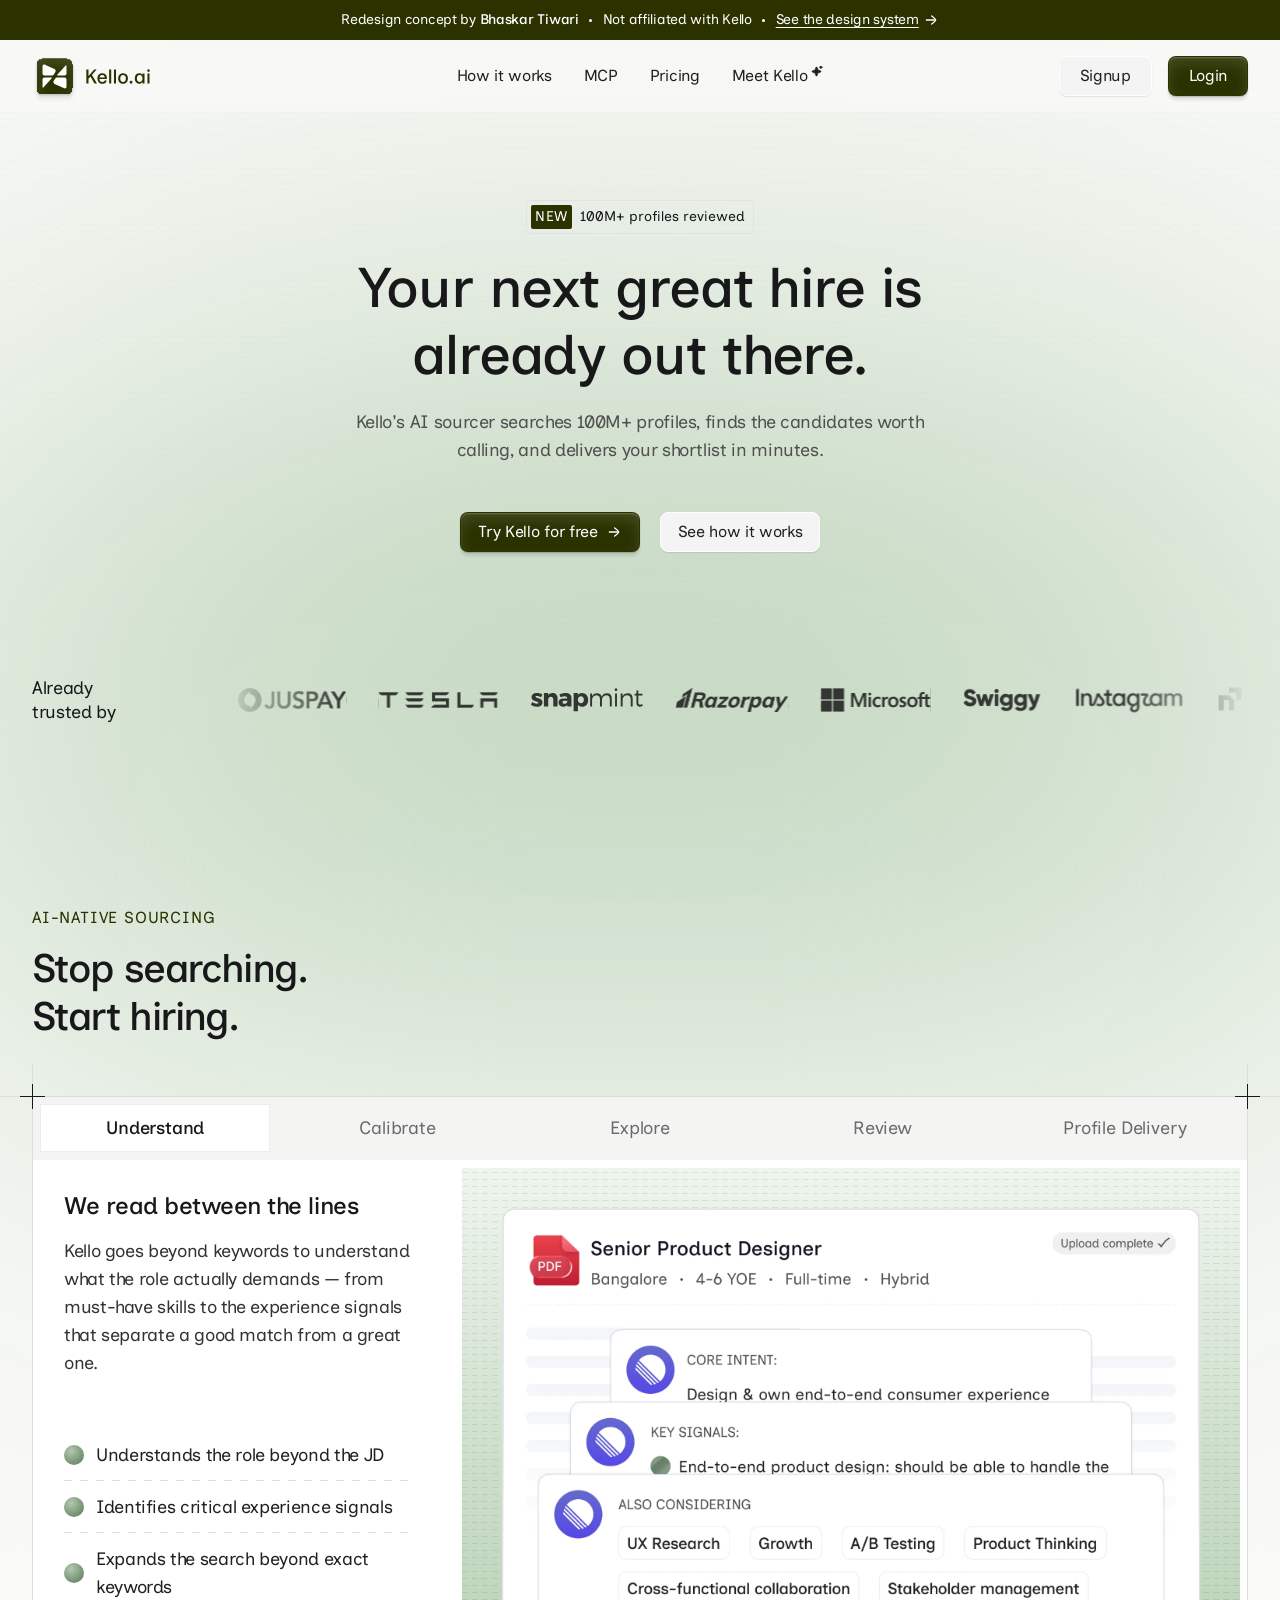
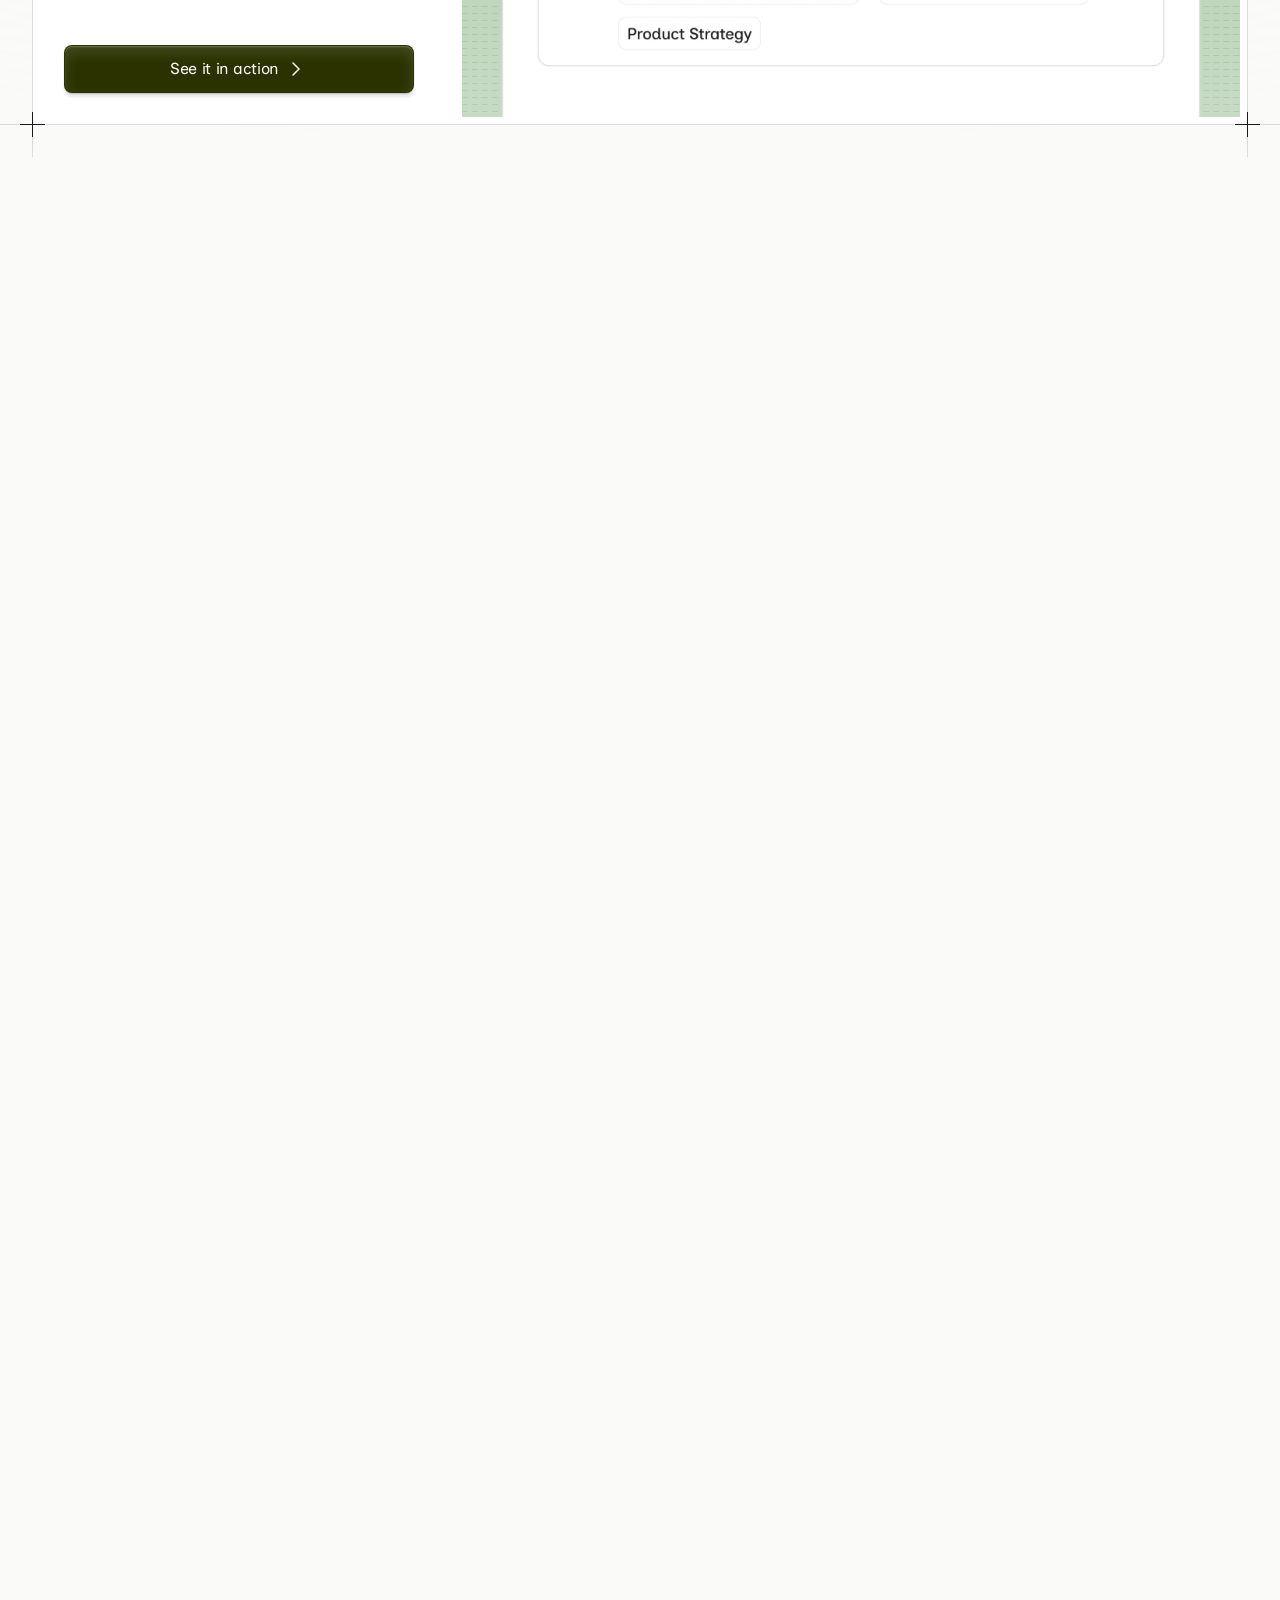
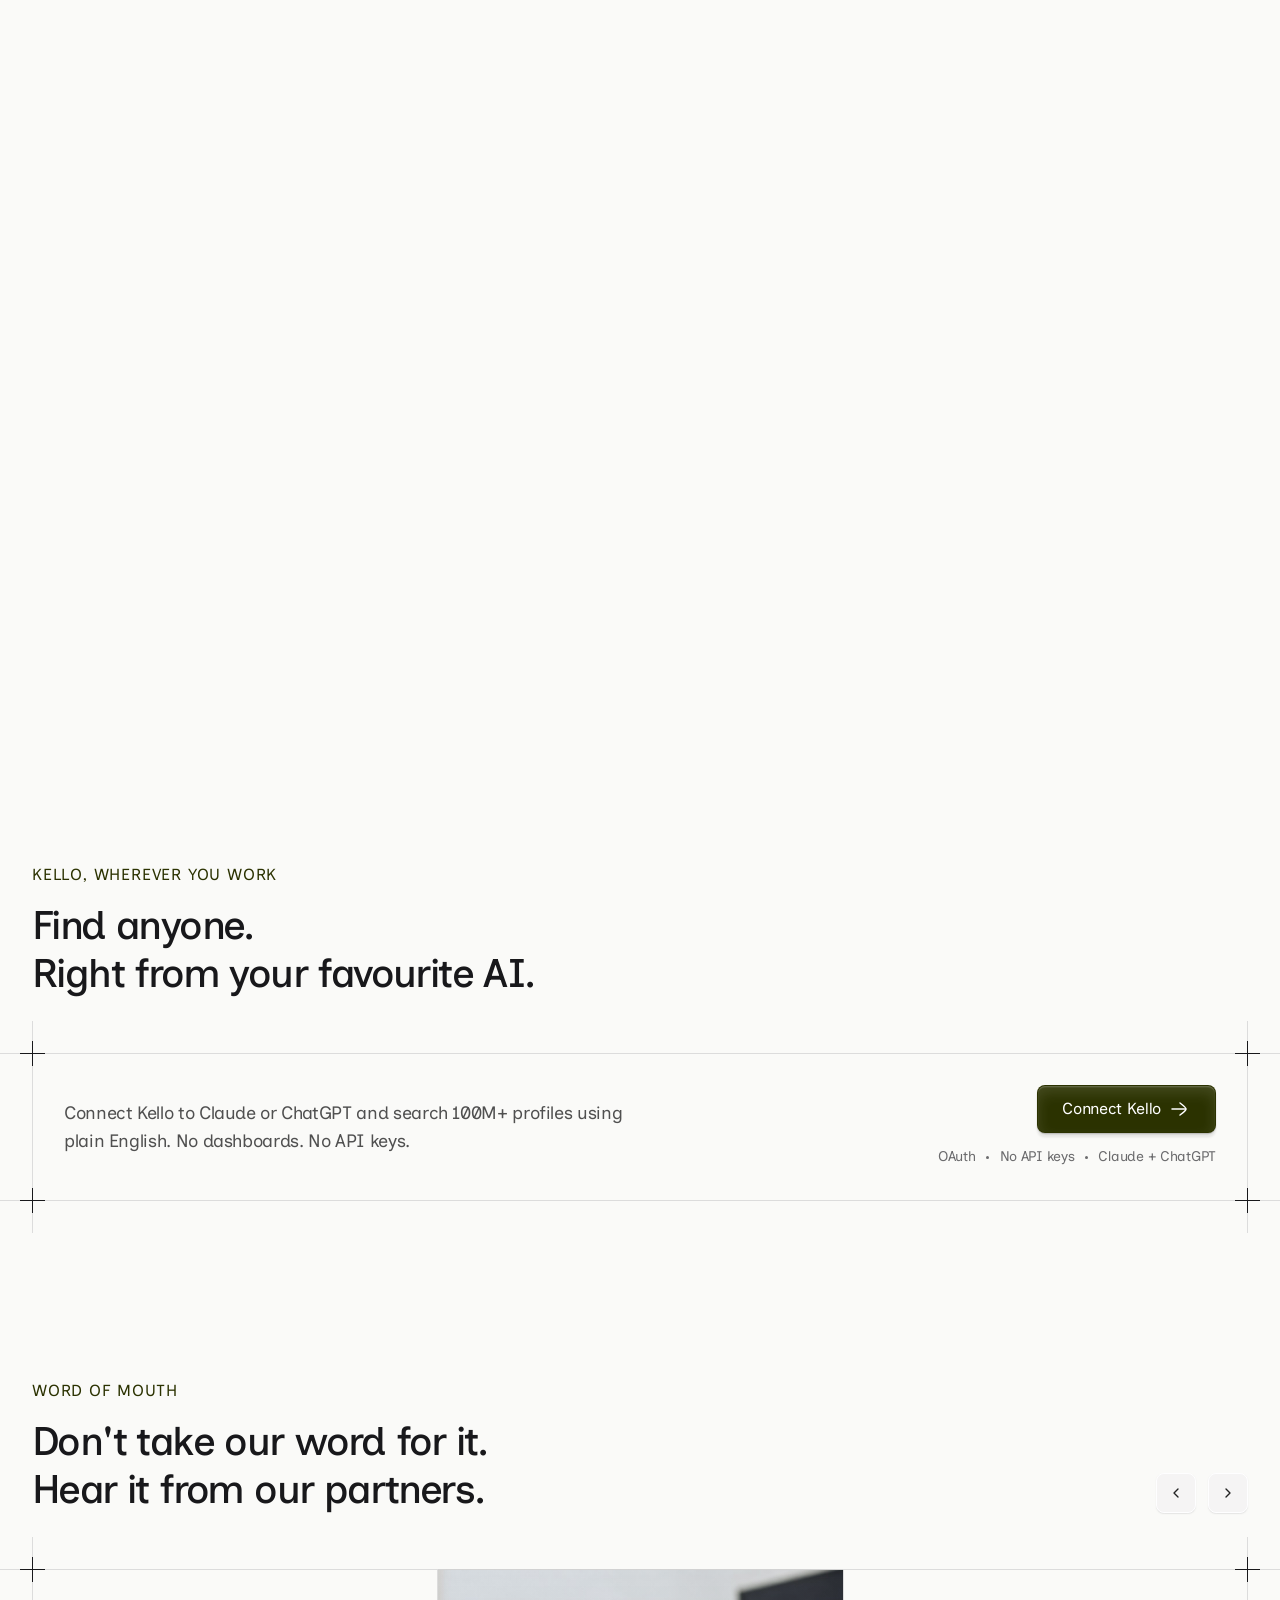
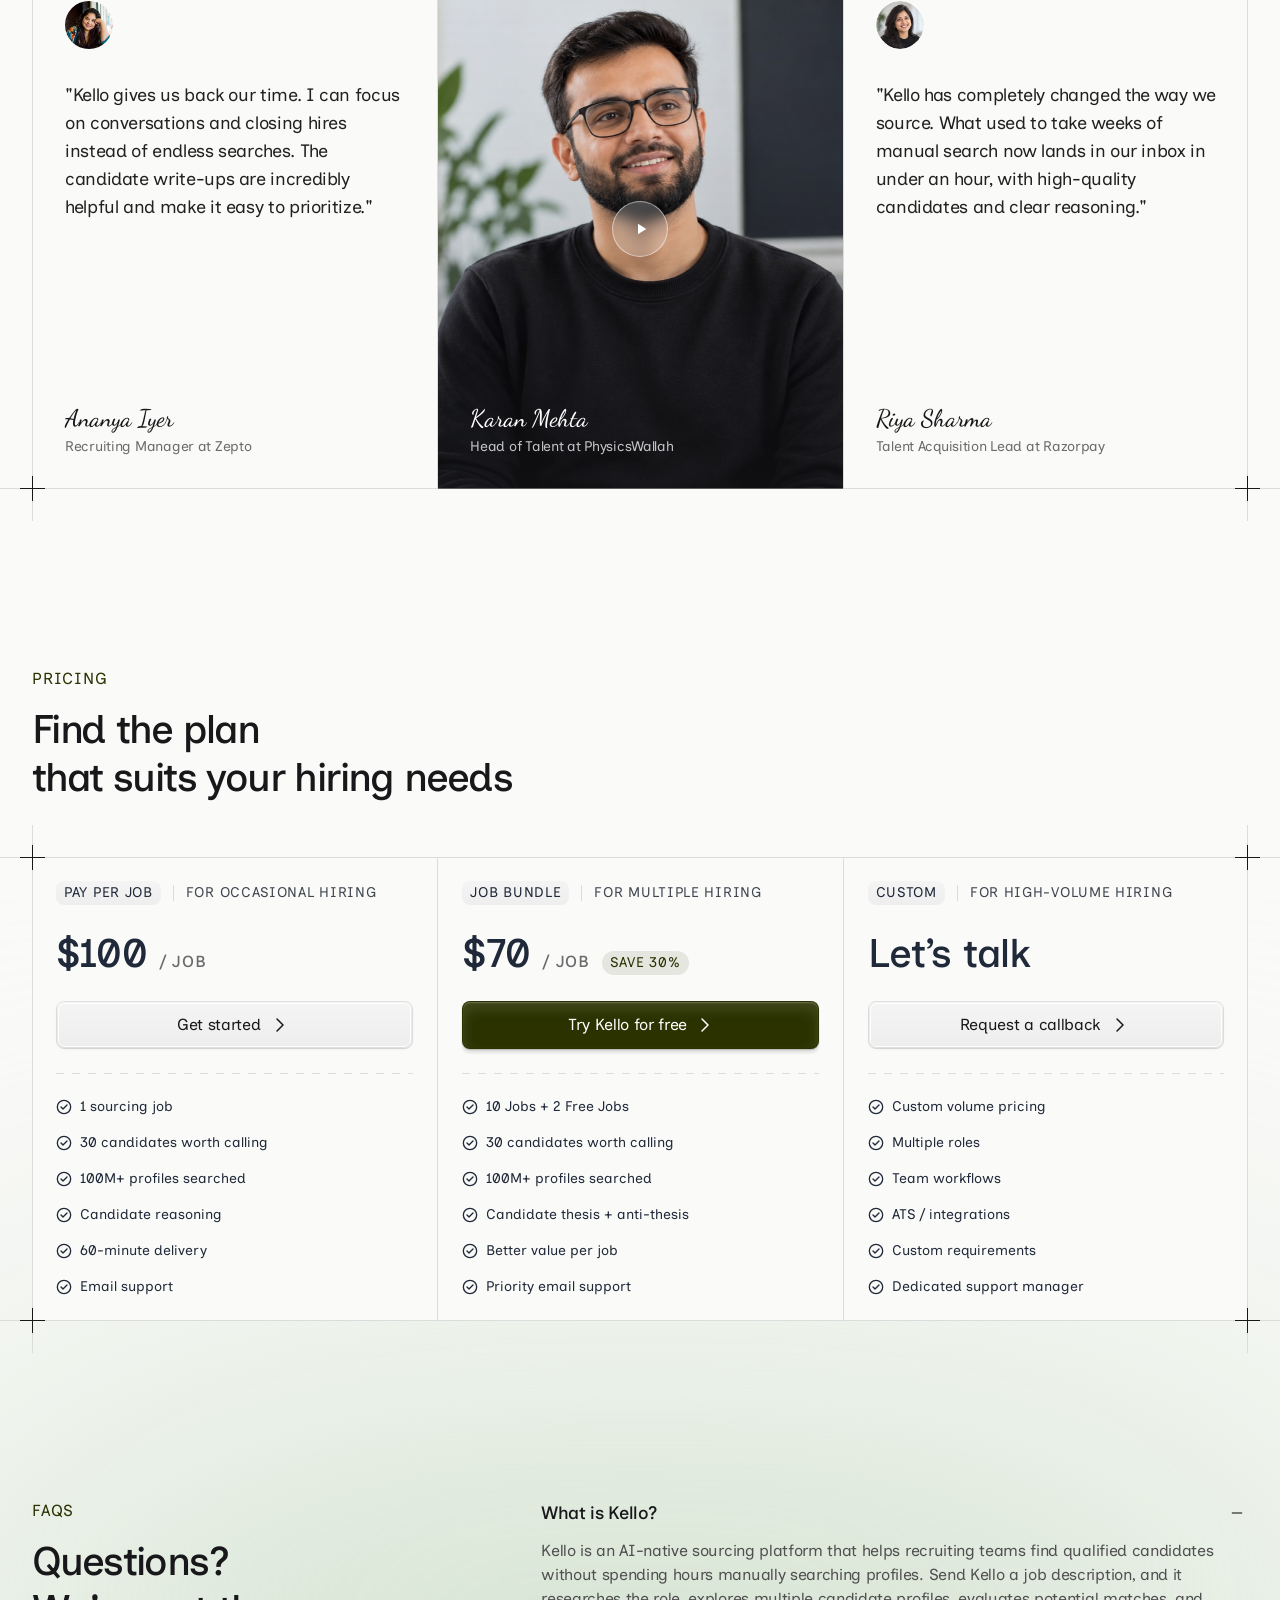
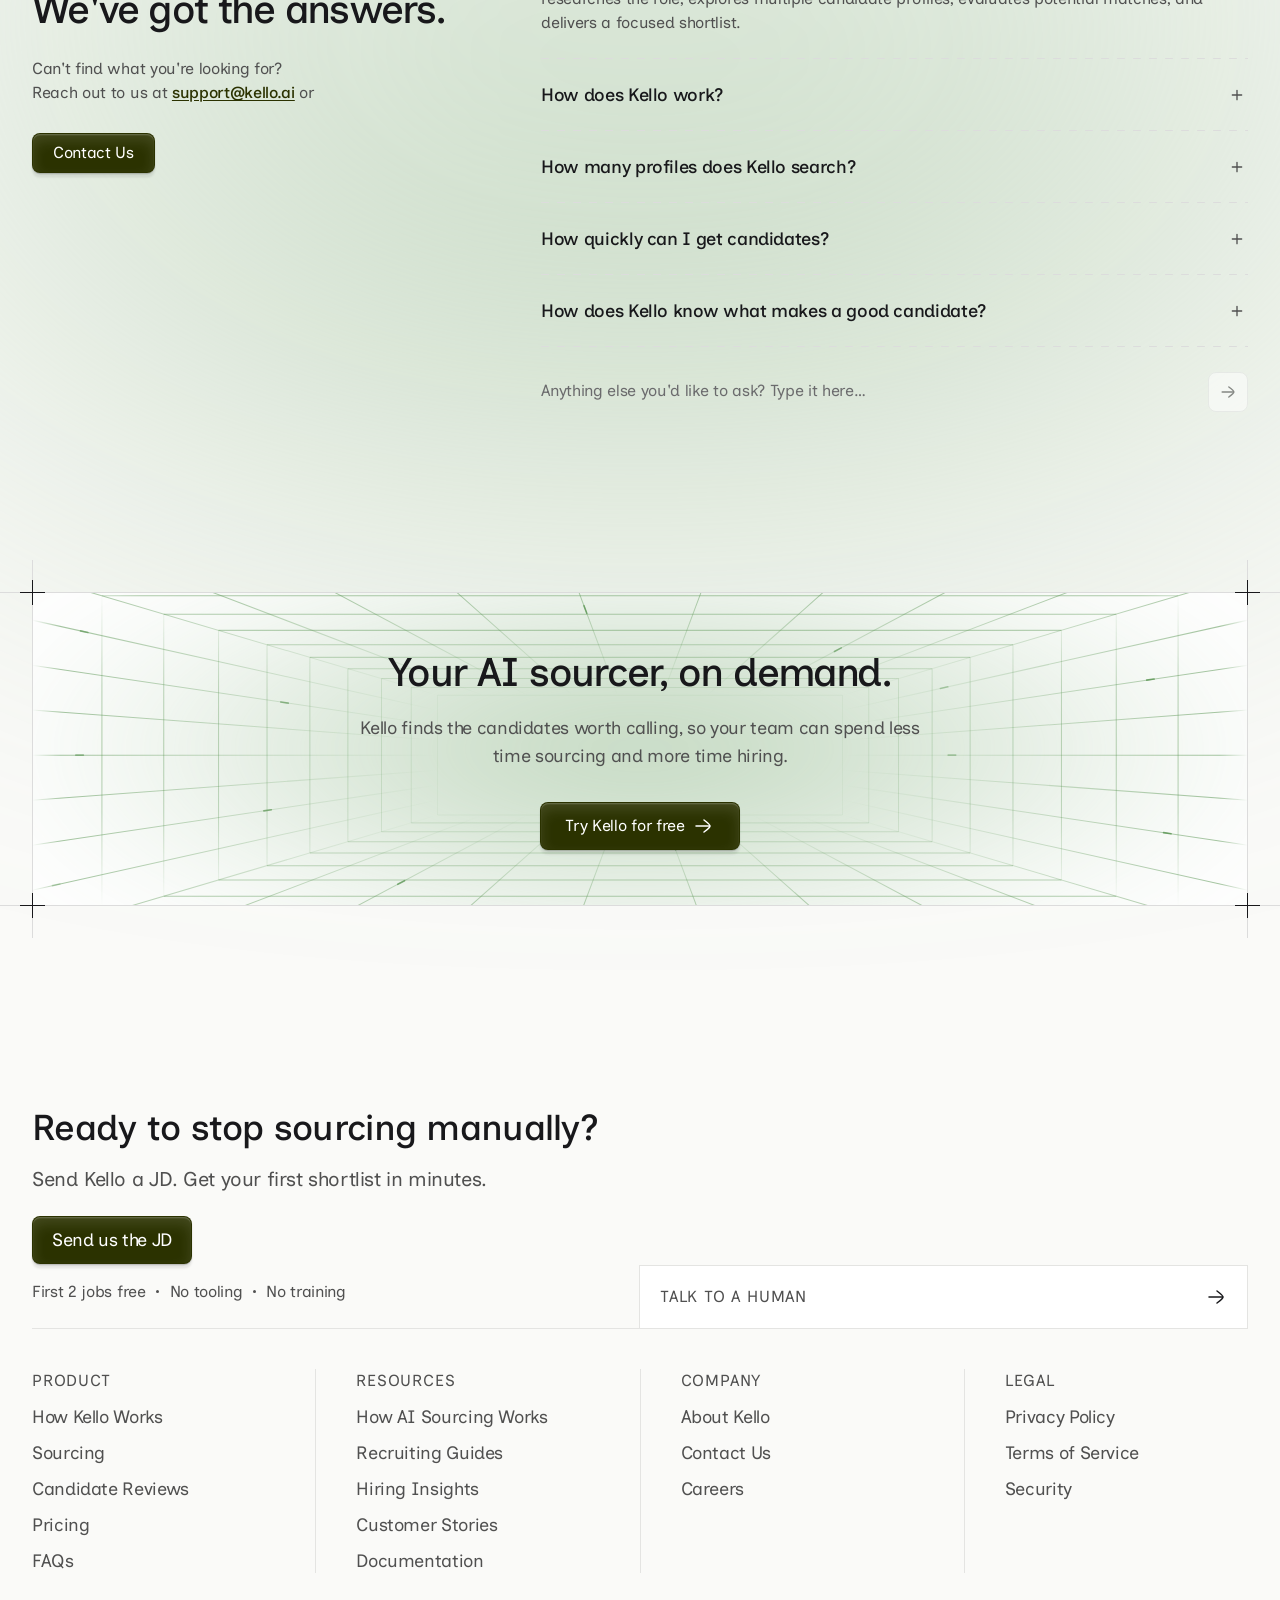
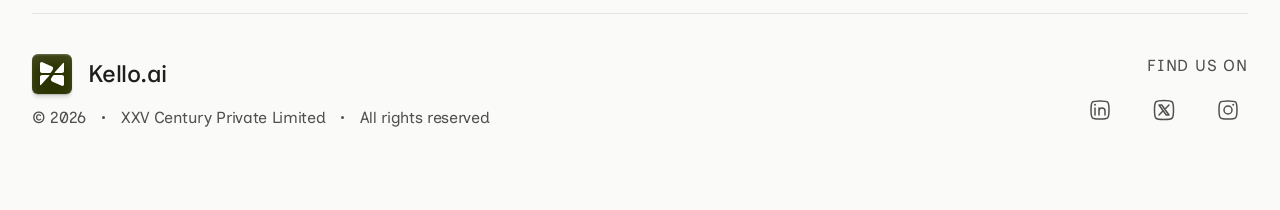
==== index.html @ 27239863 "Add the MCP section before the testimonials "Kello, wherever you work": the pitch, a Connect Kello b" ====
<!DOCTYPE html>
<html lang="en">
<head>
<meta charset="UTF-8">
<meta name="viewport" content="width=device-width, initial-scale=1.0">
<title>Kello.ai - Your AI sourcer, on demand.</title>
<meta name="description" content="Email a job description and get 30 ranked candidates back in a Google Sheet within hours, not days.">
<!-- a redesign concept, not Kello's site: keep it out of search results -->
<meta name="robots" content="noindex, nofollow">
<!-- social preview (Open Graph + X). Crawlers need absolute URLs, so these
     point at the GitHub Pages site -->
<meta property="og:type" content="website">
<meta property="og:site_name" content="Kello.ai">
<meta property="og:url" content="https://bhaskar-stack.github.io/kello-ai/">
<meta property="og:title" content="Kello.ai - Your AI sourcer, on demand.">
<meta property="og:description" content="Email a job description and get 30 ranked candidates back in a Google Sheet within hours, not days.">
<meta property="og:image" content="https://bhaskar-stack.github.io/kello-ai/assets/og-image.jpg">
<meta property="og:image:type" content="image/jpeg">
<meta property="og:image:width" content="1200">
<meta property="og:image:height" content="630">
<meta property="og:image:alt" content="Kello.ai logo with the tagline: Your AI sourcing agent">
<meta name="twitter:card" content="summary_large_image">
<meta name="twitter:title" content="Kello.ai - Your AI sourcer, on demand.">
<meta name="twitter:description" content="Email a job description and get 30 ranked candidates back in a Google Sheet within hours, not days.">
<meta name="twitter:image" content="https://bhaskar-stack.github.io/kello-ai/assets/og-image.jpg">
<meta name="twitter:image:alt" content="Kello.ai logo with the tagline: Your AI sourcing agent">
<link rel="icon" type="image/svg+xml" href="assets/favicon.svg">
<link rel="apple-touch-icon" href="assets/favicon.svg">
<link rel="preconnect" href="https://fonts.googleapis.com">
<link rel="preconnect" href="https://fonts.gstatic.com" crossorigin>
<link href="https://fonts.googleapis.com/css2?family=Inclusive+Sans:ital,wght@0,400;0,500;0,600;0,700;1,500&family=Dancing+Script:wght@500&display=swap" rel="stylesheet">
<!-- design system: tokens -> base -> components, then this page's layouts -->
<link rel="stylesheet" href="styles/tokens.css">
<link rel="stylesheet" href="styles/base.css">
<link rel="stylesheet" href="styles/components.css">
<link rel="stylesheet" href="styles/home.css">
</head>
<body>
<script src="scripts/icons.js"></script>

<div class="bg-pattern"></div>
<div class="page-glows" aria-hidden="true">
  <div class="page-glow"></div>
  <div class="page-glow page-glow-2"></div>
</div>

<!-- concept bar: this page is an unofficial redesign, not Kello's site -->
<div class="concept-bar dot-list">
  <span>Redesign concept by <strong>Bhaskar Tiwari</strong></span><span class="dot" aria-hidden="true"></span><span>Not affiliated with Kello</span><span class="dot" aria-hidden="true"></span><a href="design-system.html">See the design system<svg class="icon icon-sm" aria-hidden="true"><use href="#i-arrow-right"/></svg></a>
</div>

<header class="site-header">
  <div class="header-blur" aria-hidden="true"><span></span><span></span><span></span><span></span><span></span></div>
  <div class="wrap">
    <a class="logo" href="#">
      <img src="assets/brand-logo.svg" alt="Kello.ai">
    </a>
    <nav class="main-nav">
      <a href="#sourcing">How it works</a>
      <a href="#mcp">MCP</a>
      <a href="#pricing">Pricing</a>
      <a href="#">Meet Kello<svg class="nav-star" fill="none" aria-hidden="true"><use href="#i-sparkle"/></svg></a>
    </nav>
    <div class="header-actions">
      <a href="#" class="btn btn-secondary">Signup</a>
      <a href="#" class="btn btn-primary">Login</a>
    </div>
  </div>
</header>

<div class="page-stack">

<section class="hero">
  <div class="hero-bg"></div>
  <div class="wrap">
    <div class="hero-inner">
      <span class="badge"><span class="badge-tag">NEW</span> 100M+ profiles reviewed</span>
      <h1>Your next great hire is<br>already out there.</h1>
      <p class="hero-sub">Kello's AI sourcer searches 100M+ profiles, finds the candidates worth calling, and delivers your shortlist in minutes.</p>
      <div class="hero-ctas">
        <a href="#" class="btn btn-primary">Try Kello for free
          <svg class="icon" aria-hidden="true"><use href="#i-arrow-right"/></svg>
        </a>
        <a href="#" class="btn btn-secondary">See how it works</a>
      </div>
    </div>

    <div class="trust-row">
      <span class="trust-label">Already<br>trusted by</span>
      <div class="ticker">
        <div class="ticker-track">
          <img src="assets/logos.svg" alt="Trusted by JUSPAY, Tesla, Snapmint, Razorpay, Microsoft, Swiggy, Instagram, navi and Google">
          <img src="assets/logos.svg" alt="" aria-hidden="true">
        </div>
      </div>
    </div>
  </div>
</section>

<section class="sourcing" id="sourcing">
  <div class="wrap">
    <div class="section-head">
      <div class="eyebrow">AI-NATIVE SOURCING</div>
      <h2>Stop searching.<br>Start hiring.</h2>
    </div>

    <div class="src-track">
    <div class="src-frame ruled-frame">
    <div class="tabs" role="tablist" aria-label="How Kello sources">
      <span class="tab-glider" aria-hidden="true"></span>
      <button class="tab-btn active" data-tab="understand" role="tab" id="tab-understand" aria-controls="panel-understand" aria-selected="true">Understand</button>
      <button class="tab-btn" data-tab="calibrate" role="tab" id="tab-calibrate" aria-controls="panel-calibrate" aria-selected="false" tabindex="-1">Calibrate</button>
      <button class="tab-btn" data-tab="explore" role="tab" id="tab-explore" aria-controls="panel-explore" aria-selected="false" tabindex="-1">Explore</button>
      <button class="tab-btn" data-tab="review" role="tab" id="tab-review" aria-controls="panel-review" aria-selected="false" tabindex="-1">Review</button>
      <button class="tab-btn" data-tab="delivery" role="tab" id="tab-delivery" aria-controls="panel-delivery" aria-selected="false" tabindex="-1">Profile Delivery</button>
    </div>

    <div class="tab-panel-frame">
      <div class="tab-panel active" data-panel="understand" role="tabpanel" id="panel-understand" aria-labelledby="tab-understand">
        <div class="tab-copy">
          <h3>We read between the lines</h3>
          <p>Kello goes beyond keywords to understand what the role actually demands — from must-have skills to the experience signals that separate a good match from a great one.</p>
          <ul class="point-list">
            <li><span class="point-dot" aria-hidden="true"></span>Understands the role beyond the JD</li>
            <li><span class="point-dot" aria-hidden="true"></span>Identifies critical experience signals</li>
            <li><span class="point-dot" aria-hidden="true"></span>Expands the search beyond exact keywords</li>
          </ul>
          <a href="#" class="btn btn-primary btn-lg btn-block">See it in action<svg class="icon" aria-hidden="true"><use href="#i-chevron-right"/></svg></a>
        </div>
      </div>
      <div class="tab-panel" data-panel="calibrate" role="tabpanel" id="panel-calibrate" aria-labelledby="tab-calibrate">
        <div class="tab-copy">
          <h3>Learns what great looks like.</h3>
          <p>Kello studies your past hires to understand the patterns behind your best people — and uses that hiring bar to guide every search.</p>
          <ul class="point-list">
            <li><span class="point-dot" aria-hidden="true"></span>Studies previous hires</li>
            <li><span class="point-dot" aria-hidden="true"></span>Finds recurring career patterns</li>
            <li><span class="point-dot" aria-hidden="true"></span>Builds your company's hiring bar</li>
          </ul>
          <a href="#" class="btn btn-primary btn-lg btn-block">See it in action<svg class="icon" aria-hidden="true"><use href="#i-chevron-right"/></svg></a>
        </div>
      </div>
      <div class="tab-panel" data-panel="explore" role="tabpanel" id="panel-explore" aria-labelledby="tab-explore">
        <div class="tab-copy">
          <h3>It doesn't bet on one type of candidate.</h3>
          <p>Kello explores multiple ways to solve the role, creating distinct candidate profiles and sending each one on its own sourcing mission.</p>
          <ul class="point-list">
            <li><span class="point-dot" aria-hidden="true"></span>Multiple candidate profiles</li>
            <li><span class="point-dot" aria-hidden="true"></span>Dedicated AI sourcing paths</li>
            <li><span class="point-dot" aria-hidden="true"></span>100M+ profiles searched</li>
          </ul>
          <a href="#" class="btn btn-primary btn-lg btn-block">See it in action<svg class="icon" aria-hidden="true"><use href="#i-chevron-right"/></svg></a>
        </div>
      </div>
      <div class="tab-panel" data-panel="review" role="tabpanel" id="panel-review" aria-labelledby="tab-review">
        <div class="tab-copy">
          <h3>Every candidate comes with a case</h3>
          <p>Kello doesn't just surface a profile. It builds the case for why someone fits, what could make them a miss, and what you should dig into next.</p>
          <ul class="point-list">
            <li><span class="point-dot" aria-hidden="true"></span>Candidate thesis &amp; anti-thesis</li>
            <li><span class="point-dot" aria-hidden="true"></span>Evidence from their career</li>
            <li><span class="point-dot" aria-hidden="true"></span>Areas to probe</li>
          </ul>
          <a href="#" class="btn btn-primary btn-lg btn-block">See it in action<svg class="icon" aria-hidden="true"><use href="#i-chevron-right"/></svg></a>
        </div>
      </div>
      <div class="tab-panel" data-panel="delivery" role="tabpanel" id="panel-delivery" aria-labelledby="tab-delivery">
        <div class="tab-copy">
          <h3>30 candidates worth calling. In 60 minutes.</h3>
          <p>Kello turns all that research into a focused shortlist, delivered straight to your inbox — ready for you to start conversations.</p>
          <ul class="point-list">
            <li><span class="point-dot" aria-hidden="true"></span>30 candidates worth calling</li>
            <li><span class="point-dot" aria-hidden="true"></span>Delivered within 60 minutes</li>
            <li><span class="point-dot" aria-hidden="true"></span>Give feedback directly to Kello</li>
            <li><span class="point-dot" aria-hidden="true"></span>Next searches get sharper</li>
          </ul>
          <a href="#" class="btn btn-primary btn-lg btn-block">See it in action<svg class="icon" aria-hidden="true"><use href="#i-chevron-right"/></svg></a>
        </div>
      </div>
      <!-- one shared stage: the green background stays put while the
           visuals slide through it as a vertical reel -->
      <div class="tab-stage">
        <div class="stage-slide" data-slide="understand">
          <img class="visual-shot" src="assets/sourcing-understand.webp" width="2000" height="1412" alt="Kello's read of a Senior Product Designer JD: core intent 'Design and own end-to-end consumer experience', key signal 'end-to-end product design', and adjacent skills such as UX research, growth, A/B testing, product thinking and product strategy.">
        </div>
        <div class="stage-slide" data-slide="calibrate" aria-hidden="true"><img class="visual-shot" src="assets/sourcing-calibrate.webp" width="2000" height="1412" alt="Kello studying past hires: a grid of profile cards (Product Designer, 5.2 years of experience, worked at Razorpay or Swiggy) linked through an ideal-candidate avatar to the Kello mark."></div>
        <div class="stage-slide" data-slide="explore" aria-hidden="true"><img class="visual-shot" src="assets/sourcing-explore.webp" width="2000" height="1412" alt="Kello filters a pool of candidate profiles against the hiring bar: 100M+ profiles searched, 12,482 relevant candidates, 873 strong matches, down to 30 candidates worth calling, with signals such as high growth environment, full ownership of work, high agency, product mindset, product-led teams, B2C domain experience, cross-functional exposure and varied experience."></div>
        <div class="stage-slide" data-slide="review" aria-hidden="true"><img class="visual-shot" src="assets/sourcing-review.webp" width="2000" height="1412" alt="Kello's review of a candidate, Arjun Mehta (Product Designer, 5.2 years of experience, Hotstar, 96% match), split into a thesis on why they're a strong fit and an anti-thesis of potential concerns, with suggested areas to probe in the interview and Add to shortlist and Add notes actions."></div>
        <div class="stage-slide" data-slide="delivery" aria-hidden="true"><img class="visual-shot" src="assets/sourcing-delivery.webp" width="2000" height="1412" alt="Kello's shortlist email for a Senior Product Designer role in Bangalore: 30 candidates, 60-minute turnaround, 100M+ profiles searched, with a 'Help Kello improve' prompt offering Looks good, Shortlisted and Not a fit feedback."></div>
      </div>
    </div>
      <span class="ruled-corner tl" aria-hidden="true"></span>
      <span class="ruled-corner tr" aria-hidden="true"></span>
      <span class="ruled-corner bl" aria-hidden="true"></span>
      <span class="ruled-corner br" aria-hidden="true"></span>
    </div>
    <div class="src-runway" aria-hidden="true"></div>
    </div>
  </div>
</section>

<section class="mcp" id="mcp">
  <div class="wrap">
    <div class="section-head">
      <div class="eyebrow">KELLO, WHEREVER YOU WORK</div>
      <h2>Find anyone.<br>Right from your favourite AI.</h2>
    </div>

    <div class="mcp-frame ruled-frame">
      <p class="mcp-copy">Connect Kello to Claude or ChatGPT and search 100M+ profiles using plain English. No dashboards. No API keys.</p>
      <div class="mcp-action">
        <a href="#" class="btn btn-primary btn-lg">Connect Kello
          <svg class="icon" aria-hidden="true"><use href="#i-arrow-right"/></svg>
        </a>
        <p class="dot-list mcp-meta">OAuth<span class="dot" aria-hidden="true"></span>No API keys<span class="dot" aria-hidden="true"></span>Claude + ChatGPT</p>
      </div>
      <span class="ruled-corner tl" aria-hidden="true"></span>
      <span class="ruled-corner tr" aria-hidden="true"></span>
      <span class="ruled-corner bl" aria-hidden="true"></span>
      <span class="ruled-corner br" aria-hidden="true"></span>
    </div>
  </div>
</section>

<section class="wom" id="wom">
  <div class="wrap">
    <div class="section-head has-actions">
      <div>
        <div class="eyebrow">WORD OF MOUTH</div>
        <h2>Don't take our word for it.<br>Hear it from our partners.</h2>
      </div>
      <div class="wom-nav">
        <button type="button" class="btn btn-secondary btn-icon wom-arrow" data-dir="-1" aria-label="Previous testimonials" aria-controls="wom-frame">
          <svg class="icon" aria-hidden="true"><use href="#i-chevron-left"/></svg>
        </button>
        <button type="button" class="btn btn-secondary btn-icon wom-arrow" data-dir="1" aria-label="Next testimonials" aria-controls="wom-frame">
          <svg class="icon" aria-hidden="true"><use href="#i-chevron-right"/></svg>
        </button>
      </div>
    </div>

    <p class="sr-only" id="wom-status" aria-live="polite"></p>
    <div class="wom-frame ruled-frame" id="wom-frame" role="region" aria-label="Customer testimonials">
      <div class="wom-card">
        <img class="avatar" src="assets/avatar-ananya.jpg" alt="Ananya Iyer">
        <p class="wom-quote">"Kello gives us back our time. I can focus on conversations and closing hires instead of endless searches. The candidate write-ups are incredibly helpful and make it easy to prioritize."</p>
        <div class="wom-author">
          <div class="wom-sig">Ananya Iyer</div>
          <div class="wom-role">Recruiting Manager at Zepto</div>
        </div>
      </div>

      <div class="wom-card video">
        <img src="assets/photo-karan.jpg" alt="Karan Mehta">
        <span class="play-btn" aria-hidden="true">
          <svg class="icon" aria-hidden="true"><use href="#i-play"/></svg>
        </span>
        <div class="wom-author">
          <div class="wom-sig">Karan Mehta</div>
          <div class="wom-role">Head of Talent at PhysicsWallah</div>
        </div>
      </div>

      <div class="wom-card">
        <img class="avatar" src="assets/avatar-riya.jpg" alt="Riya Sharma">
        <p class="wom-quote">"Kello has completely changed the way we source. What used to take weeks of manual search now lands in our inbox in under an hour, with high-quality candidates and clear reasoning."</p>
        <div class="wom-author">
          <div class="wom-sig">Riya Sharma</div>
          <div class="wom-role">Talent Acquisition Lead at Razorpay</div>
        </div>
      </div>

      <!-- placeholder testimonial: swap in a real customer's name, role, quote and photo -->
      <div class="wom-card video">
        <span class="sample-tag">Sample</span>
        <div class="wom-poster" role="img" aria-label="Arjun Nair"></div>
        <span class="play-btn" aria-hidden="true">
          <svg class="icon" aria-hidden="true"><use href="#i-play"/></svg>
        </span>
        <div class="wom-author">
          <div class="wom-sig">Arjun Nair</div>
          <div class="wom-role">Director of Talent at Swiggy</div>
        </div>
      </div>

      <!-- placeholder testimonial: swap in a real customer's name, role, quote and photo -->
      <div class="wom-card">
        <span class="sample-tag">Sample</span>
        <span class="avatar initials" aria-hidden="true">MK</span>
        <p class="wom-quote">"We filled two senior engineering roles in our first month. Kello surfaced people our team had never come across, and every profile came with reasoning we could forward straight to the hiring manager."</p>
        <div class="wom-author">
          <div class="wom-sig">Meera Kapoor</div>
          <div class="wom-role">HR Business Partner at Snapmint</div>
        </div>
      </div>

      <!-- placeholder testimonial: swap in a real customer's name, role, quote and photo -->
      <div class="wom-card video">
        <span class="sample-tag">Sample</span>
        <div class="wom-poster" role="img" aria-label="Vikram Rao"></div>
        <span class="play-btn" aria-hidden="true">
          <svg class="icon" aria-hidden="true"><use href="#i-play"/></svg>
        </span>
        <div class="wom-author">
          <div class="wom-sig">Vikram Rao</div>
          <div class="wom-role">VP of People at JUSPAY</div>
        </div>
      </div>
      <span class="ruled-corner tl" aria-hidden="true"></span>
      <span class="ruled-corner tr" aria-hidden="true"></span>
      <span class="ruled-corner bl" aria-hidden="true"></span>
      <span class="ruled-corner br" aria-hidden="true"></span>
    </div>
  </div>
</section>

<section class="pricing" id="pricing">
  <div class="wrap">
    <div class="section-head">
      <div class="eyebrow">PRICING</div>
      <h2>Find the plan<br>that suits your hiring needs</h2>
    </div>

    <div class="price-frame ruled-frame">
      <div class="plan">
        <div class="plan-tags">
          <span class="chip">PAY PER JOB</span>
          <span class="rule" aria-hidden="true"></span>
          <span class="plan-for">For occasional hiring</span>
        </div>
        <p class="plan-price">
          <strong>$100</strong>
          <span class="plan-unit">/ JOB</span>
        </p>
        <a href="#" class="btn btn-lg btn-soft btn-block"><span class="btn-face">Get started<svg class="icon" aria-hidden="true"><use href="#i-chevron-right"/></svg></span></a>
        <div class="plan-rule rule-dashed" aria-hidden="true"></div>
        <ul class="plan-features">
          <li><svg class="icon icon-sm" aria-hidden="true"><use href="#i-check-circle"/></svg>1 sourcing job</li>
          <li><svg class="icon icon-sm" aria-hidden="true"><use href="#i-check-circle"/></svg>30 candidates worth calling</li>
          <li><svg class="icon icon-sm" aria-hidden="true"><use href="#i-check-circle"/></svg>100M+ profiles searched</li>
          <li><svg class="icon icon-sm" aria-hidden="true"><use href="#i-check-circle"/></svg>Candidate reasoning</li>
          <li><svg class="icon icon-sm" aria-hidden="true"><use href="#i-check-circle"/></svg>60-minute delivery</li>
          <li><svg class="icon icon-sm" aria-hidden="true"><use href="#i-check-circle"/></svg>Email support</li>
        </ul>
      </div>
      <div class="plan">
        <div class="plan-tags">
          <span class="chip">JOB BUNDLE</span>
          <span class="rule" aria-hidden="true"></span>
          <span class="plan-for">For multiple hiring</span>
        </div>
        <p class="plan-price">
          <strong>$70</strong>
          <span class="plan-unit">/ JOB</span>
          <span class="pill">SAVE 30%</span>
        </p>
        <a href="#" class="btn btn-lg btn-primary btn-block">Try Kello for free<svg class="icon" aria-hidden="true"><use href="#i-chevron-right"/></svg></a>
        <div class="plan-rule rule-dashed" aria-hidden="true"></div>
        <ul class="plan-features">
          <li><svg class="icon icon-sm" aria-hidden="true"><use href="#i-check-circle"/></svg>10 Jobs + 2 Free Jobs</li>
          <li><svg class="icon icon-sm" aria-hidden="true"><use href="#i-check-circle"/></svg>30 candidates worth calling</li>
          <li><svg class="icon icon-sm" aria-hidden="true"><use href="#i-check-circle"/></svg>100M+ profiles searched</li>
          <li><svg class="icon icon-sm" aria-hidden="true"><use href="#i-check-circle"/></svg>Candidate thesis + anti-thesis</li>
          <li><svg class="icon icon-sm" aria-hidden="true"><use href="#i-check-circle"/></svg>Better value per job</li>
          <li><svg class="icon icon-sm" aria-hidden="true"><use href="#i-check-circle"/></svg>Priority email support</li>
        </ul>
      </div>
      <div class="plan">
        <div class="plan-tags">
          <span class="chip">CUSTOM</span>
          <span class="rule" aria-hidden="true"></span>
          <span class="plan-for">For high-volume hiring</span>
        </div>
        <p class="plan-price">
          <strong>Let’s talk</strong>
        </p>
        <a href="#" class="btn btn-lg btn-soft btn-block"><span class="btn-face">Request a callback<svg class="icon" aria-hidden="true"><use href="#i-chevron-right"/></svg></span></a>
        <div class="plan-rule rule-dashed" aria-hidden="true"></div>
        <ul class="plan-features">
          <li><svg class="icon icon-sm" aria-hidden="true"><use href="#i-check-circle"/></svg>Custom volume pricing</li>
          <li><svg class="icon icon-sm" aria-hidden="true"><use href="#i-check-circle"/></svg>Multiple roles</li>
          <li><svg class="icon icon-sm" aria-hidden="true"><use href="#i-check-circle"/></svg>Team workflows</li>
          <li><svg class="icon icon-sm" aria-hidden="true"><use href="#i-check-circle"/></svg>ATS / integrations</li>
          <li><svg class="icon icon-sm" aria-hidden="true"><use href="#i-check-circle"/></svg>Custom requirements</li>
          <li><svg class="icon icon-sm" aria-hidden="true"><use href="#i-check-circle"/></svg>Dedicated support manager</li>
        </ul>
      </div>
      <span class="ruled-corner tl" aria-hidden="true"></span>
      <span class="ruled-corner tr" aria-hidden="true"></span>
      <span class="ruled-corner bl" aria-hidden="true"></span>
      <span class="ruled-corner br" aria-hidden="true"></span>
    </div>
  </div>
</section>

<section class="faq" id="faq" data-glow-anchor>
  <div class="wrap">
    <div class="faq-grid">
      <div class="faq-left">
        <div class="eyebrow">FAQS</div>
        <h2>Questions?<br>We've got the answers.</h2>
        <p>Can't find what you're looking for?<br>Reach out to us at <a href="mailto:support@kello.ai">support@kello.ai</a> or</p>
        <a href="#" class="btn btn-primary">Contact Us</a>
      </div>

      <div class="faq-right">
        <div class="faq-item open">
          <button class="faq-q-btn" aria-expanded="true" aria-controls="faq-a-1">
            <span class="faq-q" id="faq-q-1">What is Kello?</span>
            <span class="faq-icon" aria-hidden="true">
              <svg class="icon icon-sm i-plus" aria-hidden="true"><use href="#i-plus"/></svg>
              <svg class="icon icon-sm i-minus" aria-hidden="true"><use href="#i-minus"/></svg>
            </span>
          </button>
          <div class="faq-a" id="faq-a-1" role="region" aria-labelledby="faq-q-1">Kello is an AI-native sourcing platform that helps recruiting teams find qualified candidates without spending hours manually searching profiles. Send Kello a job description, and it researches the role, explores multiple candidate profiles, evaluates potential matches, and delivers a focused shortlist.</div>
        </div>

        <div class="faq-item">
          <button class="faq-q-btn" aria-expanded="false" aria-controls="faq-a-2">
            <span class="faq-q" id="faq-q-2">How does Kello work?</span>
            <span class="faq-icon" aria-hidden="true">
              <svg class="icon icon-sm i-plus" aria-hidden="true"><use href="#i-plus"/></svg>
              <svg class="icon icon-sm i-minus" aria-hidden="true"><use href="#i-minus"/></svg>
            </span>
          </button>
          <div class="faq-a" id="faq-a-2" role="region" aria-labelledby="faq-q-2">You send Kello a job description or a quick brief. It reads between the lines to understand the role, searches across 100M+ profiles, evaluates each candidate against your bar, and returns a reasoned shortlist ready for outreach.</div>
        </div>

        <div class="faq-item">
          <button class="faq-q-btn" aria-expanded="false" aria-controls="faq-a-3">
            <span class="faq-q" id="faq-q-3">How many profiles does Kello search?</span>
            <span class="faq-icon" aria-hidden="true">
              <svg class="icon icon-sm i-plus" aria-hidden="true"><use href="#i-plus"/></svg>
              <svg class="icon icon-sm i-minus" aria-hidden="true"><use href="#i-minus"/></svg>
            </span>
          </button>
          <div class="faq-a" id="faq-a-3" role="region" aria-labelledby="faq-q-3">Kello has reviewed over 100M profiles and counting, spanning active job seekers and passive candidates who rarely surface in a keyword search.</div>
        </div>

        <div class="faq-item">
          <button class="faq-q-btn" aria-expanded="false" aria-controls="faq-a-4">
            <span class="faq-q" id="faq-q-4">How quickly can I get candidates?</span>
            <span class="faq-icon" aria-hidden="true">
              <svg class="icon icon-sm i-plus" aria-hidden="true"><use href="#i-plus"/></svg>
              <svg class="icon icon-sm i-minus" aria-hidden="true"><use href="#i-minus"/></svg>
            </span>
          </button>
          <div class="faq-a" id="faq-a-4" role="region" aria-labelledby="faq-q-4">Most teams get their first shortlist within minutes of sending a job description, with fresh candidates continuing to arrive as Kello keeps searching.</div>
        </div>

        <div class="faq-item">
          <button class="faq-q-btn" aria-expanded="false" aria-controls="faq-a-5">
            <span class="faq-q" id="faq-q-5">How does Kello know what makes a good candidate?</span>
            <span class="faq-icon" aria-hidden="true">
              <svg class="icon icon-sm i-plus" aria-hidden="true"><use href="#i-plus"/></svg>
              <svg class="icon icon-sm i-minus" aria-hidden="true"><use href="#i-minus"/></svg>
            </span>
          </button>
          <div class="faq-a" id="faq-a-5" role="region" aria-labelledby="faq-q-5">Kello learns your bar from the job description and from every candidate you approve or reject, calibrating its sense of a "good match" to your team over time.</div>
        </div>

        <form class="ask-field" id="faq-ask" action="#" novalidate data-note="Thanks! This is a design concept, so questions aren't sent anywhere.">
          <label class="sr-only" for="faq-ask-input">Ask Kello a question</label>
          <input id="faq-ask-input" name="question" type="text" autocomplete="off" placeholder="Anything else you'd like to ask? Type it here…">
          <button type="submit" aria-label="Send your question">
            <svg class="icon icon-md" aria-hidden="true"><use href="#i-arrow-right"/></svg>
          </button>
        </form>
      </div>
    </div>
  </div>
</section>

<div class="cta-band-wrap">
  <div class="cta-band ruled-frame">
    <svg class="cta-depth-svg" viewBox="0 0 1280 306" preserveAspectRatio="none" fill="none" xmlns="http://www.w3.org/2000/svg" aria-hidden="true"><defs><linearGradient id="dRayL" x1="0" y1="0" x2="426.9" y2="0" gradientUnits="userSpaceOnUse"><stop offset="0" stop-color="#5C9655" stop-opacity="0"/><stop offset="0.07" stop-color="#5C9655" stop-opacity="0.55"/><stop offset="0.35" stop-color="#5C9655" stop-opacity="0.38"/><stop offset="0.7" stop-color="#5C9655" stop-opacity="0.16"/><stop offset="1" stop-color="#5C9655" stop-opacity="0"/></linearGradient><linearGradient id="dRayR" x1="1280" y1="0" x2="853.1" y2="0" gradientUnits="userSpaceOnUse"><stop offset="0" stop-color="#5C9655" stop-opacity="0"/><stop offset="0.07" stop-color="#5C9655" stop-opacity="0.55"/><stop offset="0.35" stop-color="#5C9655" stop-opacity="0.38"/><stop offset="0.7" stop-color="#5C9655" stop-opacity="0.16"/><stop offset="1" stop-color="#5C9655" stop-opacity="0"/></linearGradient><linearGradient id="dRayT" x1="0" y1="-16.5" x2="0" y2="100.6" gradientUnits="userSpaceOnUse"><stop offset="0" stop-color="#5C9655" stop-opacity="0"/><stop offset="0.07" stop-color="#5C9655" stop-opacity="0.55"/><stop offset="0.35" stop-color="#5C9655" stop-opacity="0.38"/><stop offset="0.7" stop-color="#5C9655" stop-opacity="0.16"/><stop offset="1" stop-color="#5C9655" stop-opacity="0"/></linearGradient><linearGradient id="dRayB" x1="0" y1="334.5" x2="0" y2="217.4" gradientUnits="userSpaceOnUse"><stop offset="0" stop-color="#5C9655" stop-opacity="0"/><stop offset="0.07" stop-color="#5C9655" stop-opacity="0.55"/><stop offset="0.35" stop-color="#5C9655" stop-opacity="0.38"/><stop offset="0.7" stop-color="#5C9655" stop-opacity="0.16"/><stop offset="1" stop-color="#5C9655" stop-opacity="0"/></linearGradient><linearGradient id="dVert" x1="0" y1="0" x2="0" y2="306" gradientUnits="userSpaceOnUse"><stop offset="0" stop-color="#5C9655" stop-opacity="0"/><stop offset="0.3" stop-color="#5C9655" stop-opacity="0.9"/><stop offset="0.5" stop-color="#5C9655" stop-opacity="1"/><stop offset="0.7" stop-color="#5C9655" stop-opacity="0.9"/><stop offset="1" stop-color="#5C9655" stop-opacity="0"/></linearGradient><linearGradient id="dRung" x1="0" y1="0" x2="1280" y2="0" gradientUnits="userSpaceOnUse"><stop offset="0" stop-color="#5C9655" stop-opacity="0"/><stop offset="0.09" stop-color="#5C9655" stop-opacity="1"/><stop offset="0.91" stop-color="#5C9655" stop-opacity="1"/><stop offset="1" stop-color="#5C9655" stop-opacity="0"/></linearGradient><radialGradient id="dGlow" cx="0.5" cy="0.5" r="0.5"><stop offset="0" stop-color="#9DC099" stop-opacity="0.72"/><stop offset="0.26" stop-color="#9DC099" stop-opacity="0.56"/><stop offset="0.5" stop-color="#9DC099" stop-opacity="0.34"/><stop offset="0.72" stop-color="#9DC099" stop-opacity="0.15"/><stop offset="0.88" stop-color="#9DC099" stop-opacity="0.05"/><stop offset="1" stop-color="#9DC099" stop-opacity="0"/></radialGradient><filter id="dSoft" x="-60%" y="-120%" width="220%" height="340%"><feGaussianBlur stdDeviation="72"/></filter></defs><g filter="url(#dSoft)"><ellipse cx="640" cy="153" rx="760" ry="215" fill="url(#dGlow)"/></g><g stroke="url(#dVert)" stroke-width="1"><line x1="73.6" y1="3.7" x2="73.6" y2="314.3" opacity="0.5"/><line x1="1206.4" y1="3.7" x2="1206.4" y2="314.3" opacity="0.5"/><line x1="138.7" y1="21.6" x2="138.7" y2="296.4" opacity="0.457"/><line x1="1141.3" y1="21.6" x2="1141.3" y2="296.4" opacity="0.457"/><line x1="196.4" y1="37.4" x2="196.4" y2="280.6" opacity="0.413"/><line x1="1083.6" y1="37.4" x2="1083.6" y2="280.6" opacity="0.413"/><line x1="247.4" y1="51.3" x2="247.4" y2="266.7" opacity="0.367"/><line x1="1032.6" y1="51.3" x2="1032.6" y2="266.7" opacity="0.367"/><line x1="292.5" y1="63.7" x2="292.5" y2="254.3" opacity="0.319"/><line x1="987.5" y1="63.7" x2="987.5" y2="254.3" opacity="0.319"/><line x1="332.5" y1="74.7" x2="332.5" y2="243.3" opacity="0.269"/><line x1="947.5" y1="74.7" x2="947.5" y2="243.3" opacity="0.269"/><line x1="367.9" y1="84.4" x2="367.9" y2="233.6" opacity="0.215"/><line x1="912.1" y1="84.4" x2="912.1" y2="233.6" opacity="0.215"/><line x1="399.2" y1="93.0" x2="399.2" y2="225.0" opacity="0.156"/><line x1="880.8" y1="93.0" x2="880.8" y2="225.0" opacity="0.156"/><line x1="426.9" y1="100.6" x2="426.9" y2="217.4" opacity="0.075"/><line x1="853.1" y1="100.6" x2="853.1" y2="217.4" opacity="0.075"/></g><g stroke="url(#dRung)" stroke-width="1"><line x1="73.6" y1="3.7" x2="1206.4" y2="3.7" opacity="0.5"/><line x1="73.6" y1="314.3" x2="1206.4" y2="314.3" opacity="0.5"/><line x1="138.7" y1="21.6" x2="1141.3" y2="21.6" opacity="0.457"/><line x1="138.7" y1="296.4" x2="1141.3" y2="296.4" opacity="0.457"/><line x1="196.4" y1="37.4" x2="1083.6" y2="37.4" opacity="0.413"/><line x1="196.4" y1="280.6" x2="1083.6" y2="280.6" opacity="0.413"/><line x1="247.4" y1="51.3" x2="1032.6" y2="51.3" opacity="0.367"/><line x1="247.4" y1="266.7" x2="1032.6" y2="266.7" opacity="0.367"/><line x1="292.5" y1="63.7" x2="987.5" y2="63.7" opacity="0.319"/><line x1="292.5" y1="254.3" x2="987.5" y2="254.3" opacity="0.319"/><line x1="332.5" y1="74.7" x2="947.5" y2="74.7" opacity="0.269"/><line x1="332.5" y1="243.3" x2="947.5" y2="243.3" opacity="0.269"/><line x1="367.9" y1="84.4" x2="912.1" y2="84.4" opacity="0.215"/><line x1="367.9" y1="233.6" x2="912.1" y2="233.6" opacity="0.215"/><line x1="399.2" y1="93.0" x2="880.8" y2="93.0" opacity="0.156"/><line x1="399.2" y1="225.0" x2="880.8" y2="225.0" opacity="0.156"/><line x1="426.9" y1="100.6" x2="853.1" y2="100.6" opacity="0.075"/><line x1="426.9" y1="217.4" x2="853.1" y2="217.4" opacity="0.075"/></g><g stroke-width="1"><line x1="0" y1="-16.5" x2="426.9" y2="100.6" stroke="url(#dRayL)"/><line x1="0" y1="27.4" x2="426.9" y2="115.2" stroke="url(#dRayL)"/><line x1="0" y1="71.3" x2="426.9" y2="129.8" stroke="url(#dRayL)"/><line x1="0" y1="115.1" x2="426.9" y2="144.4" stroke="url(#dRayL)"/><line x1="0" y1="159.0" x2="426.9" y2="159.0" stroke="url(#dRayL)"/><line x1="0" y1="202.9" x2="426.9" y2="173.6" stroke="url(#dRayL)"/><line x1="0" y1="246.7" x2="426.9" y2="188.2" stroke="url(#dRayL)"/><line x1="0" y1="290.6" x2="426.9" y2="202.8" stroke="url(#dRayL)"/><line x1="0" y1="334.5" x2="426.9" y2="217.4" stroke="url(#dRayL)"/><line x1="1280" y1="-16.5" x2="853.1" y2="100.6" stroke="url(#dRayR)"/><line x1="1280" y1="27.4" x2="853.1" y2="115.2" stroke="url(#dRayR)"/><line x1="1280" y1="71.3" x2="853.1" y2="129.8" stroke="url(#dRayR)"/><line x1="1280" y1="115.1" x2="853.1" y2="144.4" stroke="url(#dRayR)"/><line x1="1280" y1="159.0" x2="853.1" y2="159.0" stroke="url(#dRayR)"/><line x1="1280" y1="202.9" x2="853.1" y2="173.6" stroke="url(#dRayR)"/><line x1="1280" y1="246.7" x2="853.1" y2="188.2" stroke="url(#dRayR)"/><line x1="1280" y1="290.6" x2="853.1" y2="202.8" stroke="url(#dRayR)"/><line x1="1280" y1="334.5" x2="853.1" y2="217.4" stroke="url(#dRayR)"/><line x1="142.2" y1="-16.5" x2="474.2" y2="100.6" stroke="url(#dRayT)"/><line x1="284.4" y1="-16.5" x2="521.6" y2="100.6" stroke="url(#dRayT)"/><line x1="426.7" y1="-16.5" x2="569.0" y2="100.6" stroke="url(#dRayT)"/><line x1="568.9" y1="-16.5" x2="616.3" y2="100.6" stroke="url(#dRayT)"/><line x1="711.1" y1="-16.5" x2="663.7" y2="100.6" stroke="url(#dRayT)"/><line x1="853.3" y1="-16.5" x2="711.0" y2="100.6" stroke="url(#dRayT)"/><line x1="995.6" y1="-16.5" x2="758.4" y2="100.6" stroke="url(#dRayT)"/><line x1="1137.8" y1="-16.5" x2="805.8" y2="100.6" stroke="url(#dRayT)"/><line x1="142.2" y1="334.5" x2="474.2" y2="217.4" stroke="url(#dRayB)"/><line x1="284.4" y1="334.5" x2="521.6" y2="217.4" stroke="url(#dRayB)"/><line x1="426.7" y1="334.5" x2="569.0" y2="217.4" stroke="url(#dRayB)"/><line x1="568.9" y1="334.5" x2="616.3" y2="217.4" stroke="url(#dRayB)"/><line x1="711.1" y1="334.5" x2="663.7" y2="217.4" stroke="url(#dRayB)"/><line x1="853.3" y1="334.5" x2="711.0" y2="217.4" stroke="url(#dRayB)"/><line x1="995.6" y1="334.5" x2="758.4" y2="217.4" stroke="url(#dRayB)"/><line x1="1137.8" y1="334.5" x2="805.8" y2="217.4" stroke="url(#dRayB)"/></g><g stroke="#5C9655" stroke-width="1.6" stroke-linecap="round"><line x1="-8" y1="0" x2="0" y2="0" opacity="0"><animateMotion dur="1.45s" begin="0.0s" repeatCount="indefinite" rotate="auto" path="M0,27.4 L426.9,115.2"/><animate attributeName="opacity" dur="1.45s" begin="0.0s" repeatCount="indefinite" values="0;0.85;0.7;0" keyTimes="0;0.18;0.6;1"/></line><line x1="-8" y1="0" x2="0" y2="0" opacity="0"><animateMotion dur="1.44s" begin="0.75s" repeatCount="indefinite" rotate="auto" path="M0,71.3 L426.9,129.8"/><animate attributeName="opacity" dur="1.44s" begin="0.75s" repeatCount="indefinite" values="0;0.85;0.7;0" keyTimes="0;0.18;0.6;1"/></line><line x1="-8" y1="0" x2="0" y2="0" opacity="0"><animateMotion dur="1.42s" begin="1.5s" repeatCount="indefinite" rotate="auto" path="M0,159.0 L426.9,159.0"/><animate attributeName="opacity" dur="1.42s" begin="1.5s" repeatCount="indefinite" values="0;0.85;0.7;0" keyTimes="0;0.18;0.6;1"/></line><line x1="-8" y1="0" x2="0" y2="0" opacity="0"><animateMotion dur="1.44s" begin="2.25s" repeatCount="indefinite" rotate="auto" path="M0,246.7 L426.9,188.2"/><animate attributeName="opacity" dur="1.44s" begin="2.25s" repeatCount="indefinite" values="0;0.85;0.7;0" keyTimes="0;0.18;0.6;1"/></line><line x1="-8" y1="0" x2="0" y2="0" opacity="0"><animateMotion dur="1.45s" begin="3.0s" repeatCount="indefinite" rotate="auto" path="M0,290.6 L426.9,202.8"/><animate attributeName="opacity" dur="1.45s" begin="3.0s" repeatCount="indefinite" values="0;0.85;0.7;0" keyTimes="0;0.18;0.6;1"/></line><line x1="-8" y1="0" x2="0" y2="0" opacity="0"><animateMotion dur="1.45s" begin="0.55s" repeatCount="indefinite" rotate="auto" path="M1280,27.4 L853.1,115.2"/><animate attributeName="opacity" dur="1.45s" begin="0.55s" repeatCount="indefinite" values="0;0.85;0.7;0" keyTimes="0;0.18;0.6;1"/></line><line x1="-8" y1="0" x2="0" y2="0" opacity="0"><animateMotion dur="1.44s" begin="1.3s" repeatCount="indefinite" rotate="auto" path="M1280,71.3 L853.1,129.8"/><animate attributeName="opacity" dur="1.44s" begin="1.3s" repeatCount="indefinite" values="0;0.85;0.7;0" keyTimes="0;0.18;0.6;1"/></line><line x1="-8" y1="0" x2="0" y2="0" opacity="0"><animateMotion dur="1.42s" begin="2.05s" repeatCount="indefinite" rotate="auto" path="M1280,159.0 L853.1,159.0"/><animate attributeName="opacity" dur="1.42s" begin="2.05s" repeatCount="indefinite" values="0;0.85;0.7;0" keyTimes="0;0.18;0.6;1"/></line><line x1="-8" y1="0" x2="0" y2="0" opacity="0"><animateMotion dur="1.44s" begin="2.8s" repeatCount="indefinite" rotate="auto" path="M1280,246.7 L853.1,188.2"/><animate attributeName="opacity" dur="1.44s" begin="2.8s" repeatCount="indefinite" values="0;0.85;0.7;0" keyTimes="0;0.18;0.6;1"/></line><line x1="-8" y1="0" x2="0" y2="0" opacity="0"><animateMotion dur="1.45s" begin="3.55s" repeatCount="indefinite" rotate="auto" path="M1280,290.6 L853.1,202.8"/><animate attributeName="opacity" dur="1.45s" begin="3.55s" repeatCount="indefinite" values="0;0.85;0.7;0" keyTimes="0;0.18;0.6;1"/></line><line x1="-8" y1="0" x2="0" y2="0" opacity="0"><animateMotion dur="1.1s" begin="0.9s" repeatCount="indefinite" rotate="auto" path="M284.4,-16.5 L521.6,100.6"/><animate attributeName="opacity" dur="1.1s" begin="0.9s" repeatCount="indefinite" values="0;0.85;0.7;0" keyTimes="0;0.18;0.6;1"/></line><line x1="-8" y1="0" x2="0" y2="0" opacity="0"><animateMotion dur="1.1s" begin="1.65s" repeatCount="indefinite" rotate="auto" path="M568.9,-16.5 L616.3,100.6"/><animate attributeName="opacity" dur="1.1s" begin="1.65s" repeatCount="indefinite" values="0;0.85;0.7;0" keyTimes="0;0.18;0.6;1"/></line><line x1="-8" y1="0" x2="0" y2="0" opacity="0"><animateMotion dur="1.1s" begin="2.4s" repeatCount="indefinite" rotate="auto" path="M995.6,-16.5 L758.4,100.6"/><animate attributeName="opacity" dur="1.1s" begin="2.4s" repeatCount="indefinite" values="0;0.85;0.7;0" keyTimes="0;0.18;0.6;1"/></line><line x1="-8" y1="0" x2="0" y2="0" opacity="0"><animateMotion dur="1.1s" begin="1.5s" repeatCount="indefinite" rotate="auto" path="M284.4,334.5 L521.6,217.4"/><animate attributeName="opacity" dur="1.1s" begin="1.5s" repeatCount="indefinite" values="0;0.85;0.7;0" keyTimes="0;0.18;0.6;1"/></line><line x1="-8" y1="0" x2="0" y2="0" opacity="0"><animateMotion dur="1.1s" begin="2.25s" repeatCount="indefinite" rotate="auto" path="M711.1,334.5 L663.7,217.4"/><animate attributeName="opacity" dur="1.1s" begin="2.25s" repeatCount="indefinite" values="0;0.85;0.7;0" keyTimes="0;0.18;0.6;1"/></line><line x1="-8" y1="0" x2="0" y2="0" opacity="0"><animateMotion dur="1.1s" begin="3.0s" repeatCount="indefinite" rotate="auto" path="M995.6,334.5 L758.4,217.4"/><animate attributeName="opacity" dur="1.1s" begin="3.0s" repeatCount="indefinite" values="0;0.85;0.7;0" keyTimes="0;0.18;0.6;1"/></line></g></svg>
    <div class="cta-band-content">
      <h2>Your AI sourcer, on demand.</h2>
      <p>Kello finds the candidates worth calling, so your team can spend less time sourcing and more time hiring.</p>
      <a href="#" class="btn btn-primary btn-lg">Try Kello for free
        <svg class="icon" aria-hidden="true"><use href="#i-arrow-right"/></svg>
      </a>
    </div>
    <span class="ruled-corner tl" aria-hidden="true"></span>
    <span class="ruled-corner tr" aria-hidden="true"></span>
    <span class="ruled-corner bl" aria-hidden="true"></span>
    <span class="ruled-corner br" aria-hidden="true"></span>
  </div>
</div>
</div><!-- /.page-stack -->

<div class="page-blur" aria-hidden="true"></div>

<footer class="site-footer">
  <div class="wrap">
    <div class="footer-top">
      <div class="footer-pitch">
        <h2>Ready to stop sourcing manually?</h2>
        <p class="sub">Send Kello a JD. Get your first shortlist in minutes.</p>
        <div class="footer-cta">
          <a href="#" class="btn btn-primary btn-lg">Send us the JD</a>
          <p class="dot-list">First 2 jobs free<span class="dot" aria-hidden="true"></span>No tooling<span class="dot" aria-hidden="true"></span>No training</p>
        </div>
      </div>
      <a class="talk-human" href="mailto:support@kello.ai">
        TALK TO A HUMAN
        <svg class="icon" aria-hidden="true"><use href="#i-arrow-right"/></svg>
      </a>
    </div>

    <div class="footer-links">
      <div class="footer-col">
        <h5>Product</h5>
        <ul>
          <li><a href="#">How Kello Works</a></li>
          <li><a href="#">Sourcing</a></li>
          <li><a href="#">Candidate Reviews</a></li>
          <li><a href="#pricing">Pricing</a></li>
          <li><a href="#">FAQs</a></li>
        </ul>
      </div>
      <span class="footer-divider" aria-hidden="true"></span>
      <div class="footer-col">
        <h5>Resources</h5>
        <ul>
          <li><a href="#">How AI Sourcing Works</a></li>
          <li><a href="#">Recruiting Guides</a></li>
          <li><a href="#">Hiring Insights</a></li>
          <li><a href="#">Customer Stories</a></li>
          <li><a href="#">Documentation</a></li>
        </ul>
      </div>
      <span class="footer-divider" aria-hidden="true"></span>
      <div class="footer-col">
        <h5>Company</h5>
        <ul>
          <li><a href="#">About Kello</a></li>
          <li><a href="#">Contact Us</a></li>
          <li><a href="#">Careers</a></li>
        </ul>
      </div>
      <span class="footer-divider" aria-hidden="true"></span>
      <div class="footer-col">
        <h5>Legal</h5>
        <ul>
          <li><a href="#">Privacy Policy</a></li>
          <li><a href="#">Terms of Service</a></li>
          <li><a href="#">Security</a></li>
        </ul>
      </div>
    </div>

    <div class="footer-bottom">
      <div class="footer-brand">
        <a class="footer-logo" href="#" aria-label="Kello.ai home">
          <span class="logo-tile" aria-hidden="true"><svg aria-hidden="true"><use href="#i-kello-mark"/></svg></span>
          <span class="footer-wordmark" aria-hidden="true">Kello.ai</span>
        </a>
        <p class="dot-list footer-copy">© 2026<span class="dot" aria-hidden="true"></span>XXV Century Private Limited<span class="dot" aria-hidden="true"></span>All rights reserved</p>
      </div>
      <div class="footer-social">
        <span class="label">FIND US ON</span>
        <!-- social icons: Hugeicons free set (MIT), Linkedin01Icon / NewTwitterRectangleIcon / InstagramIcon -->
        <div class="social-icons">
          <a href="#" aria-label="LinkedIn"><svg class="icon" aria-hidden="true"><use href="#i-linkedin"/></svg></a>
          <a href="#" aria-label="X"><svg class="icon" aria-hidden="true"><use href="#i-x"/></svg></a>
          <a href="#" aria-label="Instagram"><svg class="icon" aria-hidden="true"><use href="#i-instagram"/></svg></a>
        </div>
      </div>
    </div>
  </div>
</footer>

<script src="scripts/site.js"></script>
<script src="scripts/home.js"></script>

</body>
</html>
---- styles/tokens.css ----
/* ==========================================================================
   Kello design tokens
   --------------------------------------------------------------------------
   Every value the design language uses lives here. Components and pages
   read the SEMANTIC tokens (--color-text-muted, --text-body-size, ...);
   the PRIMITIVE palette underneath is only referenced from this file.
   See DESIGN.md for when to use what, and design-system.html for a live
   view of every token.
   ========================================================================== */

:root{
  /* ---- Primitive palette ------------------------------------------------ */
  /* brand olive */
  --olive-900:#2B3200;          /* primary action, brand mark */
  --olive-800:#37400a;
  /* sage greens (supporting) */
  --sage-500:#688169;
  --sage-200:#c9d9c4;
  --sage-100:#e3ecdd;
  --green-500:#5C9655;          /* CTA depth-art lines */
  --green-300:#9DC099;          /* CTA depth-art glow */
  /* warm neutrals (text) */
  --ink-900:#18181B;
  --ink-850:#1e1e1e;
  --ink-800:#212121;
  --ink-700:#333333;
  --ink-500:#505050;
  --ink-400:#6b6b6d;            /* 5.1:1 on the page, 4.8:1 on sunken surfaces */
  /* cool neutrals (pricing, from the Figma pricing frame) */
  --slate-900:#202939;
  --slate-700:#414651;
  /* warm neutrals (surfaces and lines) */
  --paper-50:#FAFAF8;
  --paper-100:#f5f4f4;
  --paper-150:#f4f4f2;
  --paper-200:#f1f0f0;
  --paper-250:#efeeee;
  --paper-300:#eceaea;
  --paper-350:#e9e8e8;
  --line-300:#dcdcdc;
  --line-250:#e2e2e3;
  --line-225:#e4e4e2;
  --line-200:#e8e8e8;
  --line-150:#ececec;
  --white:#ffffff;
  --near-white:#fefeff;         /* button highlight edge */
  --olive-tint:#e5e6df;         /* olive-on-light pill */

  /* ---- Semantic colour ---------------------------------------------------- */
  --color-bg-page:var(--paper-50);          /* canvas */
  --color-bg-raised:var(--white);           /* panels, cards, fields */
  --color-bg-sunken:var(--paper-150);       /* tab bars, trays */
  --color-bg-muted:var(--paper-200);        /* placeholders, avatars */
  --color-bg-brand:var(--olive-900);
  --color-bg-brand-tint:var(--olive-tint);

  --color-text-primary:var(--ink-900);      /* headings, key copy */
  --color-text-strong:var(--ink-800);       /* nav, list items, quotes */
  --color-text-body:var(--ink-700);         /* long-form paragraphs */
  --color-text-secondary:var(--ink-500);    /* supporting copy, footer */
  --color-text-muted:var(--ink-400);        /* meta, placeholders, inactive */
  --color-text-inverse:var(--white);
  --color-text-brand:var(--olive-900);      /* eyebrows, links, hover */

  --color-border-rule:var(--line-300);      /* ruled frames, dashed rules */
  --color-border:var(--line-250);           /* controls */
  --color-border-soft:var(--line-225);      /* footer rules */
  --color-border-subtle:var(--line-150);    /* raised cards */
  --color-mark:var(--ink-900);              /* ruled-frame corner crosses */

  --color-focus:var(--olive-900);

  /* ---- Typography --------------------------------------------------------- */
  --font-sans:'Inclusive Sans', ui-sans-serif, system-ui, -apple-system, sans-serif;
  --font-script:'Dancing Script', 'Segoe Script', 'Brush Script MT', cursive;

  --weight-regular:400;
  --weight-medium:500;

  --tracking-tighter:-0.04em;   /* section headings */
  --tracking-tight:-0.02em;     /* default for all running text */
  --tracking-snug:-0.01em;      /* tabs, card titles, wordmark */
  --tracking-caps:0.05em;       /* every ALL-CAPS label */

  /* type scale: size / line-height pairs (px) */
  --text-display-size:56px;  --text-display-lh:1.2;   /* hero headline */
  --text-heading-size:40px;  --text-heading-lh:1.2;   /* section headings, prices */
  --text-heading-sm-size:36px; --text-heading-sm-lh:1.2; /* footer pitch */
  --text-subhead-size:24px;  --text-subhead-lh:32px;  /* lead lines, wordmark */
  --text-title-size:24px;    --text-title-lh:1.2;     /* panel titles */
  --text-card-size:20px;     --text-card-lh:26px;     /* card titles */
  --text-lead-size:18px;     --text-lead-lh:28px;     /* paragraphs, lists, quotes */
  --text-ui-lg-size:18px;    --text-ui-lg-lh:24px;    /* nav-scale UI, FAQ questions, footer */
  --text-body-size:16px;     --text-body-lh:24px;     /* body, buttons (48px) */
  --text-control-size:16px;  --text-control-lh:20px;  /* buttons (40px), eyebrows */
  --text-small-size:14px;    --text-small-lh:20px;    /* meta, features, labels */
  --text-tag-size:14px;      --text-tag-lh:16px;      /* chips, pills */

  /* ---- Spacing (4px base; --space-N = N x 4px) ---------------------------- */
  --space-1:4px;
  --space-2:8px;
  --space-3:12px;
  --space-4:16px;
  --space-5:20px;
  --space-6:24px;
  --space-8:32px;
  --space-10:40px;
  --space-12:48px;
  --space-14:56px;
  --space-16:64px;
  --space-20:80px;
  --space-30:120px;

  /* ---- Layout ------------------------------------------------------------- */
  --container:1280px;
  --gutter:var(--space-8);                  /* min side margin below the container */
  --page-min-width:1120px;                  /* desktop-only layout */
  --header-height:72px;
  --section-gap:180px;                      /* content-to-content between sections */
  --section-head-gap:var(--space-14);       /* heading block to its content */
  --footer-gap:200px;                       /* last section to the footer's content */
  --footer-pin:200px;                       /* card height above the fold when the curtain freezes the page */
  --frame-overhang:32px;                    /* ruled frames: rules run this far past the box */
  --src-step:60vh;                          /* scroll distance per sourcing tab */

  /* ---- Radius ------------------------------------------------------------- */
  --radius-xs:2px;              /* tiny tags */
  --radius-sm:4px;              /* badges */
  --radius-md:8px;              /* buttons, chips, fields */
  --radius-lg:12px;             /* cards inside visuals */
  --radius-full:999px;          /* pills, avatars */
  /* ruled frames, sections and panels are deliberately square (0) */

  /* ---- Elevation ---------------------------------------------------------- */
  --shadow-control:0 1px 2px rgba(24,24,27,0.06), 0 1px 1px rgba(24,24,27,0.04);   /* secondary buttons */
  --shadow-raised:0 1.128px 1.128px 0 rgba(8,8,8,0.2), 0 4.514px 2.257px 0 rgba(8,8,8,0.08); /* primary button, logo tile */
  --shadow-sheen:inset 0 1.128px 1.128px 0 rgba(255,255,255,0.2), inset 0 6.771px 13.542px 0 rgba(255,255,255,0.12); /* glossy top edge on dark fills */
  --shadow-card:0 4px 14px rgba(24,24,27,0.05);                                     /* cards inside visuals */
  --shadow-soft-drop:0 1px 1.5px rgba(51,51,51,0.2);                                /* light button face (filter) */

  /* ---- Gradients & textures ---------------------------------------------- */
  --gradient-control:linear-gradient(180deg, var(--paper-100), var(--paper-250));   /* light button face, chips */
  --gradient-control-hover:linear-gradient(180deg, var(--paper-250), var(--paper-350));
  --gradient-visual:linear-gradient(180deg, #eff5ee 0%, #cfe0cd 50%, #bfd6bc 80%, #c7dbc4 100%); /* green product visuals */
  --texture-dash-grid:url("data:image/svg+xml,%3Csvg xmlns='http://www.w3.org/2000/svg' width='10.028' height='7'%3E%3Crect x='0' y='4' width='6' height='1' rx='0.5' fill='%23000' fill-opacity='0.08'/%3E%3C/svg%3E");
  --texture-dash-rule:url("data:image/svg+xml,%3Csvg xmlns='http://www.w3.org/2000/svg' width='16' height='1'%3E%3Cline x1='0.5' y1='0.5' x2='7.5' y2='0.5' stroke='%23DCDCDC' stroke-width='1' stroke-linecap='round'/%3E%3C/svg%3E");
  --texture-dash-rule-soft:url("data:image/svg+xml,%3Csvg xmlns='http://www.w3.org/2000/svg' width='16' height='1'%3E%3Cline x1='0.5' y1='0.5' x2='7.5' y2='0.5' stroke='%23ECECEC' stroke-width='1' stroke-linecap='round'/%3E%3C/svg%3E");

  /* ---- Icons -------------------------------------------------------------- */
  --icon-sm:16px;               /* inside 40px buttons, list bullets */
  --icon-md:20px;               /* inside fields */
  --icon-lg:24px;               /* inside 48px buttons, footer */

  /* ---- Motion ------------------------------------------------------------- */
  --ease-standard:ease;
  --ease-out:cubic-bezier(.25, .46, .45, .94);         /* reel, glider (power2.out) */
  --ease-in-out:cubic-bezier(.65, 0, .35, 1);          /* batch slides */
  --ease-reveal:cubic-bezier(.2, .7, .2, 1);           /* text reveals */
  --duration-fast:.15s;          /* colour / border hovers */
  --duration-press:.16s;         /* button lift */
  --duration-move:.4s;           /* highlights, reels */
  --duration-slide:.6s;          /* whole-batch slides */
  --stagger-line:.08s;           /* line-by-line reveal step */

  /* ---- Layering ----------------------------------------------------------- */
  --z-behind:-1;
  --z-rule:1;
  --z-rule-mark:2;
  --z-footer:2;
  --z-header:50;
}
---- styles/base.css ----
/* ==========================================================================
   Base: reset, page canvas, layout primitives and the type scale.
   Depends on tokens.css. Paths in url() are relative to this file.
   ========================================================================== */

*{box-sizing:border-box;}
/* no overflow-x on html/body: on html it clips the page below body's
   min-width with no way to scroll to it, and on body it breaks
   position:sticky. The only thing wider than the page is the glow
   layer, so that clips itself (.page-glows). */
html{scroll-behavior:smooth;}
body{
  margin:0;
  font-family:var(--font-sans);
  color:var(--color-text-primary);
  background:var(--color-bg-page);
  -webkit-font-smoothing:antialiased;
  min-width:var(--page-min-width);
  position:relative;
}
img{max-width:100%;display:block;}
a{color:inherit;text-decoration:none;}
button{font-family:inherit;cursor:pointer;}
ul{margin:0;padding:0;list-style:none;}
h1,h2,h3,h4,h5,p{margin:0;}

.sr-only{position:absolute;width:1px;height:1px;padding:0;margin:-1px;overflow:hidden;clip:rect(0 0 0 0);white-space:nowrap;border:0;}

/* ---- Layout ------------------------------------------------------------- */
/* content column: 1280px, with --gutter side margins once the viewport is
   narrower than that */
.wrap{width:min(var(--container), 100% - 2 * var(--gutter));margin:0 auto;padding:0;}
/* sections sit --section-gap apart, content to content */
section{padding:calc(var(--section-gap) / 2) 0;}

/* ---- Page canvas: dot-dash texture + soft green glows --------------------- */
.bg-pattern{
  position:fixed;
  inset:0;
  z-index:-3;
  background-image:url('../assets/bg-pattern-tile.svg');
  background-repeat:repeat;
  background-size:10.028px 7px;
  pointer-events:none;
}
.page-glows{
  position:absolute;
  inset:0;
  overflow:hidden;
  z-index:var(--z-behind);
  pointer-events:none;
}
.page-glow{
  position:absolute;
  top:400px;
  left:50%;
  transform:translateX(-50%);
  width:1440px;
  height:800px;
  background:url('../assets/bg.svg') no-repeat center top;
  background-size:100% 100%;
  filter:blur(220px);
  z-index:var(--z-behind);
  pointer-events:none;
}
/* a flipped, shorter glow; pages position it behind a calm (box-free)
   section with [data-glow-anchor] (see site.js) */
.page-glow-2{
  top:3520px;
  height:600px;
  transform:translateX(-50%) scaleY(-1);
}

/* ---- Type scale ----------------------------------------------------------
   One class per role. Components use the same tokens directly; new pages
   can use these classes on plain elements. */
.t-display{font-size:var(--text-display-size);line-height:var(--text-display-lh);font-weight:var(--weight-medium);letter-spacing:var(--tracking-tight);color:var(--color-text-primary);}
.t-heading{font-size:var(--text-heading-size);line-height:var(--text-heading-lh);font-weight:var(--weight-medium);letter-spacing:var(--tracking-tighter);color:var(--color-text-primary);}
.t-subhead{font-size:var(--text-subhead-size);line-height:var(--text-subhead-lh);letter-spacing:var(--tracking-tight);color:var(--color-text-secondary);}
.t-title{font-size:var(--text-title-size);line-height:var(--text-title-lh);font-weight:var(--weight-medium);letter-spacing:var(--tracking-tight);color:var(--color-text-primary);}
.t-card-title{font-size:var(--text-card-size);line-height:var(--text-card-lh);font-weight:var(--weight-medium);letter-spacing:var(--tracking-snug);color:var(--color-text-primary);}
.t-lead{font-size:var(--text-lead-size);line-height:var(--text-lead-lh);letter-spacing:var(--tracking-tight);color:var(--color-text-secondary);}
.t-ui-lg{font-size:var(--text-ui-lg-size);line-height:var(--text-ui-lg-lh);letter-spacing:var(--tracking-tight);}
.t-body{font-size:var(--text-body-size);line-height:var(--text-body-lh);letter-spacing:var(--tracking-tight);color:var(--color-text-secondary);}
.t-small{font-size:var(--text-small-size);line-height:var(--text-small-lh);letter-spacing:var(--tracking-tight);color:var(--color-text-muted);}
.t-label{font-size:var(--text-small-size);line-height:var(--text-small-lh);letter-spacing:var(--tracking-caps);text-transform:uppercase;color:var(--color-text-secondary);}
.t-medium{font-weight:var(--weight-medium);}
.t-muted{color:var(--color-text-muted);}

/* section eyebrow: small caps line above a section heading */
.eyebrow{
  font-family:var(--font-sans);
  font-size:var(--text-control-size);
  font-weight:var(--weight-regular);
  line-height:var(--text-control-lh);
  letter-spacing:var(--tracking-caps);
  text-transform:uppercase;
  color:var(--color-text-brand);
  margin-bottom:var(--space-4);
}

/* ---- Section heading block ----------------------------------------------
   <div class="section-head"><div class="eyebrow">..</div><h2>..</h2></div> */
.section-head{margin:0 0 var(--section-head-gap);text-align:left;}
.section-head h2{
  font-family:var(--font-sans);
  font-size:var(--text-heading-size);
  line-height:var(--text-heading-lh);
  font-weight:var(--weight-medium);
  letter-spacing:var(--tracking-tighter);
  color:var(--color-text-primary);
}
/* heading on the left, actions (e.g. carousel arrows) on the right */
.section-head.has-actions{
  display:flex;
  align-items:flex-end;
  justify-content:space-between;
  gap:var(--space-8);
}

/* ---- Dashed rule: 8px dash / 8px gap, 1px, round caps ----------------------
   border-style:dashed can't set dash length or caps, so it's a 16px tile
   (dash inset by 0.5px each side so the caps land on the 8px boundary). */
.rule-dashed{
  height:1px;
  background-image:var(--texture-dash-rule);
  background-repeat:repeat-x;
  background-size:16px 1px;
}

@media (prefers-reduced-motion: reduce){
  html{scroll-behavior:auto;}
}
---- styles/components.css ----
/* ==========================================================================
   Components: the shared building blocks every page uses.
   Depends on tokens.css + base.css. Paths in url() are relative to this file.
   Usage for each block is in DESIGN.md; design-system.html shows them live.
   ========================================================================== */

/* ---- Icons ----------------------------------------------------------------
   <svg class="icon icon-sm" aria-hidden="true"><use href="#i-arrow-right"/></svg>
   Symbols come from scripts/icons.js. Line icons inherit colour and stroke
   from here, so one class sets size and optical weight together. */
.icon{
  width:var(--icon-lg);height:var(--icon-lg);
  flex-shrink:0;
  fill:none;
  stroke:currentColor;
  stroke-width:1.5;
  stroke-linecap:round;
  stroke-linejoin:round;
}
.icon-md{width:var(--icon-md);height:var(--icon-md);stroke-width:1.75;}
.icon-sm{width:var(--icon-sm);height:var(--icon-sm);stroke-width:2;}

/* ---- Buttons --------------------------------------------------------------
   .btn + a size (.btn-lg, or default 40px) + a style (.btn-primary,
   .btn-secondary, .btn-soft). Add .btn-block for full width and
   .btn-icon for a square icon-only button (needs aria-label). */
.btn{
  display:inline-flex;
  align-items:center;
  justify-content:center;
  gap:var(--space-2);
  height:40px;
  padding:0 var(--space-5);
  border:1px solid transparent;
  border-radius:var(--radius-md);
  font-size:var(--text-control-size);
  font-weight:var(--weight-regular);
  line-height:var(--text-control-lh);
  letter-spacing:var(--tracking-tight);
  white-space:nowrap;
  transform:translateY(0) scale(1);
  transition:transform var(--duration-press) var(--ease-standard), box-shadow var(--duration-press) var(--ease-standard), background-color var(--duration-press) var(--ease-standard);
}
.btn:hover{transform:translateY(-2px) scale(1.0025);}
.btn:active{transform:translateY(0) scale(0.98);}
.btn:focus-visible{outline:2px solid var(--color-focus);outline-offset:2px;}
.btn .icon{width:var(--icon-sm);height:var(--icon-sm);stroke-width:2;}

.btn-lg{height:48px;padding:0 var(--space-6);gap:6px;line-height:var(--text-body-lh);}
.btn-lg .icon{width:var(--icon-lg);height:var(--icon-lg);stroke-width:1.5;}
.btn-block{display:flex;width:100%;}
.btn-icon{width:40px;padding:0;}

/* primary: olive fill with a glossy top edge (Figma button) */
.btn-primary{
  background:var(--color-bg-brand);
  color:var(--color-text-inverse);
  box-shadow:var(--shadow-raised), var(--shadow-sheen);
}
/* secondary: light grey fill on a hairline highlight */
.btn-secondary{
  background-color:var(--paper-100);
  color:var(--color-text-strong);
  border-color:var(--near-white);
  box-shadow:var(--shadow-control);
}
.btn-secondary:hover{background-color:var(--paper-300);}
/* soft: a hairline outer ring, 1px of air, then a gradient face.
   <a class="btn btn-lg btn-soft btn-block"><span class="btn-face">..</span></a> */
.btn-soft{
  padding:1px;
  border-color:var(--color-border);
  color:var(--color-text-primary);
}
.btn-soft .btn-face{
  flex:1;align-self:stretch;
  display:flex;align-items:center;justify-content:center;gap:var(--space-2);
  border:1px solid var(--near-white);
  border-radius:calc(var(--radius-md) - 1px);
  background:var(--gradient-control);
  filter:drop-shadow(var(--shadow-soft-drop));
  transition:background var(--duration-press) var(--ease-standard);
}
.btn-soft:hover .btn-face{background:var(--gradient-control-hover);}

/* ---- Chips, pills and badges ------------------------------------------- */
/* chip: a small caps label on the control gradient */
.chip{
  padding:var(--space-1) var(--space-2);
  border-radius:var(--radius-md);
  background:var(--gradient-control);
  font-size:var(--text-tag-size);line-height:var(--text-tag-lh);letter-spacing:var(--tracking-caps);
}
/* pill: a rounded caps highlight, olive on olive tint */
.pill{
  padding:var(--space-1) var(--space-2);
  border-radius:var(--radius-full);
  background:var(--color-bg-brand-tint);
  color:var(--color-text-brand);
  font-size:var(--text-tag-size);line-height:var(--text-tag-lh);letter-spacing:var(--tracking-caps);
}
/* badge: outlined announcement with a solid leading tag */
.badge{
  display:inline-flex;
  align-items:center;
  gap:var(--space-2);
  padding:var(--space-1) var(--space-2) var(--space-1) var(--space-1);
  border:1px solid var(--color-border);
  border-radius:var(--radius-sm);
  font-size:var(--text-small-size);
  line-height:var(--text-small-lh);
  color:var(--color-text-primary);
}
.badge-tag{
  padding:2px var(--space-1);
  border-radius:var(--radius-xs);
  background:var(--color-bg-brand);
  color:var(--color-text-inverse);
  font-size:var(--text-small-size);
  line-height:var(--text-small-lh);
  letter-spacing:var(--tracking-caps);
}

/* ---- Avatar ------------------------------------------------------------- */
.avatar{
  width:48px;height:48px;border-radius:50%;
  object-fit:cover;
  flex-shrink:0;
  background:var(--color-bg-muted);
}
/* stand-in until a real headshot is added */
.avatar.initials{
  display:flex;align-items:center;justify-content:center;
  background:var(--sage-100);
  color:var(--color-text-brand);
  font-size:var(--text-body-size);font-weight:var(--weight-medium);
}

/* ---- Point list: sage dots with dashed dividers ----------------------------
   <ul class="point-list"><li><span class="point-dot"></span>..</li></ul> */
.point-list{display:flex;flex-direction:column;}
.point-list li{
  display:flex;
  align-items:center;
  gap:var(--space-3);
  padding:var(--space-3) 0;
  font-size:var(--text-lead-size);
  line-height:var(--text-lead-lh);
  letter-spacing:var(--tracking-tight);
  color:var(--color-text-strong);
  background-image:var(--texture-dash-rule);
  background-repeat:repeat-x;
  background-position:left bottom;
  background-size:16px 1px;
}
.point-list li:last-child{background:none;}
.point-dot{
  width:20px;height:20px;border-radius:50%;flex-shrink:0;
  background:radial-gradient(circle at 35% 30%, #b3c9ae 0%, #7f9b7d 55%, #5d7a5f 100%);
}

/* ---- Ruled frame ----------------------------------------------------------
   A box whose outer rules run --frame-overhang past each edge, with a cross
   on every corner. Add the four .ruled-corner spans (tl/tr/bl/br) inside.
   Cells inside are square-cornered and divided by --color-border-rule. */
.ruled-frame{position:relative;}
.ruled-frame::before,
.ruled-frame::after{content:"";position:absolute;pointer-events:none;z-index:var(--z-rule);}
.ruled-frame::before{
  inset:0 calc(-1 * var(--frame-overhang));
  border-top:1px solid var(--color-border-rule);
  border-bottom:1px solid var(--color-border-rule);
}
.ruled-frame::after{
  inset:calc(-1 * var(--frame-overhang)) 0;
  border-left:1px solid var(--color-border-rule);
  border-right:1px solid var(--color-border-rule);
}
/* 25px crosses whose 1px arms sit on exactly the same pixel row and
   column as the frame's rules: the rules are drawn inside the frame's
   edges (x/y 0 at the top-left, the last pixel at the bottom-right),
   so each cross is offset to land its arms on those pixels */
.ruled-corner{
  position:absolute;
  width:25px;height:25px;
  z-index:var(--z-rule-mark);
  background:
    linear-gradient(var(--color-mark), var(--color-mark)) 12px 0 / 1px 100% no-repeat,
    linear-gradient(var(--color-mark), var(--color-mark)) 0 12px / 100% 1px no-repeat;
}
.ruled-corner.tl{left:-12px;top:-12px;}
.ruled-corner.tr{left:calc(100% - 13px);top:-12px;}
.ruled-corner.bl{left:-12px;top:calc(100% - 13px);}
.ruled-corner.br{left:calc(100% - 13px);top:calc(100% - 13px);}

/* ---- Segmented tabs with a gliding highlight -------------------------------
   <div class="tabs" role="tablist" style="--tab-count:5">
     <span class="tab-glider"></span><button class="tab-btn">..</button>...
   JS sets --tab-pos to the active index; the highlight glides there. */
.tabs{
  --tab-count:5;
  --tab-gap:var(--space-3);
  position:relative;
  display:grid;
  grid-template-columns:repeat(var(--tab-count), 1fr);
  gap:var(--tab-gap);
  padding:var(--space-2);
  background:var(--color-bg-sunken);
}
.tab-glider{
  position:absolute;
  left:var(--space-2);top:var(--space-2);
  width:calc((100% - 2 * var(--space-2) - (var(--tab-count) - 1) * var(--tab-gap)) / var(--tab-count));
  height:48px;
  background:var(--color-bg-raised);
  border:1px solid var(--color-border-subtle);
  transform:translateX(calc(var(--tab-pos, 0) * (100% + var(--tab-gap))));
  transition:transform var(--duration-move) var(--ease-out);
  pointer-events:none;
}
.tab-btn{
  position:relative;z-index:1;
  height:48px;
  background:transparent;
  border:1px solid transparent;
  font-size:var(--text-lead-size);
  font-weight:var(--weight-regular);
  letter-spacing:var(--tracking-snug);
  color:var(--color-text-muted);
  transition:background var(--duration-fast) var(--ease-standard), color var(--duration-fast) var(--ease-standard), border-color var(--duration-fast) var(--ease-standard);
}
.tab-btn:hover{color:var(--color-text-strong);}
.tab-btn.active{color:var(--color-text-primary);font-weight:var(--weight-medium);}
.tab-btn:focus-visible{outline:2px solid var(--color-focus);outline-offset:-2px;}

/* ---- Concept bar -----------------------------------------------------------
   A slim olive strip above the header that scrolls away with the page.
   <div class="concept-bar dot-list"><span>..</span><span class="dot"></span>..<a>..</a></div> */
.concept-bar{
  justify-content:center;
  min-height:40px;
  padding:var(--space-2) var(--gutter);
  background:var(--color-bg-brand);
  color:var(--color-text-inverse);
  font-size:var(--text-small-size);line-height:var(--text-small-lh);letter-spacing:var(--tracking-tight);
}
.concept-bar strong{font-weight:var(--weight-medium);}
.concept-bar a{display:inline-flex;align-items:center;gap:var(--space-1);text-decoration:underline;text-underline-offset:3px;}
.concept-bar a:hover{text-decoration:none;}
.concept-bar a:focus-visible{outline:2px solid var(--color-text-inverse);outline-offset:2px;}

/* ---- Header -------------------------------------------------------------- */
.site-header{
  position:sticky;
  top:0;
  z-index:var(--z-header);
}
/* progressive blur: five stacked backdrop blurs fading out downwards */
.header-blur{
  position:absolute;
  inset:0;
  z-index:-1;
  overflow:hidden;
  pointer-events:none;
}
.header-blur span{
  position:absolute;
  inset:0;
  display:block;
  background:rgba(250,250,248,0.55);
}
.header-blur span:nth-child(1){
  backdrop-filter:blur(16px); -webkit-backdrop-filter:blur(16px);
  mask-image:linear-gradient(to bottom, #000 0%, #000 20%, transparent 40%);
  -webkit-mask-image:linear-gradient(to bottom, #000 0%, #000 20%, transparent 40%);
}
.header-blur span:nth-child(2){
  backdrop-filter:blur(8px); -webkit-backdrop-filter:blur(8px);
  mask-image:linear-gradient(to bottom, transparent 0%, #000 20%, #000 40%, transparent 60%);
  -webkit-mask-image:linear-gradient(to bottom, transparent 0%, #000 20%, #000 40%, transparent 60%);
}
.header-blur span:nth-child(3){
  backdrop-filter:blur(4px); -webkit-backdrop-filter:blur(4px);
  mask-image:linear-gradient(to bottom, transparent 20%, #000 40%, #000 60%, transparent 80%);
  -webkit-mask-image:linear-gradient(to bottom, transparent 20%, #000 40%, #000 60%, transparent 80%);
}
.header-blur span:nth-child(4){
  backdrop-filter:blur(2px); -webkit-backdrop-filter:blur(2px);
  mask-image:linear-gradient(to bottom, transparent 40%, #000 60%, #000 80%, transparent 100%);
  -webkit-mask-image:linear-gradient(to bottom, transparent 40%, #000 60%, #000 80%, transparent 100%);
}
.header-blur span:nth-child(5){
  backdrop-filter:blur(1px); -webkit-backdrop-filter:blur(1px);
  mask-image:linear-gradient(to bottom, transparent 60%, #000 80%, #000 100%);
  -webkit-mask-image:linear-gradient(to bottom, transparent 60%, #000 80%, #000 100%);
}
.site-header .wrap{
  height:var(--header-height);
  padding:0;
  display:grid;
  grid-template-columns:1fr auto 1fr;
  align-items:center;
}
.logo{
  display:flex;
  align-items:center;
  justify-self:start;
}
.logo img{
  height:47px;
  width:auto;
  display:block;
}
/* the logo's 47px box carries ~10px of drop-shadow bleed below the mark,
   so centring the box leaves the mark sitting 4.37px high — nudge it back */
.site-header .logo img{transform:translateY(4.37px);}

.main-nav{display:flex;align-items:center;justify-self:center;gap:var(--space-8);}
.main-nav a{
  font-family:var(--font-sans);
  font-size:var(--text-body-size);
  font-weight:var(--weight-regular);
  line-height:var(--text-body-lh);
  letter-spacing:var(--tracking-tight);
  color:var(--color-text-strong);
  display:inline-flex;
  align-items:center;
  gap:var(--space-1);
  transition:color var(--duration-fast) var(--ease-standard);
}
.main-nav a:hover{color:var(--color-text-brand);}
/* sparkle sits superscript against the label and inherits its colour */
.nav-star{
  width:12px;
  height:12px;
  flex-shrink:0;
  transform:translateY(-5px);
}
.header-actions{display:flex;align-items:center;justify-self:end;gap:var(--space-4);}

/* ---- FAQ accordion -------------------------------------------------------- */
.faq-item{
  padding:var(--space-6) 0;
  background-image:var(--texture-dash-rule);
  background-repeat:repeat-x;
  background-position:left bottom;
  background-size:16px 1px;
}
.faq-item:first-child{padding-top:0;}
.faq-q{
  display:flex;align-items:center;justify-content:space-between;
  gap:var(--space-4);
  font-size:var(--text-ui-lg-size);line-height:var(--text-ui-lg-lh);font-weight:var(--weight-medium);letter-spacing:var(--tracking-tight);color:var(--color-text-primary);
}
.faq-q-btn{
  background:none;border:none;padding:0;width:100%;
  display:flex;align-items:center;justify-content:space-between;text-align:left;
  font:inherit;color:inherit;
}
.faq-icon{
  width:22px;height:22px;flex-shrink:0;
  display:flex;align-items:center;justify-content:center;
  color:var(--color-text-secondary);
}
.faq-a{
  max-height:0;
  overflow:hidden;
  transition:max-height .28s var(--ease-standard), opacity .2s var(--ease-standard), margin-top .28s var(--ease-standard);
  opacity:0;
  font-size:var(--text-body-size);
  line-height:var(--text-body-lh);
  letter-spacing:var(--tracking-tight);
  color:var(--color-text-secondary);
}
.faq-item.open .faq-a{max-height:240px;opacity:1;margin-top:14px;}
.faq-item.open .faq-icon .i-plus{display:none;}
.faq-item:not(.open) .faq-icon .i-minus{display:none;}

/* question field: typing then Enter / the arrow opens an email to support */
.ask-field{
  margin-top:var(--space-2);
  display:flex;align-items:center;gap:var(--space-3);
  padding:var(--space-4) 0 0;
}
.ask-field input{
  flex:1;min-width:0;
  padding:var(--space-2) 0;
  border:none;border-bottom:1px solid transparent;
  background:transparent;
  font:inherit;font-size:var(--text-body-size);line-height:var(--text-body-lh);letter-spacing:var(--tracking-tight);
  color:var(--color-text-primary);
  transition:border-color var(--duration-fast) var(--ease-standard);
}
.ask-field input::placeholder{color:var(--color-text-muted);opacity:1;}
.ask-field input:focus{outline:none;border-bottom-color:var(--color-focus);}
.ask-field input:focus-visible{outline:none;}   /* the olive underline marks focus */
.ask-field button{
  width:40px;height:40px;flex-shrink:0;
  display:flex;align-items:center;justify-content:center;
  border:1px solid var(--color-border);border-radius:var(--radius-md);
  background:var(--color-bg-raised);color:var(--color-text-strong);
  opacity:0.5;
  transition:opacity var(--duration-fast) var(--ease-standard), background-color var(--duration-fast) var(--ease-standard), color var(--duration-fast) var(--ease-standard), border-color var(--duration-fast) var(--ease-standard);
}
.ask-field.has-text button{opacity:1;}
.ask-field.has-text button:hover{background:var(--color-bg-brand);border-color:var(--color-bg-brand);color:var(--color-text-inverse);}
.ask-field button:focus-visible{outline:2px solid var(--color-focus);outline-offset:2px;}
.ask-note{margin-top:var(--space-2);font-size:var(--text-small-size);line-height:var(--text-small-lh);letter-spacing:var(--tracking-tight);color:var(--color-text-brand);}

/* ---- CTA card -------------------------------------------------------------
   The last block before the footer: a white ruled-frame card with the
   animated depth art behind a centred heading, copy and primary button. */
.cta-band-wrap{padding:calc(var(--section-gap) / 2) 0 calc(var(--footer-gap) - 80px);}
.cta-band{
  position:relative;
  width:min(var(--container), 100% - 2 * var(--gutter));
  margin:0 auto;
  padding:var(--space-14) var(--space-10);
  text-align:center;
  background:var(--color-bg-raised);
}
.cta-depth-svg{
  position:absolute;
  inset:0;
  width:100%;
  height:100%;
  z-index:0;
  pointer-events:none;
}
.cta-band-content{position:relative;z-index:1;}
.cta-band h2{
  font-family:var(--font-sans);
  font-size:var(--text-heading-size);
  line-height:var(--text-heading-lh);
  font-weight:var(--weight-medium);
  letter-spacing:var(--tracking-tighter);
  color:var(--color-text-primary);
}
.cta-band p{
  max-width:560px;margin:18px auto 0;
  font-size:var(--text-lead-size);line-height:var(--text-lead-lh);letter-spacing:var(--tracking-tight);color:var(--color-text-secondary);
}
.cta-band .btn{margin-top:var(--space-8);}

/* ---- Footer curtain --------------------------------------------------------
   Wrap everything between the header and the footer in .page-stack and put
   .page-blur right after it. The whole page is one tall sticky block that
   pins once the CTA card sits --footer-pin above the fold; then only the
   footer keeps scrolling, sliding over it while .page-blur blurs it back.
   z-index:0 makes the stack a stacking context so nothing inside can
   escape above the footer. site.js measures --stack-pin. */
.page-stack{
  position:sticky;
  top:var(--stack-pin, 0px);
  z-index:0;
}
.page-blur{
  position:fixed;
  inset:0;
  z-index:1;
  pointer-events:none;
}

/* ---- Footer ---------------------------------------------------------------
   Layout and type follow the Figma "footer" frame (Kello revamp, 140:17203).
   Opaque so it reads as a layer sliding over the page; it carries its own
   copy of the texture (background-attachment:fixed keeps it registered
   with the page-wide pattern underneath). */
.site-footer{
  position:relative;
  z-index:var(--z-footer);
  padding:var(--space-20) 0 var(--space-20);
  background-color:var(--color-bg-page);
  background-image:url('../assets/bg-pattern-tile.svg');
  background-repeat:repeat;
  background-size:10.028px 7px;
  background-attachment:fixed;
  color:var(--color-text-secondary);
  font-size:var(--text-ui-lg-size);
  line-height:var(--text-ui-lg-lh);
  letter-spacing:var(--tracking-tight);
}
.site-footer .wrap{padding:0;}
.footer-top{
  display:flex;
  justify-content:space-between;
  align-items:flex-end;
  border-bottom:1px solid var(--color-border-soft);
}
.footer-pitch{width:640px;padding-bottom:var(--space-6);}
.footer-pitch h2{
  font-size:var(--text-heading-sm-size);font-weight:var(--weight-medium);line-height:var(--text-heading-sm-lh);letter-spacing:var(--tracking-tight);
  color:var(--color-text-primary);
  white-space:nowrap;
}
.footer-pitch .sub{
  margin-top:var(--space-4);
  font-size:var(--text-card-size);line-height:var(--text-card-lh);letter-spacing:var(--tracking-tight);
}
.footer-cta{margin-top:var(--space-6);display:flex;flex-direction:column;align-items:flex-start;gap:var(--space-4);}
/* Figma: a fixed 160 x 48 button with 18px text */
.footer-cta .btn{width:160px;padding:0 var(--space-4);font-size:var(--text-ui-lg-size);line-height:var(--text-ui-lg-lh);}
/* inline runs separated by a centred dot in a fixed-width slot */
.dot-list{display:flex;flex-wrap:wrap;align-items:center;}
.dot-list .dot{
  width:24px;height:24px;flex-shrink:0;
  display:inline-flex;align-items:center;justify-content:center;
}
.dot-list .dot::before{content:"";width:3px;height:3px;border-radius:50%;background:currentColor;}
.footer-cta .dot-list{font-size:var(--text-body-size);letter-spacing:var(--tracking-tight);}
.talk-human{
  display:flex;align-items:center;justify-content:space-between;
  gap:var(--space-6);
  width:640px;height:64px;
  padding:0 19px 0 20px;
  background:var(--color-bg-raised);
  border:1px solid var(--color-border-soft);
  /* sits on the rule below it rather than doubling it */
  margin-bottom:-1px;
  font-size:var(--text-body-size);letter-spacing:var(--tracking-caps);
  color:var(--color-text-secondary);
  transition:border-color var(--duration-fast) var(--ease-standard), color var(--duration-fast) var(--ease-standard);
}
.talk-human:hover{border-color:var(--color-text-brand);color:var(--color-text-brand);}
.talk-human .icon{color:var(--color-text-primary);}

/* four equal columns with a 1px divider 40px either side of each gap */
.footer-links{
  display:grid;
  grid-template-columns:1fr 1px 1fr 1px 1fr 1px 1fr;
  column-gap:var(--space-10);
  padding:var(--space-10) 0;
  border-bottom:1px solid var(--color-border-soft);
}
.footer-divider{background:var(--color-border-soft);}
.footer-col h5{
  font-size:var(--text-body-size);line-height:var(--text-body-lh);font-weight:var(--weight-regular);text-transform:uppercase;
  margin:0 0 var(--space-3);
  letter-spacing:var(--tracking-caps);
}
.footer-col ul{display:flex;flex-direction:column;gap:var(--space-3);}
.footer-col a{transition:color var(--duration-fast) var(--ease-standard);}
.footer-col a:hover{color:var(--color-text-brand);}

.footer-bottom{
  padding-top:var(--space-10);
  display:flex;
  justify-content:space-between;
  align-items:flex-start;
}
.footer-brand{display:flex;flex-direction:column;gap:var(--space-3);}
.footer-logo{display:flex;align-items:center;gap:var(--space-4);}
/* logo tile: the white mark on a 40px olive square */
.logo-tile{
  position:relative;
  width:40px;height:40px;flex-shrink:0;
  border-radius:6px;
  background:var(--color-bg-brand);
  box-shadow:var(--shadow-raised), var(--shadow-sheen);
  color:var(--color-text-inverse);   /* the mark is drawn in currentColor */
}
.logo-tile svg{position:absolute;left:4px;top:4px;width:32px;height:32px;}
.footer-wordmark{font-size:var(--text-subhead-size);font-weight:var(--weight-medium);line-height:var(--text-subhead-lh);letter-spacing:var(--tracking-snug);color:var(--ink-850);}
.footer-copy{gap:var(--space-1);font-size:var(--text-body-size);letter-spacing:var(--tracking-tight);}
.footer-copy .dot{width:27px;}
.footer-social{display:flex;flex-direction:column;align-items:flex-end;gap:var(--space-3);}
.footer-social .label{font-size:var(--text-body-size);letter-spacing:var(--tracking-caps);}
.social-icons{display:flex;gap:var(--space-6);}
.social-icons a{
  width:40px;height:40px;
  display:flex;align-items:center;justify-content:center;
  color:var(--color-text-secondary);
  transition:color var(--duration-fast) var(--ease-standard);
}
.social-icons a:hover{color:var(--color-text-brand);}

@media (prefers-reduced-motion: reduce){
  .btn, .btn:hover, .btn:active{transform:none;transition:none;}
  .faq-a{transition:none;}
  .tab-glider{transition:none;}
}
---- styles/home.css ----
/* ==========================================================================
   Home page: section layouts that only the landing page uses.
   Everything shared (buttons, frames, tabs, FAQ, footer...) lives in
   components.css; everything here is built from tokens.css.
   ========================================================================== */

/* ---- Hero ---------------------------------------------------------------- */
.hero{
  position:relative;
  padding:88px 0 calc(var(--section-gap) / 2);
  overflow:hidden;
}
.hero-inner{max-width:880px;margin:0 auto;text-align:center;
  display:flex;flex-direction:column;align-items:center;}
.hero .badge{margin-bottom:var(--space-5);}
.hero h1{
  font-family:var(--font-sans);
  font-size:var(--text-display-size);
  line-height:var(--text-display-lh);
  font-weight:var(--weight-medium);
  letter-spacing:var(--tracking-tight);
  color:var(--color-text-primary);
}
.hero-sub{
  margin:var(--space-5) auto 0;
  max-width:600px;
  font-size:var(--text-lead-size);
  line-height:var(--text-lead-lh);
  letter-spacing:var(--tracking-tight);
  color:var(--color-text-secondary);
}
.hero-ctas{
  display:flex;
  justify-content:center;
  gap:var(--space-5);
  margin-top:var(--space-12);
}
.hero-ctas .btn-primary{width:180px;}
.hero-ctas .btn-secondary{width:160px;}

.trust-row{
  margin-top:var(--space-30);
  display:flex;
  align-items:center;
  gap:var(--space-10);
}
.trust-label{
  font-family:var(--font-sans);
  font-weight:var(--weight-regular);
  font-size:var(--text-ui-lg-size);
  line-height:var(--text-ui-lg-lh);
  letter-spacing:var(--tracking-tight);
  color:var(--color-text-primary);
  flex-shrink:0;
  width:150px;
}
.ticker{
  flex:1;
  min-width:0;
  overflow:hidden;
  -webkit-mask-image:linear-gradient(to right, transparent 0%, #000 12%, #000 88%, transparent 100%);
  mask-image:linear-gradient(to right, transparent 0%, #000 12%, #000 88%, transparent 100%);
}
.ticker-track{
  display:flex;
  align-items:center;
  width:max-content;
  animation:ticker-scroll 26s linear infinite;
}
.ticker-track img{
  height:56px;
  width:auto;
  display:block;
  flex-shrink:0;
  opacity:0.85;
  filter:grayscale(1);
}
@keyframes ticker-scroll{
  from{transform:translateX(0);}
  to{transform:translateX(-50%);}
}

/* ---- Sourcing -------------------------------------------------------------
   Follows the Figma "AI-native sourcing" frame (Kello revamp, 147:33219).
   Scroll-driven tabs: the frame pins in the middle of the screen while a
   runway below it scrolls past (one --src-step per tab change); only after
   the last tab does the page move on. */
.sourcing{position:relative;}
.src-track{position:relative;}
.src-track .src-frame{
  position:sticky;
  top:max(88px, calc(50vh - 315px));      /* centred (frame is 629px); never under the header */
  z-index:1;
}
.src-runway{height:calc(4 * var(--src-step));}
.tab-panel-frame{position:relative;background:var(--color-bg-raised);}
/* copy | 48px | visual. The visual keeps 8px to the panel's top, right
   and bottom edges and stays 778 x 549px, the exact size the exported
   tab visuals are drawn for; the copy takes the remaining width */
.tab-panel{
  display:none;
  grid-template-columns:1fr 778px;
  column-gap:var(--space-12);
  height:565px;
  padding:var(--space-2) var(--space-2) var(--space-2) 0;
}
.tab-panel.active{display:grid;}
/* per-line reveal: JS wraps each word in .w and gives it --i = the index
   of the rendered line it sits on, counting down the whole column
   (heading, copy, then each point) */
.tab-panel .w{display:inline-block;}
.tab-panel.reveal .w{animation:word-in .5s var(--ease-reveal) both;animation-delay:calc(var(--i, 0) * var(--stagger-line));}
@keyframes word-in{from{opacity:0;transform:translateY(6px);filter:blur(4px);}to{opacity:1;transform:none;filter:none;}}
/* 32px from the panel's left, top and bottom edges (8px of which is the
   panel's own padding); heading + copy at the top, points + CTA at the bottom */
.tab-copy{
  display:flex;
  flex-direction:column;
  padding:var(--space-6) 0 var(--space-6) var(--space-8);
}
.tab-copy h3{
  font-size:var(--text-title-size);
  font-weight:var(--weight-medium);
  line-height:var(--text-title-lh);
  letter-spacing:var(--tracking-tight);
  color:var(--color-text-primary);
}
.tab-copy > p{
  margin-top:var(--space-4);
  font-size:var(--text-lead-size);
  line-height:var(--text-lead-lh);
  letter-spacing:var(--tracking-tight);
  color:var(--color-text-body);
}
.tab-copy .point-list{margin-top:auto;}
.tab-copy .btn{margin-top:var(--space-8);}

/* one shared stage: the green visual background stays put while the tab
   visuals slide through it as a vertical reel (0.4s, power2.out) */
.tab-stage{
  position:absolute;
  top:var(--space-2);right:var(--space-2);
  width:778px;height:549px;
  overflow:hidden;
  background:var(--texture-dash-grid) 0 0 / 10.028px 7px repeat, var(--gradient-visual);
}
.stage-slide{
  position:relative;
  height:100%;
  overflow:hidden;
  transform:translateY(calc(var(--stage, 0) * -100%));
  transition:transform var(--duration-move) var(--ease-out);
}
/* an exported tab visual: the full panel at 2.57x with a transparent
   surround, laid over the green background edge to edge */
.visual-shot{position:absolute;left:0;top:0;width:100%;height:auto;max-width:none;}

/* ---- MCP ------------------------------------------------------------------
   One ruled cell: the pitch on the left, the connect button and its
   reassurance line on the right. */
.mcp-frame{
  display:flex;align-items:center;justify-content:space-between;
  gap:var(--space-12);
  padding:var(--space-8);
  background:var(--color-bg-page);
}
.mcp-copy{
  max-width:560px;
  font-size:var(--text-lead-size);line-height:var(--text-lead-lh);letter-spacing:var(--tracking-tight);
  color:var(--color-text-secondary);
}
.mcp-action{display:flex;flex-direction:column;align-items:flex-end;gap:var(--space-3);flex-shrink:0;}
.mcp-meta{font-size:var(--text-small-size);line-height:var(--text-small-lh);letter-spacing:var(--tracking-tight);color:var(--color-text-muted);}

/* ---- Testimonials ---------------------------------------------------------
   Three cards per batch in a ruled frame. JS groups the cards into pages
   inside a clipped viewport and slides between them; the arrows wrap
   around. Without JS the cards simply sit in rows of three. */
.wom{position:relative;}
.wom-nav{display:flex;gap:var(--space-3);flex-shrink:0;}
.wom-frame{display:grid;grid-template-columns:repeat(3, 1fr);}
.wom-viewport{grid-column:1 / -1;overflow:hidden;}
.wom-track{display:flex;}
.wom-page{flex:0 0 100%;display:grid;grid-template-columns:repeat(3, 1fr);}
.wom-page[hidden]{display:none;}
.wom-card{
  position:relative;
  height:520px;
  padding:var(--space-8);
  display:flex;
  flex-direction:column;
  gap:var(--space-8);
  background:var(--color-bg-page);
}
/* a divider between the cells of each row of three; while sliding, the
   seam between two batches needs one too (the leading card's rule just
   sits on the frame's own left edge) */
.wom-card:not(:nth-child(3n+1)){border-left:1px solid var(--color-border-rule);}
.wom-page .wom-card{border-left:1px solid var(--color-border-rule);}
.wom-quote{
  font-size:var(--text-lead-size);
  line-height:var(--text-lead-lh);
  letter-spacing:var(--tracking-tight);
  color:var(--color-text-strong);
}
/* marks a placeholder testimonial until a real customer's replaces it */
.sample-tag{
  position:absolute;top:var(--space-8);right:var(--space-8);z-index:3;
  padding:var(--space-1) var(--space-2);
  border-radius:var(--radius-sm);
  background:var(--sage-100);color:var(--color-text-brand);
  font-size:var(--text-tag-size);line-height:var(--text-tag-lh);font-weight:var(--weight-medium);letter-spacing:var(--tracking-caps);text-transform:uppercase;
}
/* signature + designation sit on the card's bottom edge */
.wom-author{margin-top:auto;}
.wom-sig{
  font-family:var(--font-script);
  font-size:24px;                 /* the script's small x-height reads like ~20px sans */
  font-weight:var(--weight-medium);
  line-height:28px;
  color:var(--color-text-primary);
  margin-bottom:var(--space-1);
}
.wom-role{font-size:var(--text-small-size);line-height:var(--text-small-lh);letter-spacing:var(--tracking-tight);color:var(--color-text-muted);}

.wom-card.video{
  position:relative;
  overflow:hidden;
  color:var(--color-text-inverse);
  background:var(--color-bg-brand);
}
.wom-card.video img,
.wom-poster{
  position:absolute;inset:0;width:100%;height:100%;object-fit:cover;z-index:0;
}
/* stand-in video poster until a real photo is added */
.wom-poster{
  background:
    radial-gradient(120% 80% at 30% 20%, rgba(201,217,196,0.35) 0%, rgba(201,217,196,0) 60%),
    linear-gradient(160deg, var(--sage-500) 0%, var(--olive-800) 70%, var(--olive-900) 100%);
}
.wom-card.video::after{
  content:"";
  position:absolute;inset:0;
  background:linear-gradient(180deg, rgba(24,24,27,0.05) 0%, rgba(24,24,27,0.15) 55%, rgba(24,24,27,0.65) 100%);
  z-index:1;
}
.play-btn{
  position:absolute;
  top:50%;left:50%;
  transform:translate(-50%,-50%);
  width:56px;height:56px;
  border-radius:50%;
  background:rgba(255,255,255,0.22);
  backdrop-filter:blur(6px);
  border:1px solid rgba(255,255,255,0.5);
  display:flex;align-items:center;justify-content:center;
  z-index:2;
  color:var(--color-text-inverse);
}
.play-btn .icon{width:18px;height:18px;margin-left:2px;}
.wom-card.video .wom-author{position:relative;z-index:2;}
.wom-card.video .wom-sig{color:var(--color-text-inverse);}
.wom-card.video .wom-role{color:rgba(255,255,255,0.75);}

/* ---- Pricing --------------------------------------------------------------
   Follows the Figma "Pricing" frame (Kello revamp, 142:17287). */
.pricing{
  --price-ink:var(--slate-900);
  --price-label:var(--slate-700);
}
.price-frame{display:grid;grid-template-columns:1fr 1fr 1fr;}
.plan{
  padding:var(--space-6);
  background:var(--color-bg-page);
  color:var(--price-ink);
}
.plan + .plan{border-left:1px solid var(--color-border-rule);}
.plan-tags{display:flex;align-items:center;gap:var(--space-3);}
.plan-tags .rule{width:1px;height:16px;background:var(--color-border-rule);}
.plan-for{
  font-size:var(--text-small-size);line-height:var(--text-small-lh);letter-spacing:var(--tracking-caps);
  text-transform:uppercase;
  color:var(--price-label);
}
/* "/ JOB" and the save pill sit on the price's text baseline */
.plan-price{
  display:flex;align-items:baseline;gap:var(--space-3);
  margin-top:var(--space-6);
}
.plan-price strong{
  font-size:var(--text-heading-size);line-height:48px;font-weight:var(--weight-medium);letter-spacing:var(--tracking-tight);
}
.plan-unit{
  font-size:var(--text-body-size);line-height:var(--text-body-lh);font-weight:var(--weight-medium);letter-spacing:var(--tracking-caps);
  color:var(--color-text-muted);
}
.plan .btn{margin-top:var(--space-6);}
/* Figma's optical padding for a label + trailing chevron (12 / 8) */
.plan .btn-primary{padding:0 var(--space-2) 0 var(--space-3);}
.plan-rule{margin:var(--space-6) 0 23px;}
.plan-features{display:flex;flex-direction:column;gap:var(--space-4);}
.plan-features li{
  display:flex;align-items:center;gap:var(--space-2);
  font-size:var(--text-small-size);line-height:var(--text-small-lh);
}

/* ---- FAQ ----------------------------------------------------------------- */
.faq{position:relative;}
.faq-grid{display:grid;grid-template-columns:0.85fr 1.4fr;gap:var(--space-20);}
.faq-left h2{font-family:var(--font-sans);font-size:var(--text-heading-size);font-weight:var(--weight-medium);letter-spacing:var(--tracking-tighter);line-height:var(--text-heading-lh);margin-bottom:var(--space-6);}
.faq-left p{font-size:var(--text-body-size);line-height:var(--text-body-lh);letter-spacing:var(--tracking-tight);color:var(--color-text-secondary);margin-bottom:var(--space-5);}
/* scoped to the paragraph so it can't override the .btn styling below it */
.faq-left p a{color:var(--color-text-brand);font-weight:var(--weight-medium);text-decoration:underline;text-underline-offset:2px;}
.faq-left .btn{margin-top:var(--space-2);}

@media (prefers-reduced-motion: reduce){
  .ticker-track{animation:none;}
  .tab-panel.reveal .w{animation:none;}
  .stage-slide{transition:none;}
}
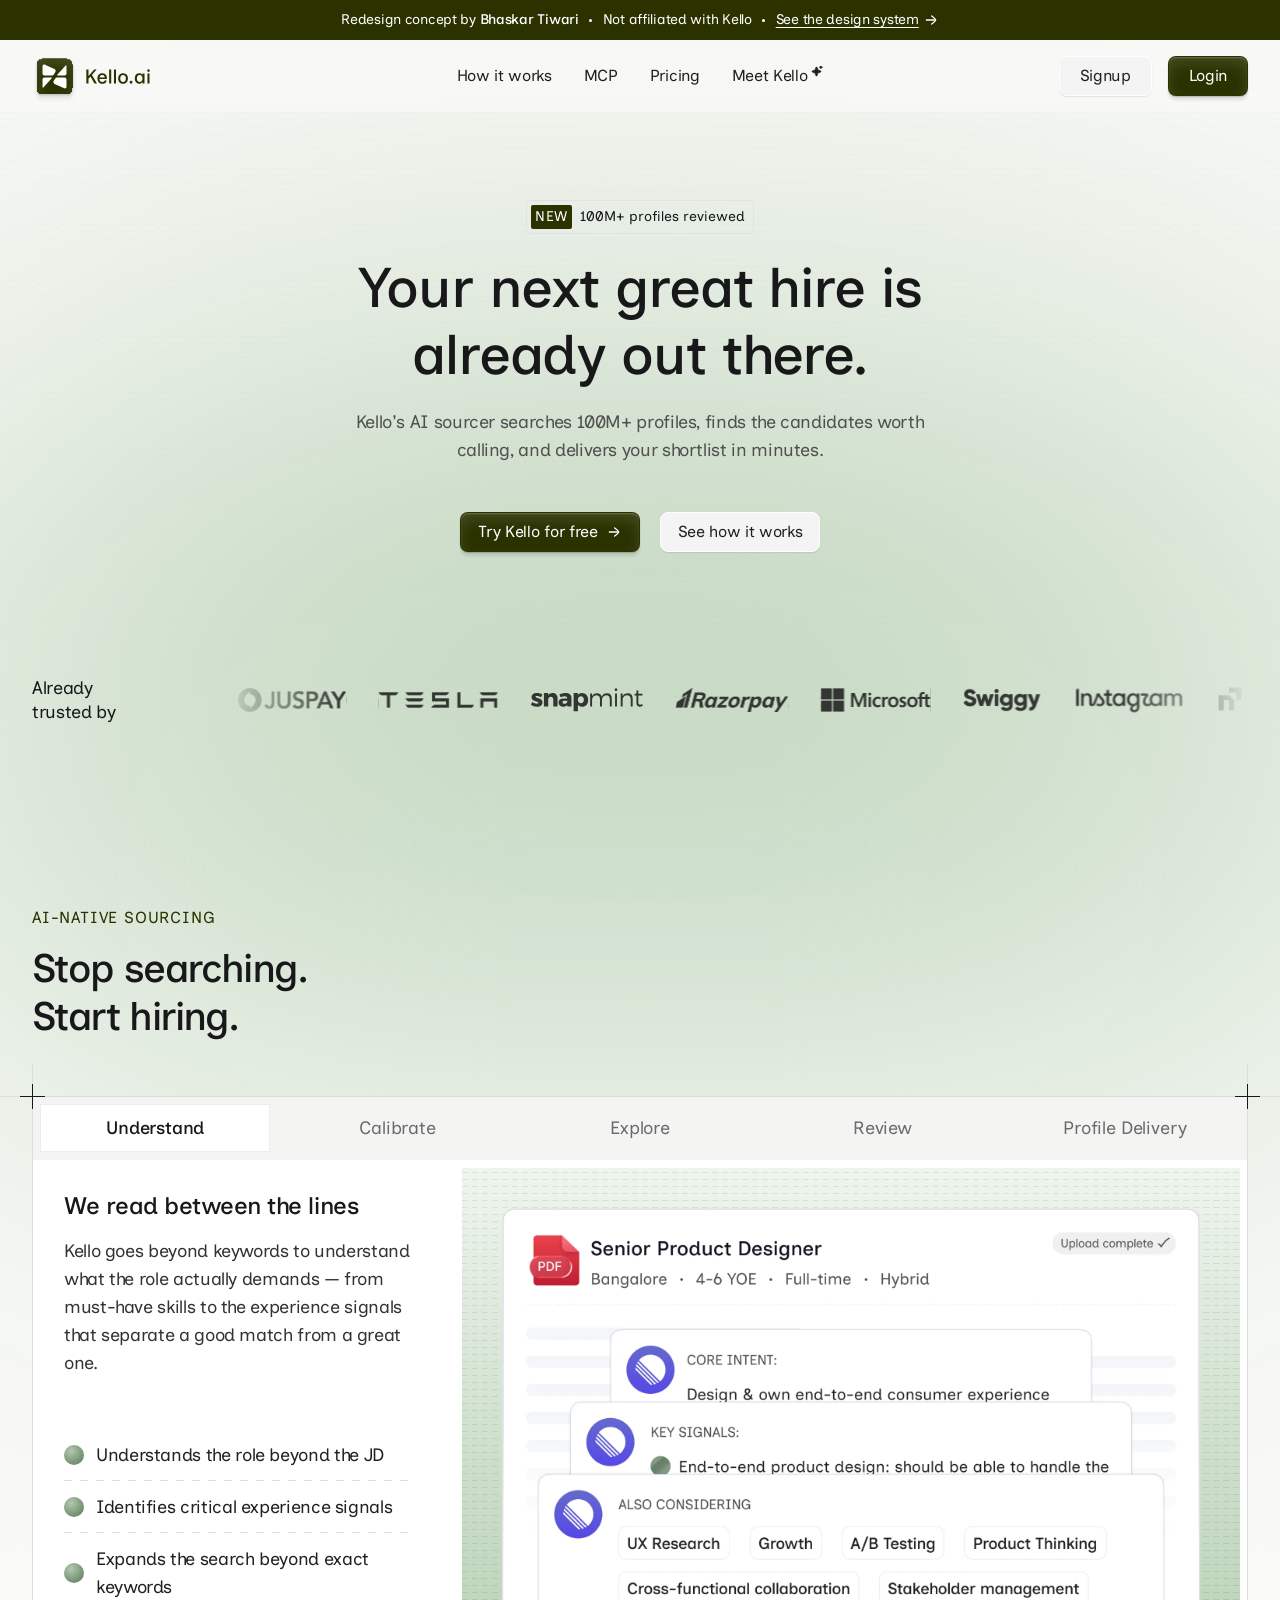
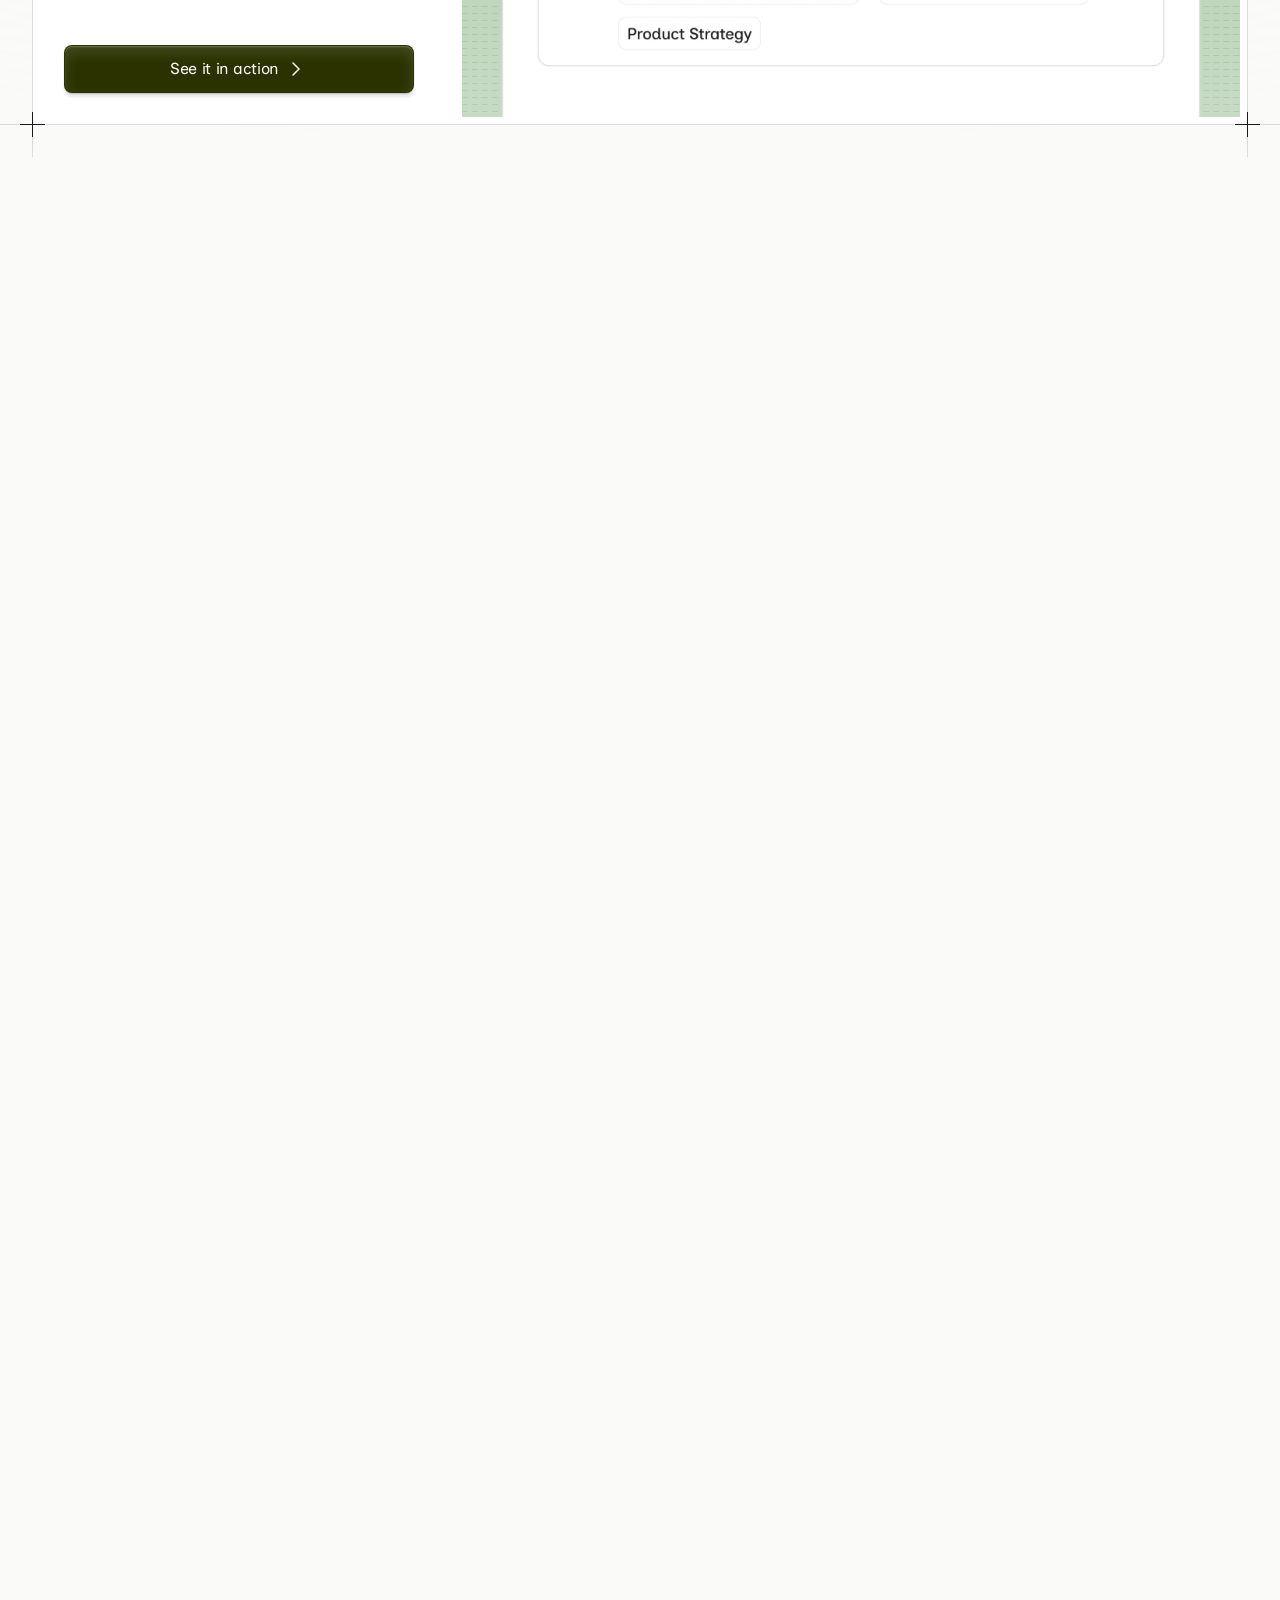
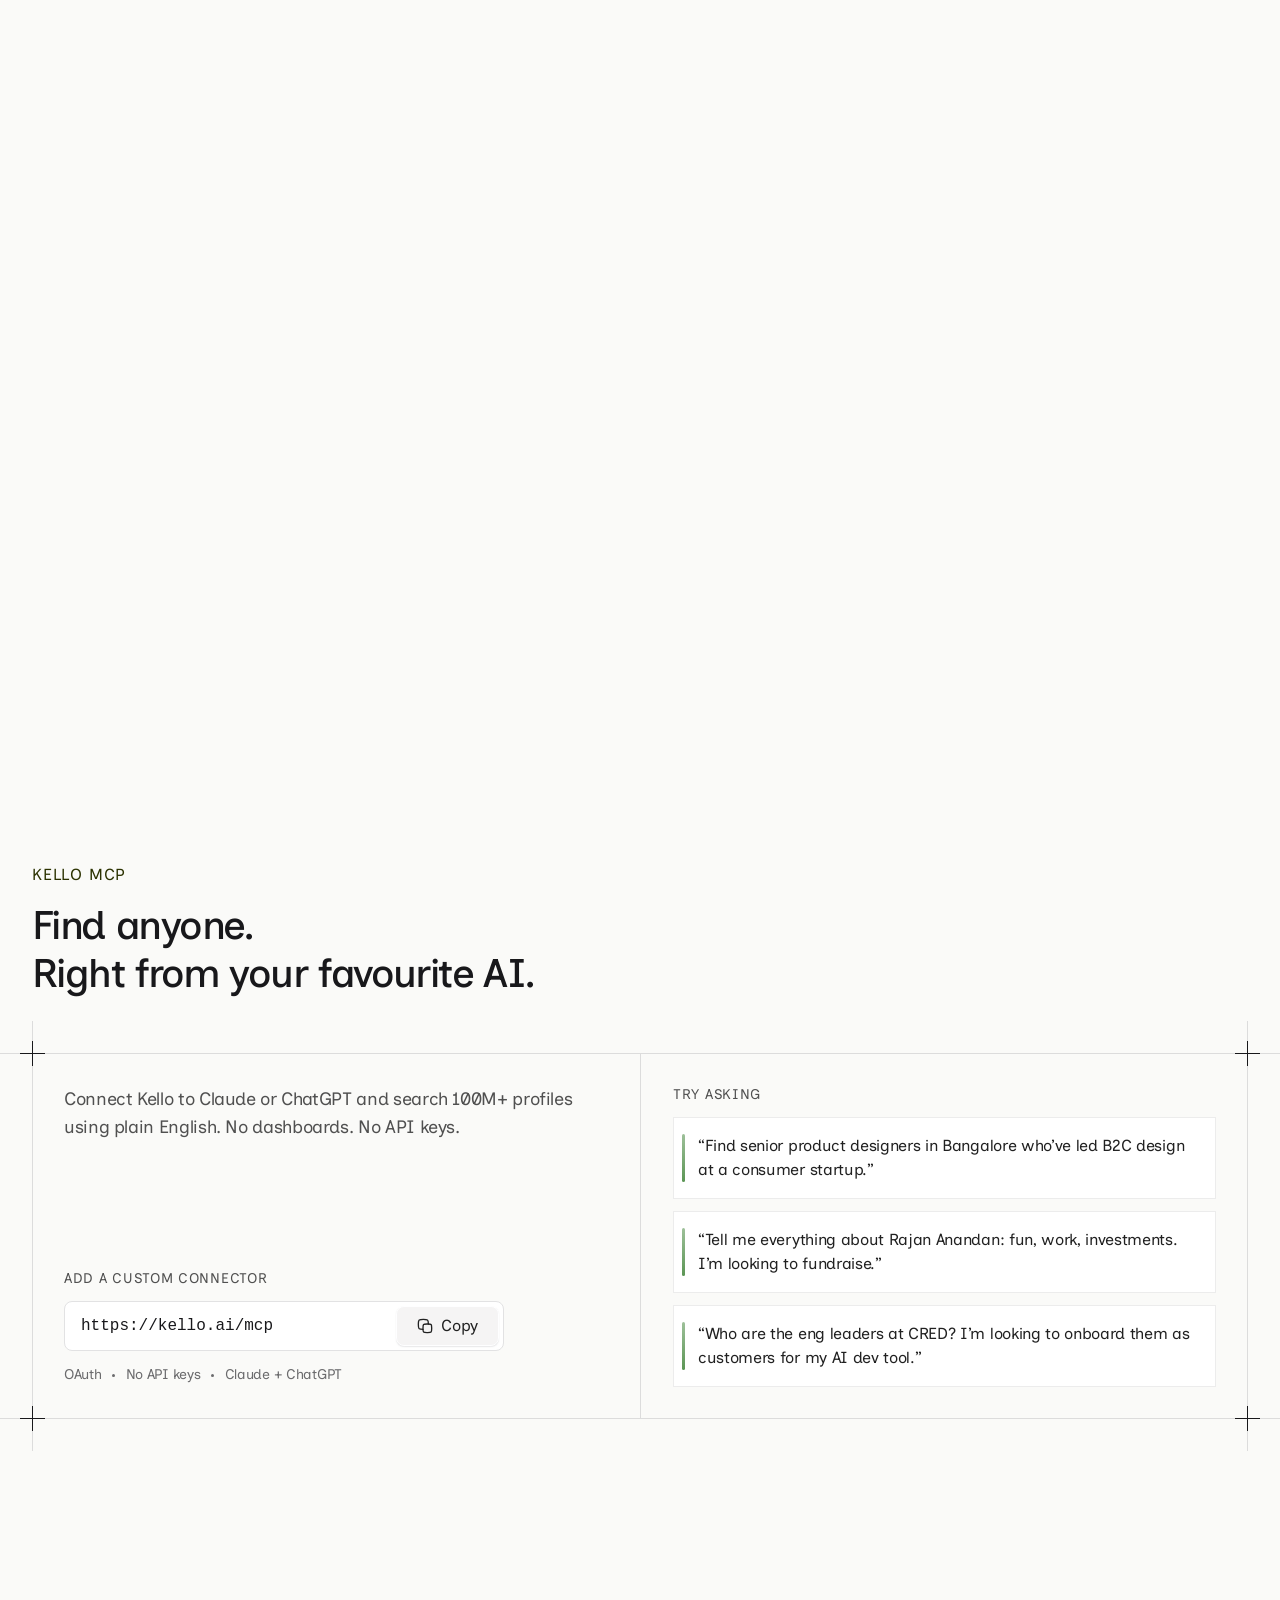
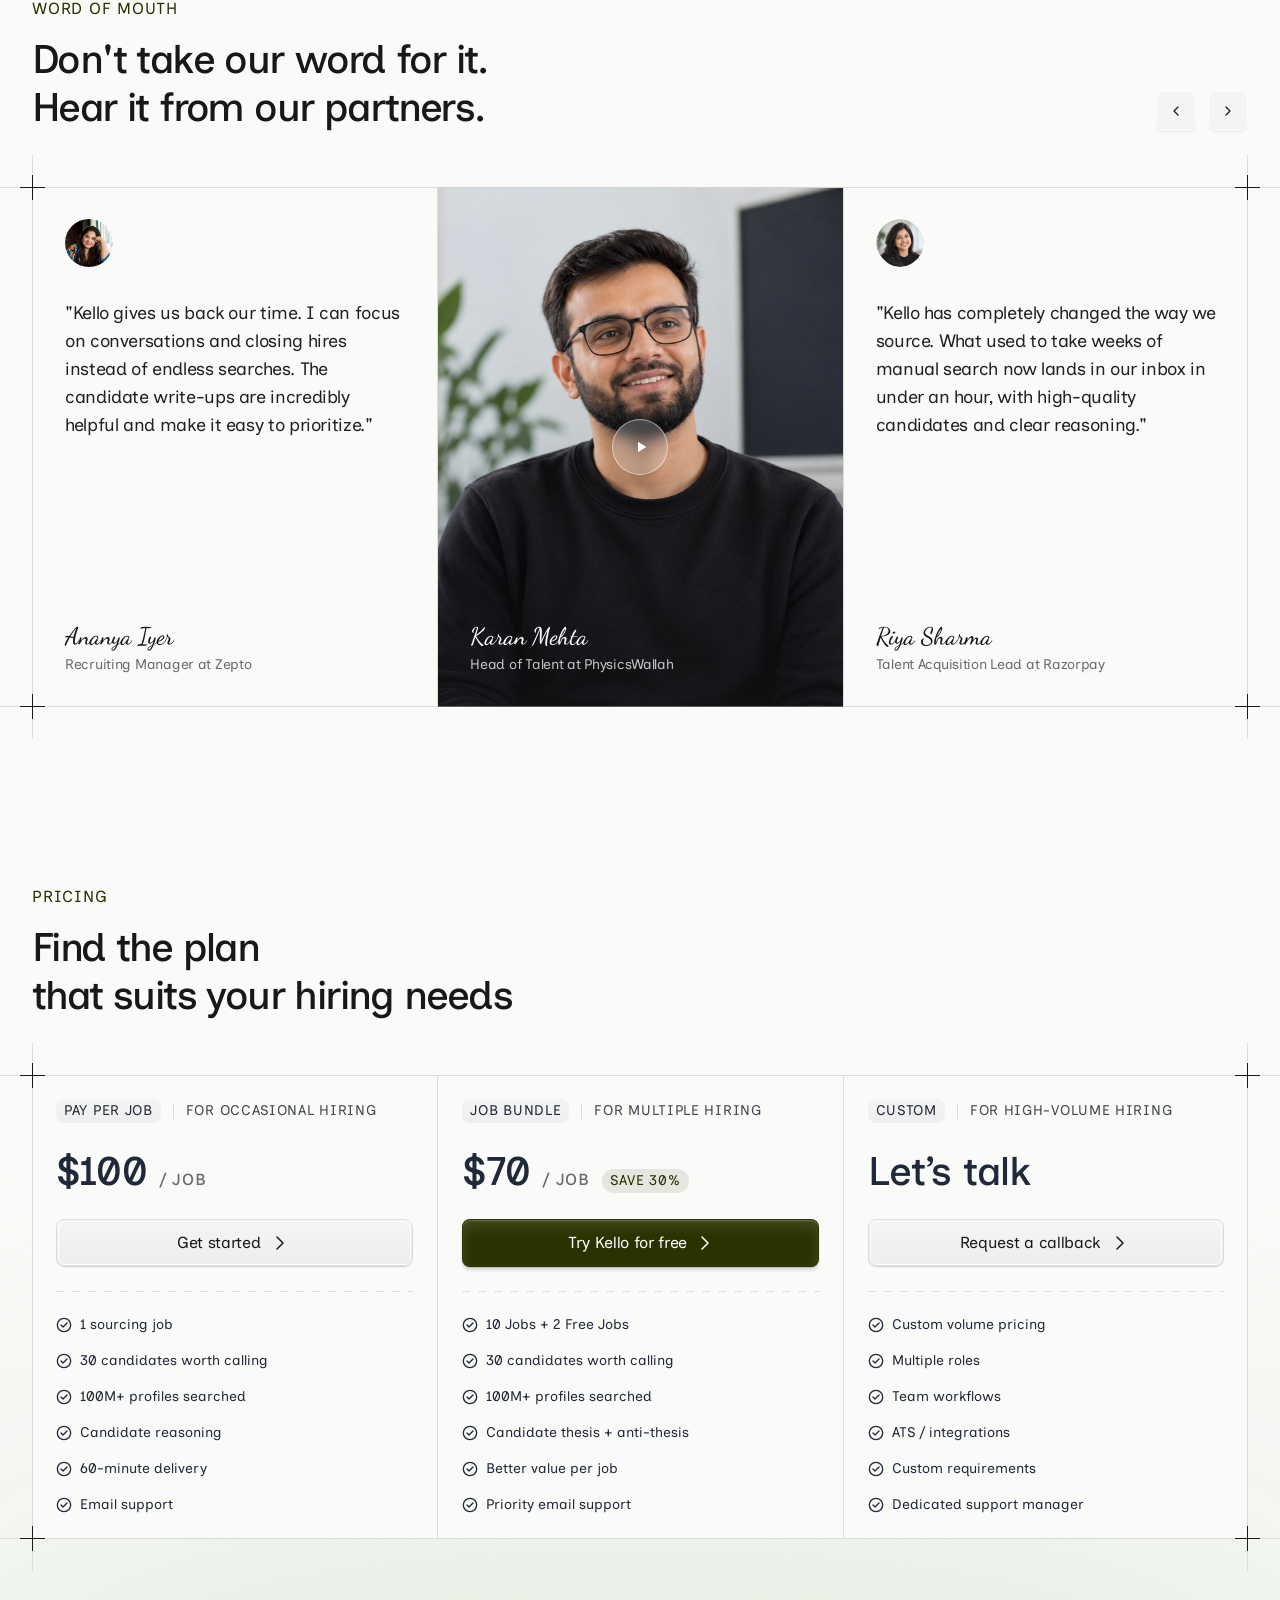
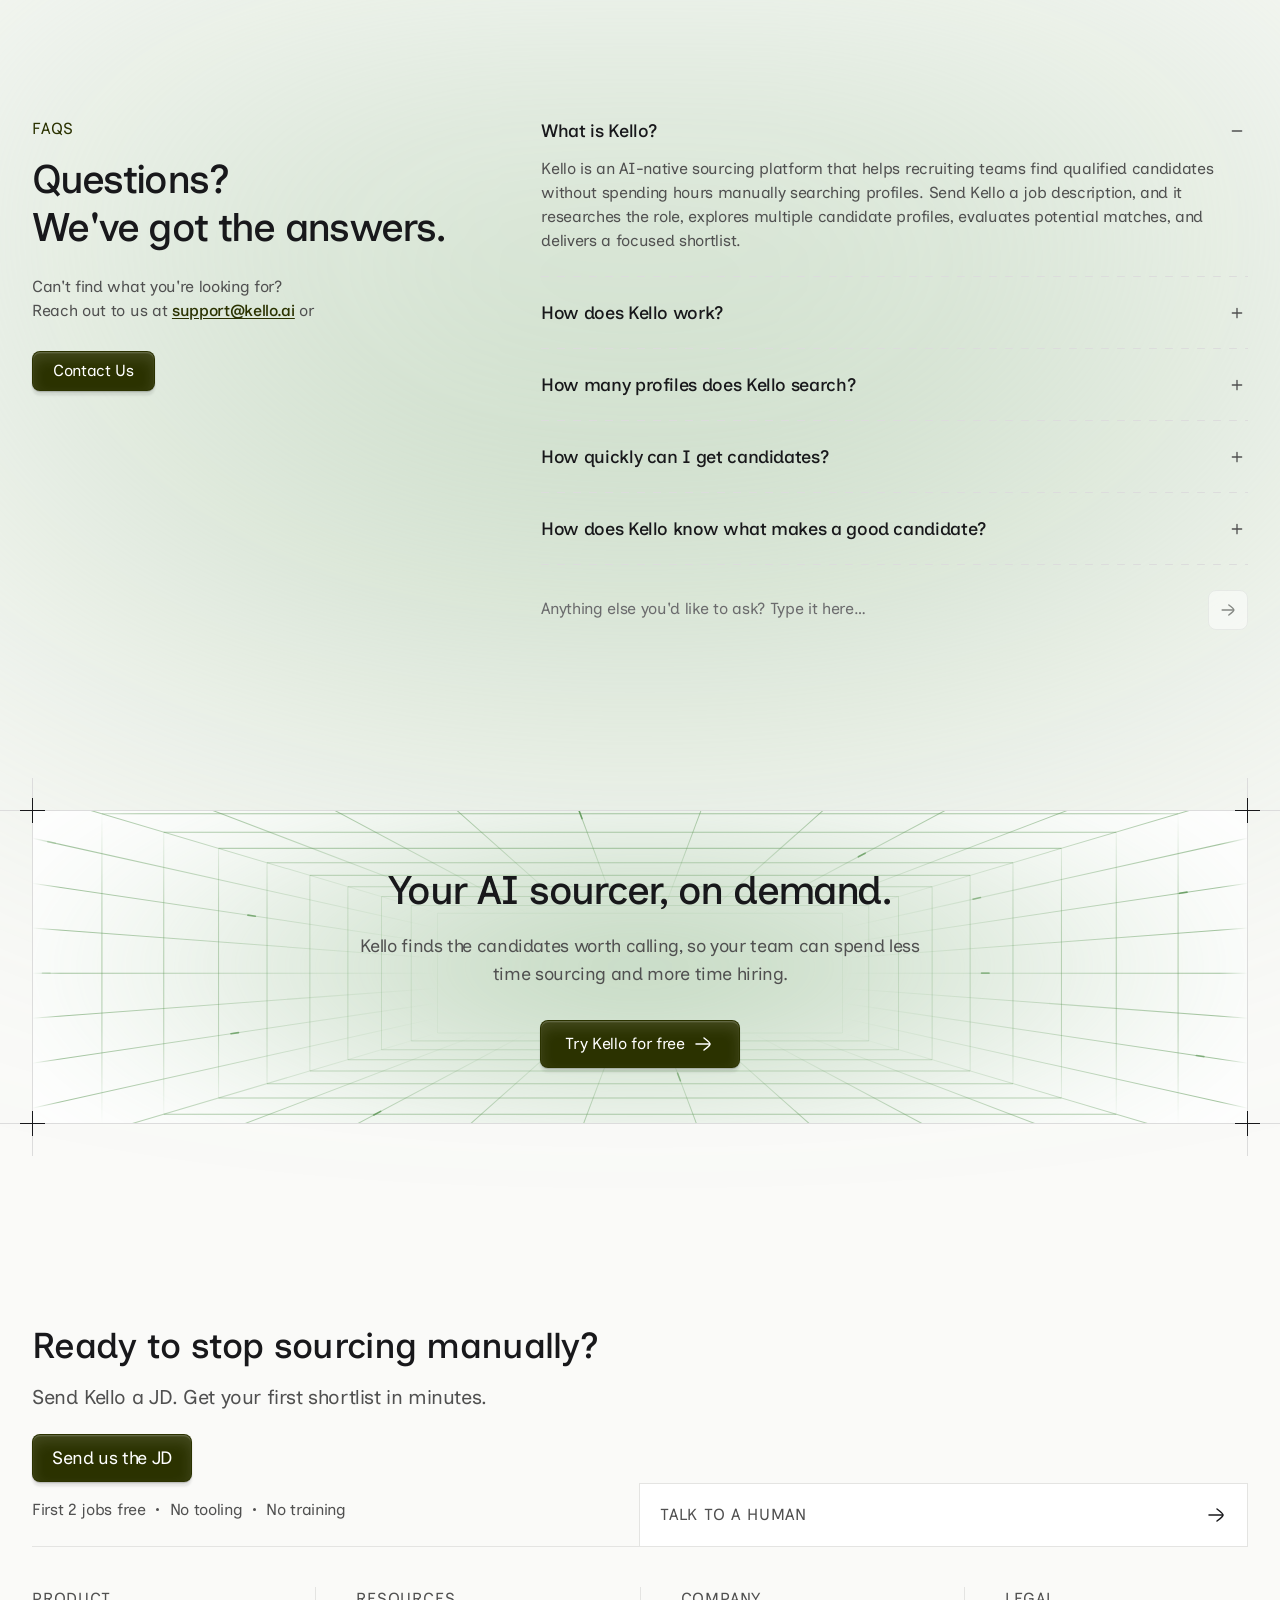
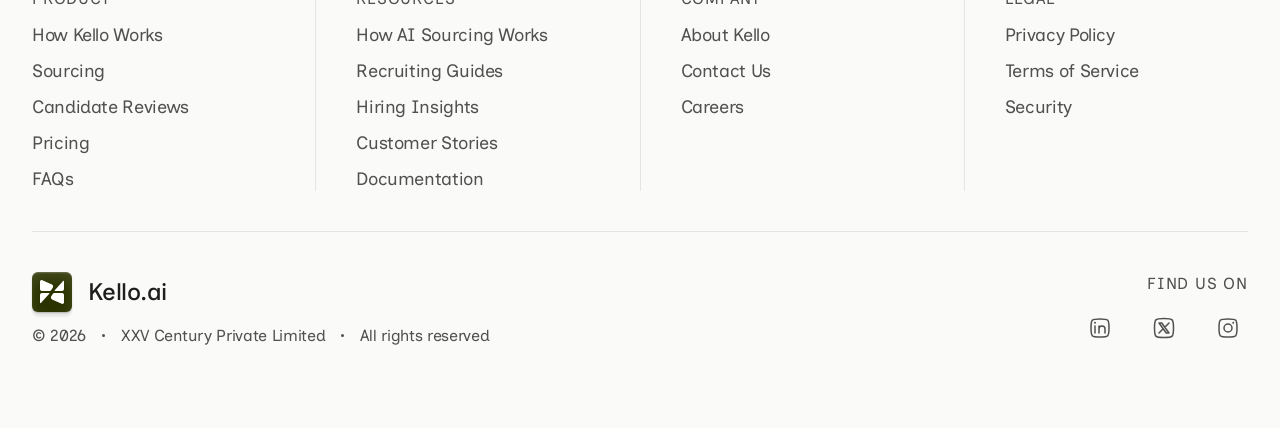
==== commit 720f4192: "MCP section: connector URL and example prompts Rebuilt from the live site's MCP block in the page's " ====
--- a/index.html
+++ b/index.html
@@ -202,17 +202,31 @@
 <section class="mcp" id="mcp">
   <div class="wrap">
     <div class="section-head">
-      <div class="eyebrow">KELLO, WHEREVER YOU WORK</div>
+      <div class="eyebrow">KELLO MCP</div>
       <h2>Find anyone.<br>Right from your favourite AI.</h2>
     </div>
 
     <div class="mcp-frame ruled-frame">
-      <p class="mcp-copy">Connect Kello to Claude or ChatGPT and search 100M+ profiles using plain English. No dashboards. No API keys.</p>
-      <div class="mcp-action">
-        <a href="#" class="btn btn-primary btn-lg">Connect Kello
-          <svg class="icon" aria-hidden="true"><use href="#i-arrow-right"/></svg>
-        </a>
-        <p class="dot-list mcp-meta">OAuth<span class="dot" aria-hidden="true"></span>No API keys<span class="dot" aria-hidden="true"></span>Claude + ChatGPT</p>
+      <div class="mcp-cell mcp-setup">
+        <p class="mcp-copy">Connect Kello to Claude or ChatGPT and search 100M+ profiles using plain English. No dashboards. No API keys.</p>
+        <div class="mcp-connect">
+          <div class="t-label">Add a custom connector</div>
+          <div class="copy-field">
+            <code id="mcp-url">https://kello.ai/mcp</code>
+            <button class="btn btn-secondary" type="button" data-copy="#mcp-url">
+              <svg class="icon icon-sm" aria-hidden="true"><use href="#i-copy"/></svg><span>Copy</span>
+            </button>
+          </div>
+          <p class="dot-list mcp-meta">OAuth<span class="dot" aria-hidden="true"></span>No API keys<span class="dot" aria-hidden="true"></span>Claude + ChatGPT</p>
+        </div>
+      </div>
+      <div class="mcp-cell mcp-prompts">
+        <div class="t-label">Try asking</div>
+        <ul class="prompt-list">
+          <li class="prompt-card">“Find senior product designers in Bangalore who’ve led B2C design at a consumer startup.”</li>
+          <li class="prompt-card">“Tell me everything about Rajan Anandan: fun, work, investments. I’m looking to fundraise.”</li>
+          <li class="prompt-card">“Who are the eng leaders at CRED? I’m looking to onboard them as customers for my AI dev tool.”</li>
+        </ul>
       </div>
       <span class="ruled-corner tl" aria-hidden="true"></span>
       <span class="ruled-corner tr" aria-hidden="true"></span>
--- a/styles/tokens.css
+++ b/styles/tokens.css
@@ -73,6 +73,7 @@
   /* ---- Typography --------------------------------------------------------- */
   --font-sans:'Inclusive Sans', ui-sans-serif, system-ui, -apple-system, sans-serif;
   --font-script:'Dancing Script', 'Segoe Script', 'Brush Script MT', cursive;
+  --font-mono:ui-monospace, 'SF Mono', SFMono-Regular, Menlo, Consolas, monospace;   /* URLs, code */
 
   --weight-regular:400;
   --weight-medium:500;
--- a/styles/components.css
+++ b/styles/components.css
@@ -159,6 +159,45 @@
   background:radial-gradient(circle at 35% 30%, #b3c9ae 0%, #7f9b7d 55%, #5d7a5f 100%);
 }
 
+/* ---- Copy field -----------------------------------------------------------
+   A value to paste somewhere else (a URL, a key) with a copy button.
+   <div class="copy-field"><code id="x">..</code>
+     <button class="btn btn-secondary" data-copy="#x">..<span>Copy</span></button></div>
+   site.js copies the target's text and flips the label to "Copied". */
+.copy-field{
+  display:flex;align-items:center;justify-content:space-between;gap:var(--space-3);
+  max-width:440px;
+  padding:var(--space-1) var(--space-1) var(--space-1) var(--space-4);
+  background:var(--color-bg-raised);
+  border:1px solid var(--color-border);
+  border-radius:var(--radius-md);
+}
+.copy-field code{
+  font-family:var(--font-mono);
+  font-size:var(--text-body-size);line-height:var(--text-body-lh);
+  color:var(--color-text-primary);
+  overflow-x:auto;white-space:nowrap;
+}
+.copy-field .btn{flex-shrink:0;}
+.copy-field .btn.is-copied{color:var(--color-text-brand);}
+
+/* ---- Prompt card: an example of something to ask, with an accent bar ------
+   <ul class="prompt-list"><li class="prompt-card">"…"</li></ul> */
+.prompt-list{display:flex;flex-direction:column;gap:var(--space-3);}
+.prompt-card{
+  position:relative;
+  padding:var(--space-4) var(--space-5) var(--space-4) var(--space-6);
+  background:var(--color-bg-raised);
+  border:1px solid var(--color-border-subtle);
+  font-size:var(--text-body-size);line-height:var(--text-body-lh);letter-spacing:var(--tracking-tight);
+  color:var(--color-text-strong);
+}
+.prompt-card::before{
+  content:"";position:absolute;left:var(--space-2);top:var(--space-4);bottom:var(--space-4);
+  width:3px;border-radius:var(--radius-full);
+  background:linear-gradient(180deg, var(--green-300), var(--green-500));
+}
+
 /* ---- Ruled frame ----------------------------------------------------------
    A box whose outer rules run --frame-overhang past each edge, with a cross
    on every corner. Add the four .ruled-corner spans (tl/tr/bl/br) inside.
--- a/styles/home.css
+++ b/styles/home.css
@@ -156,21 +156,20 @@
 .visual-shot{position:absolute;left:0;top:0;width:100%;height:auto;max-width:none;}
 
 /* ---- MCP ------------------------------------------------------------------
-   One ruled cell: the pitch on the left, the connect button and its
-   reassurance line on the right. */
-.mcp-frame{
-  display:flex;align-items:center;justify-content:space-between;
-  gap:var(--space-12);
-  padding:var(--space-8);
-  background:var(--color-bg-page);
-}
+   Two ruled cells: the pitch and connector URL on the left, example
+   prompts on the right. */
+.mcp-frame{display:grid;grid-template-columns:1fr 1fr;background:var(--color-bg-page);}
+.mcp-cell{padding:var(--space-8);}
+.mcp-cell + .mcp-cell{border-left:1px solid var(--color-border-rule);}
+.mcp-setup{display:flex;flex-direction:column;justify-content:space-between;gap:var(--space-8);}
 .mcp-copy{
-  max-width:560px;
+  max-width:520px;
   font-size:var(--text-lead-size);line-height:var(--text-lead-lh);letter-spacing:var(--tracking-tight);
   color:var(--color-text-secondary);
 }
-.mcp-action{display:flex;flex-direction:column;align-items:flex-end;gap:var(--space-3);flex-shrink:0;}
+.mcp-connect{display:flex;flex-direction:column;gap:var(--space-3);}
 .mcp-meta{font-size:var(--text-small-size);line-height:var(--text-small-lh);letter-spacing:var(--tracking-tight);color:var(--color-text-muted);}
+.mcp-prompts .prompt-list{margin-top:var(--space-3);}
 
 /* ---- Testimonials ---------------------------------------------------------
    Three cards per batch in a ruled frame. JS groups the cards into pages
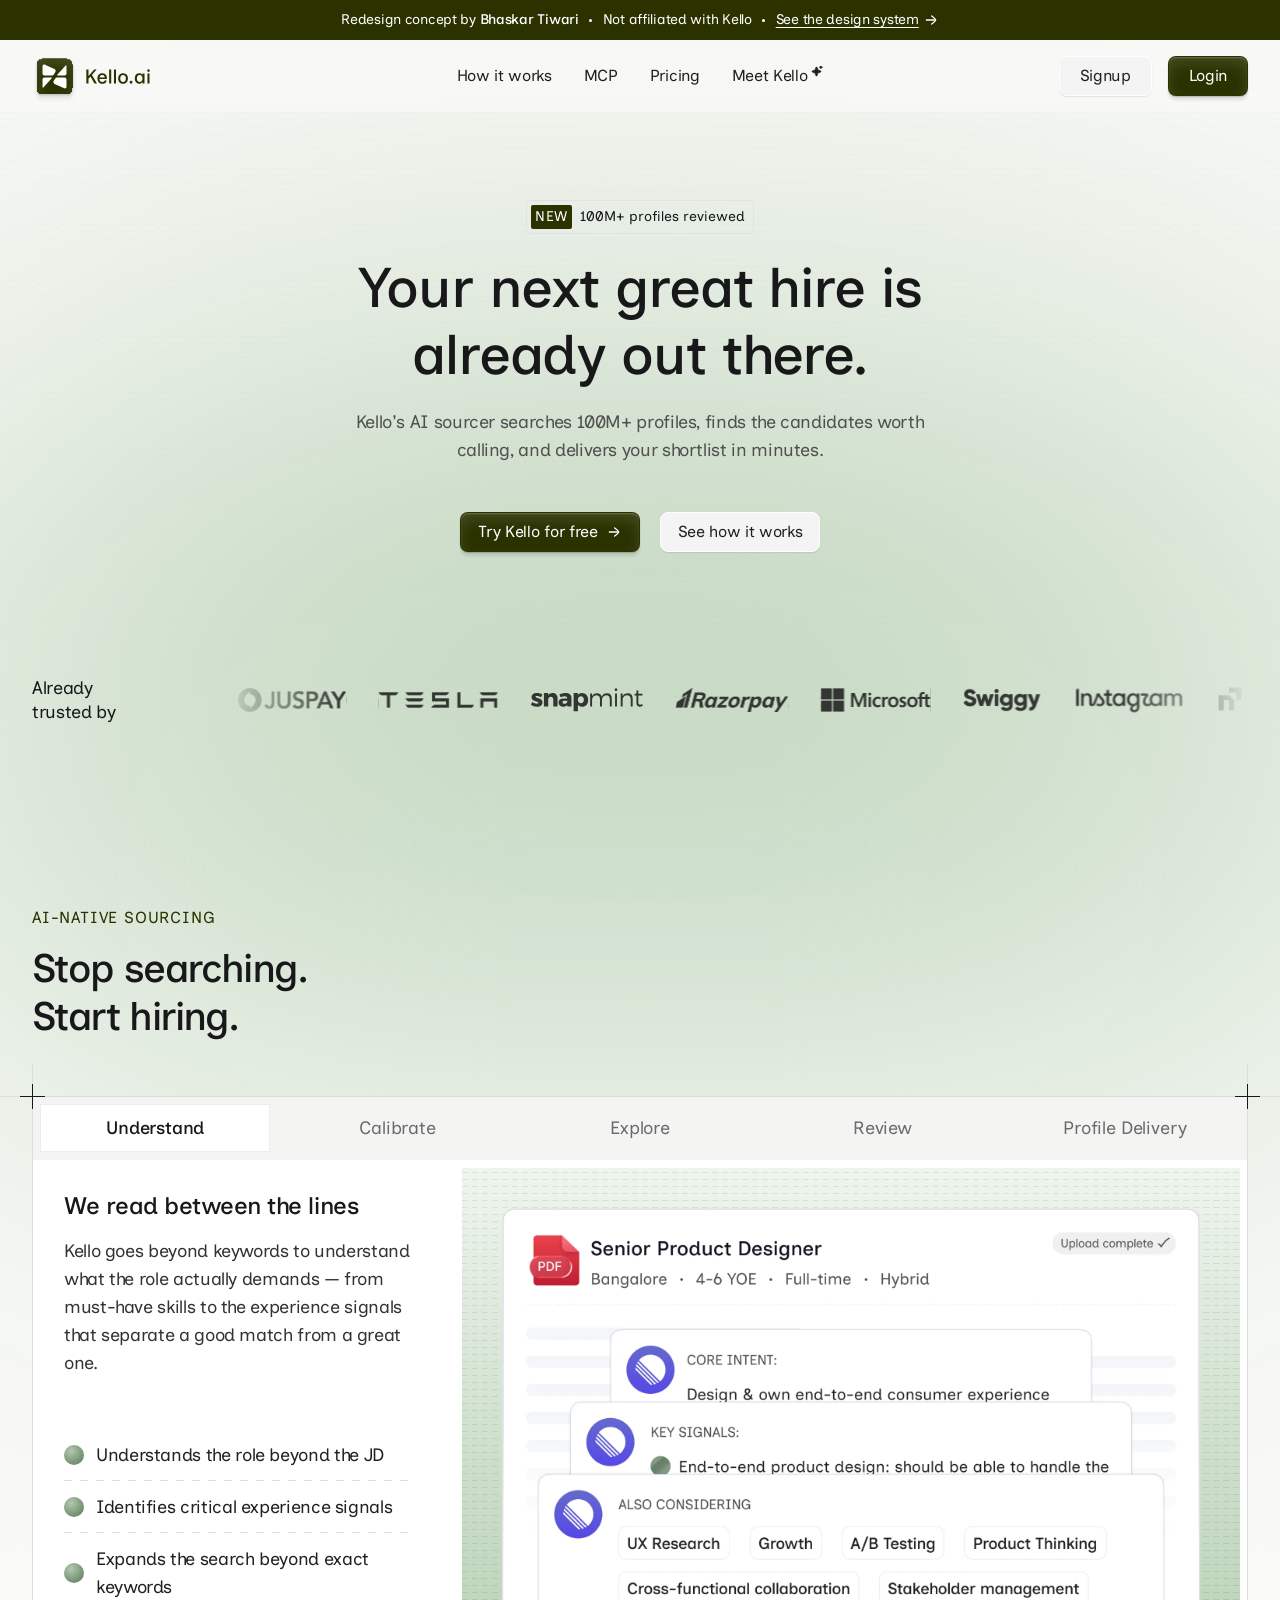
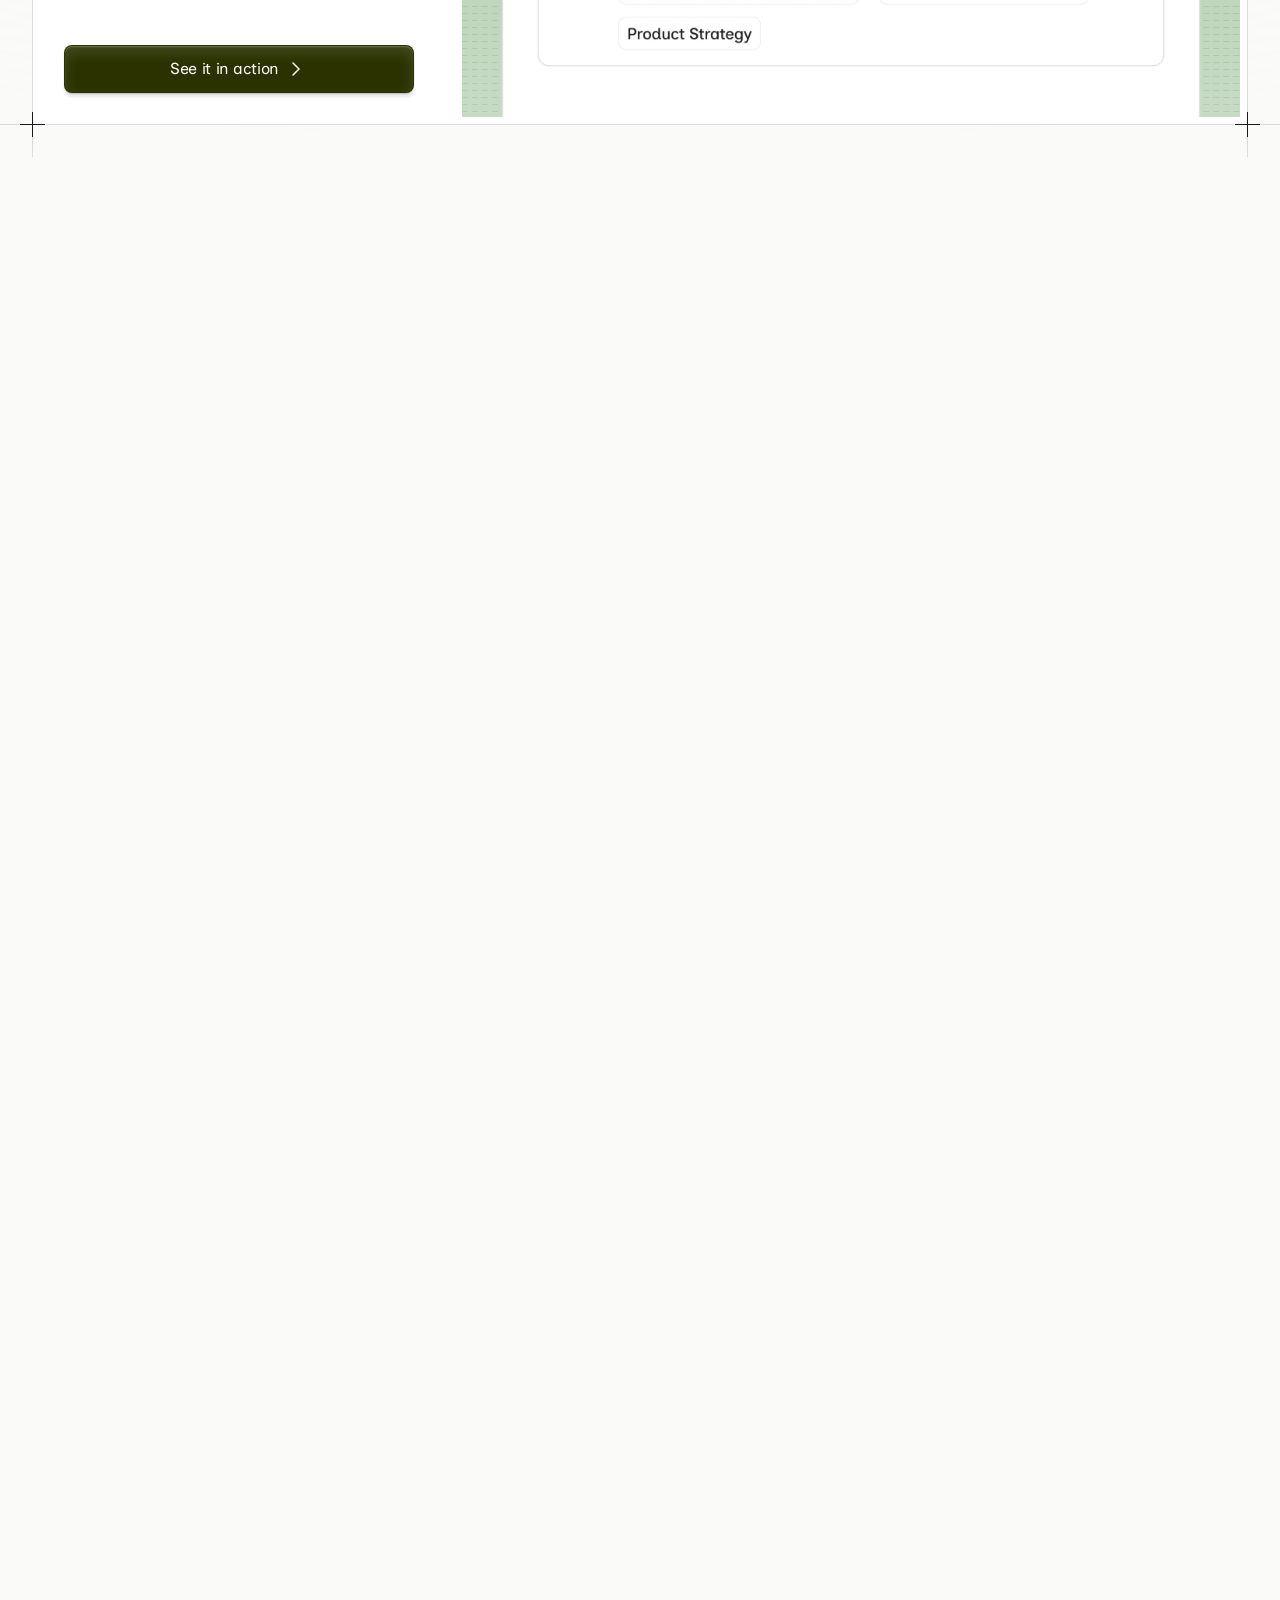
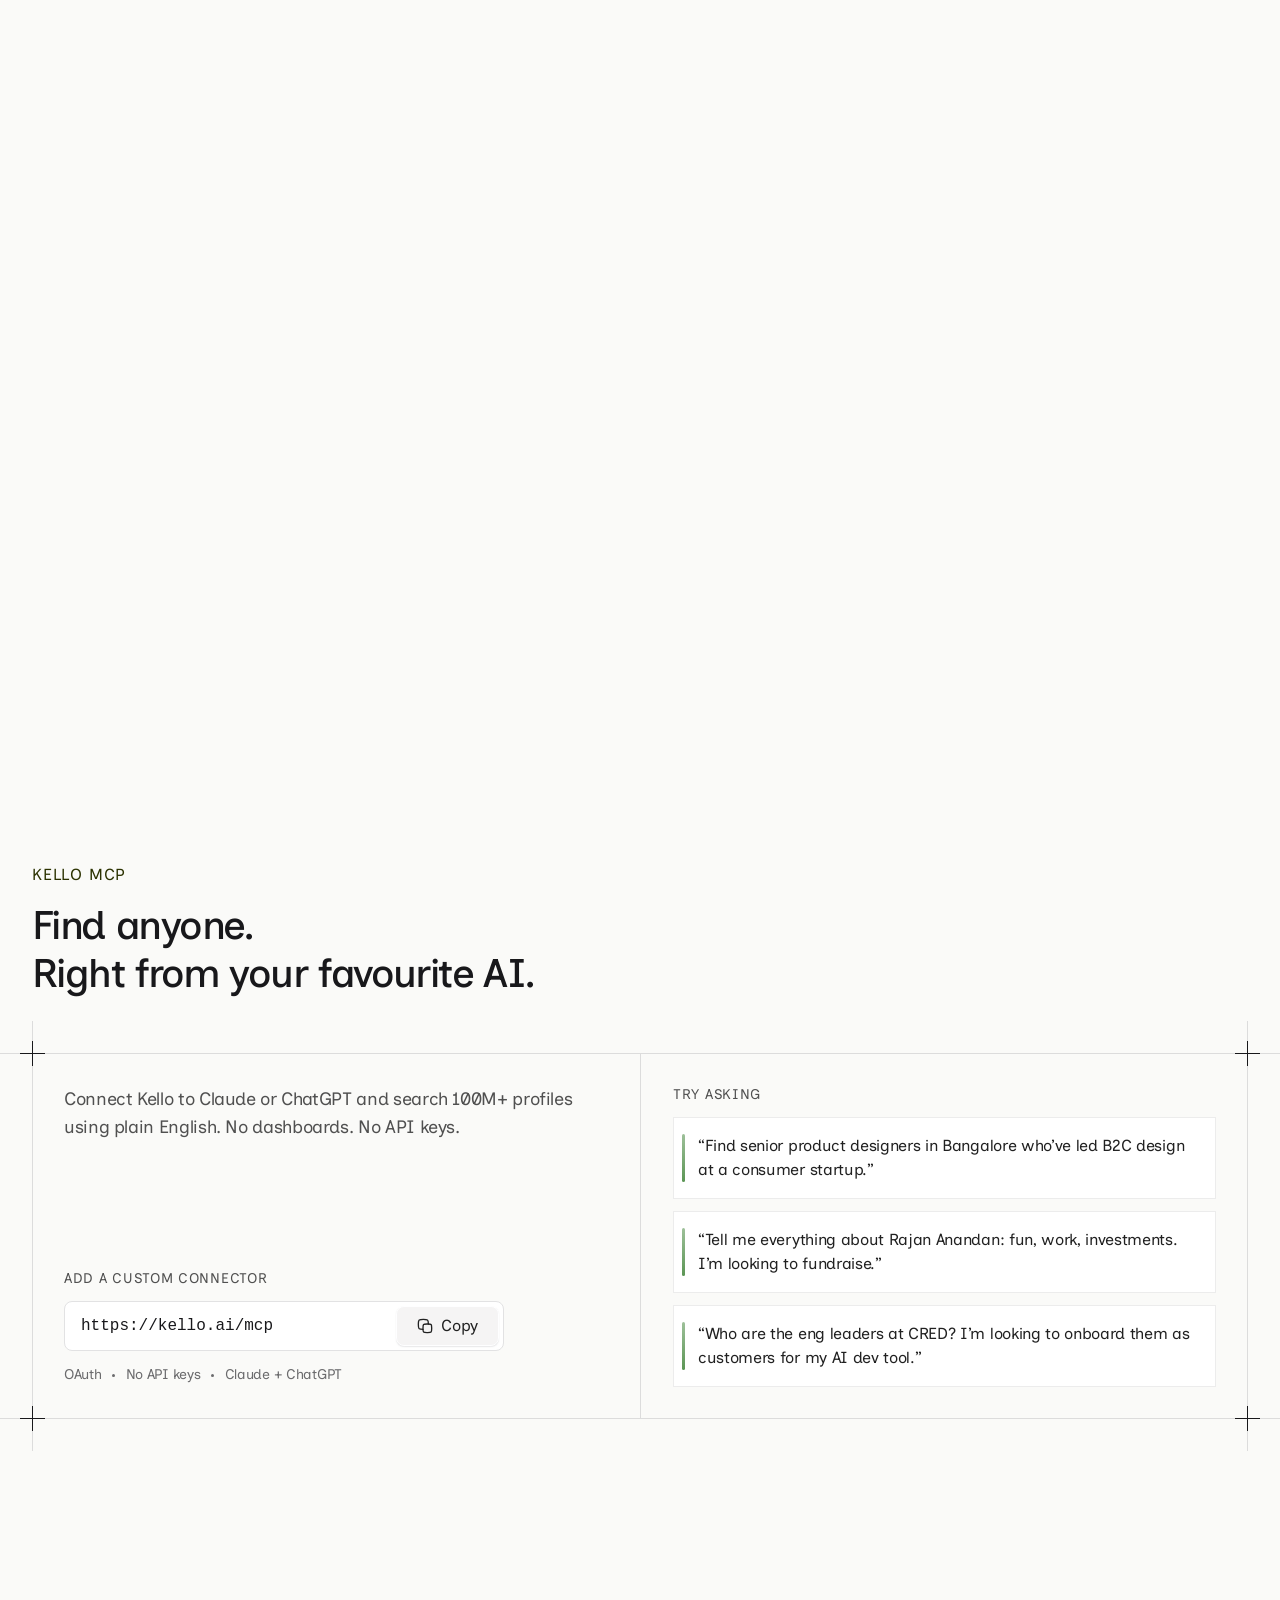
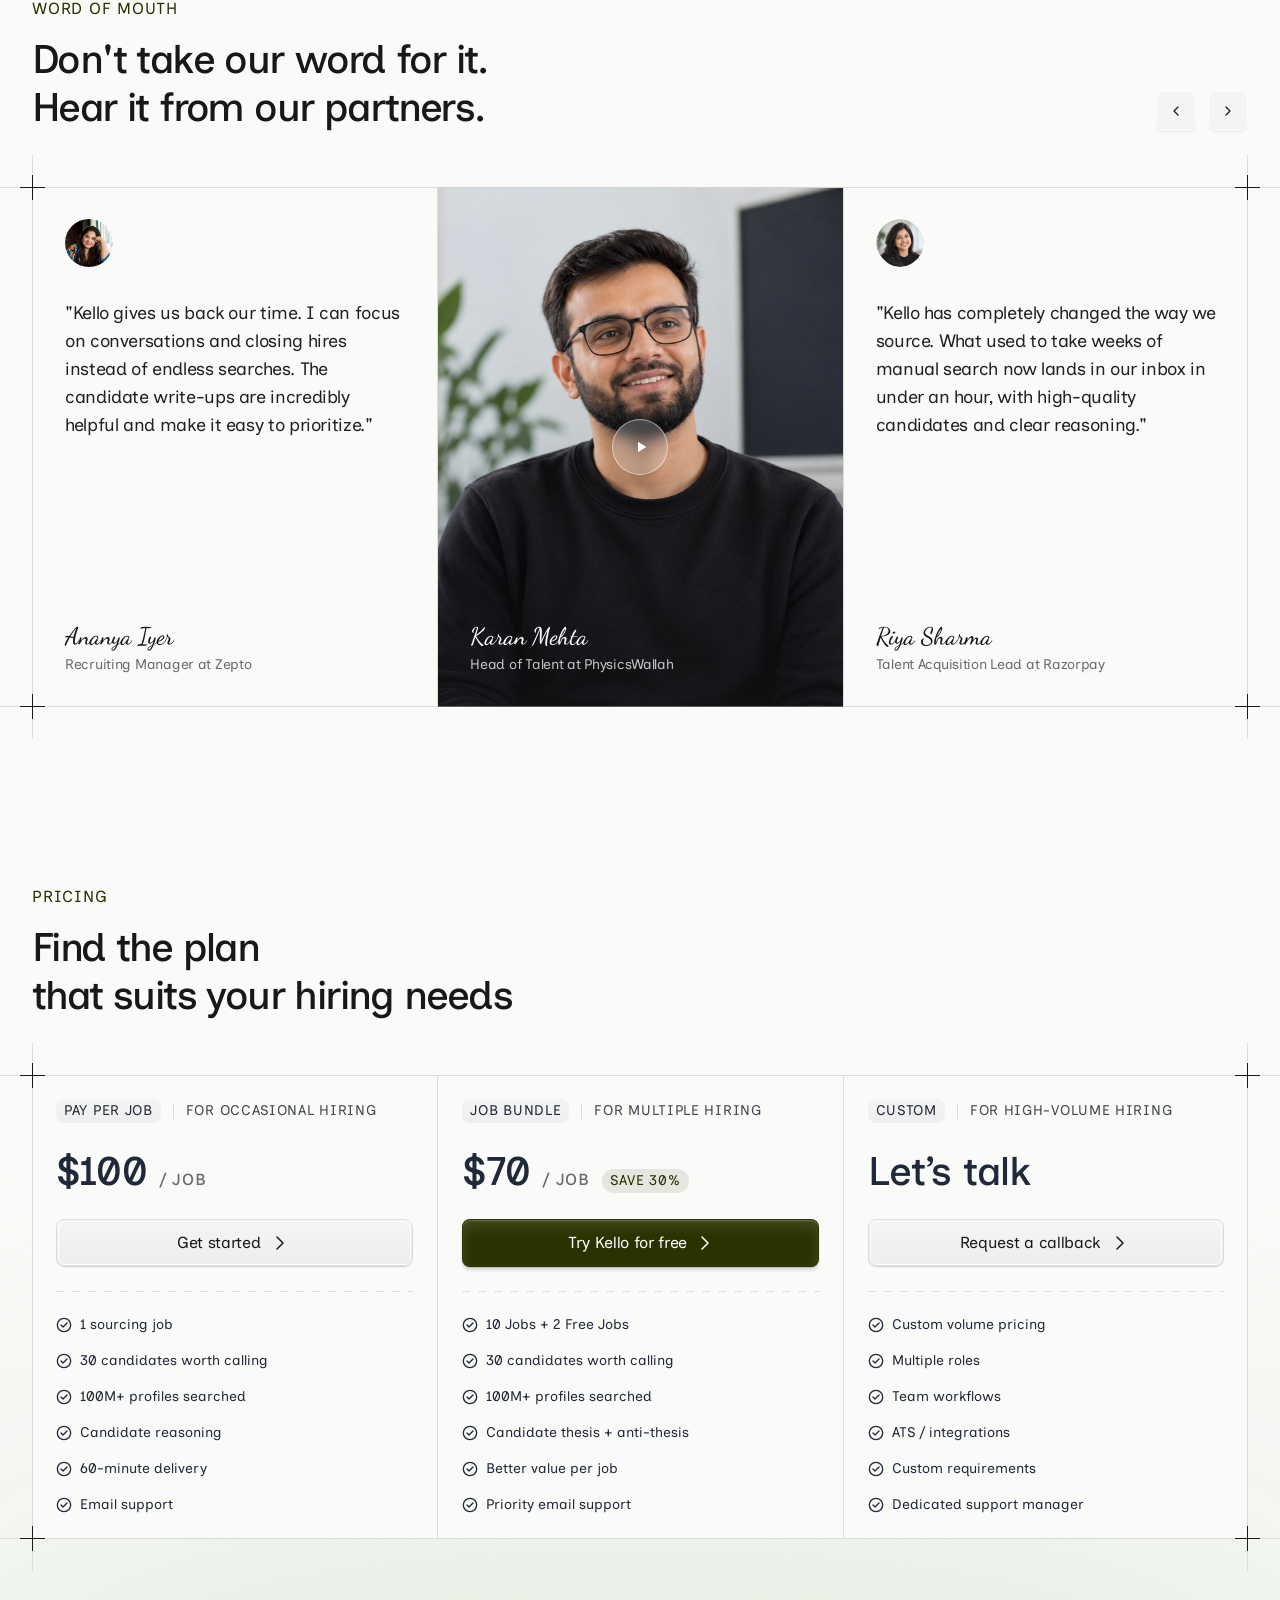
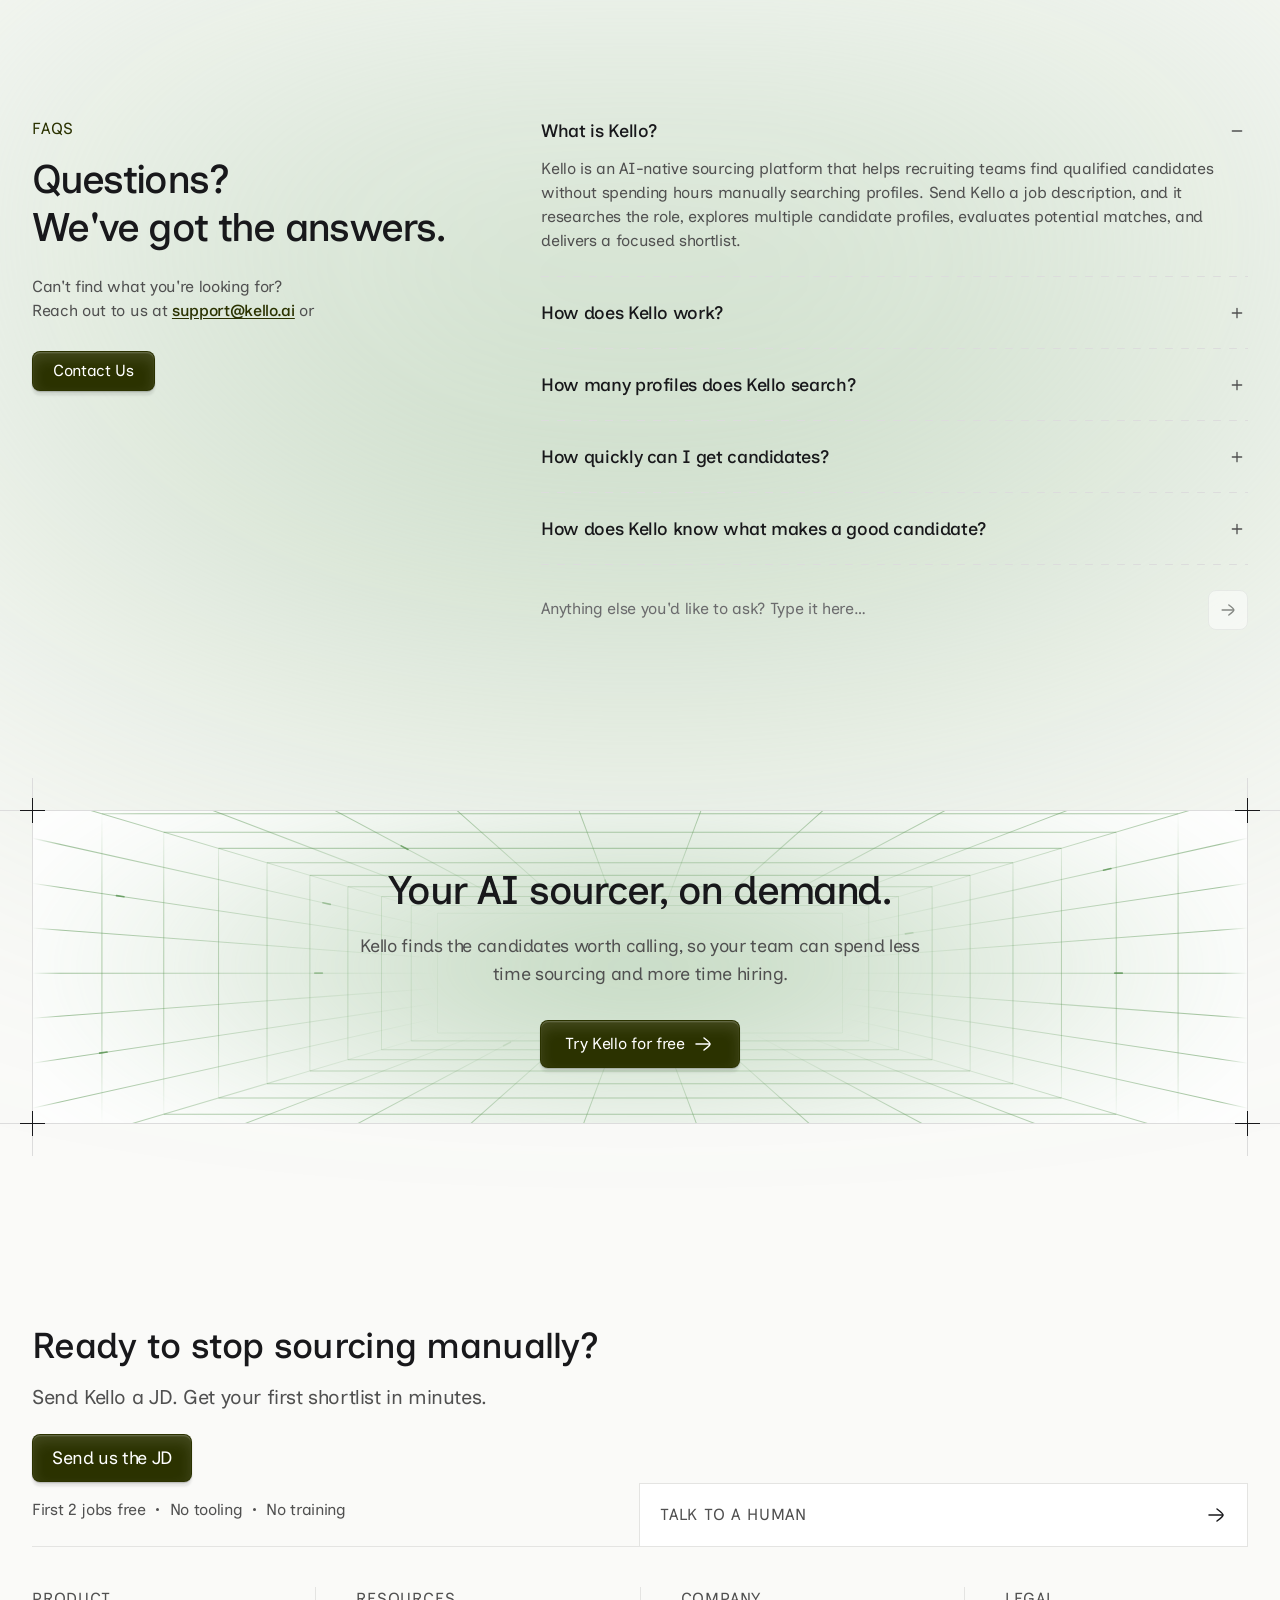
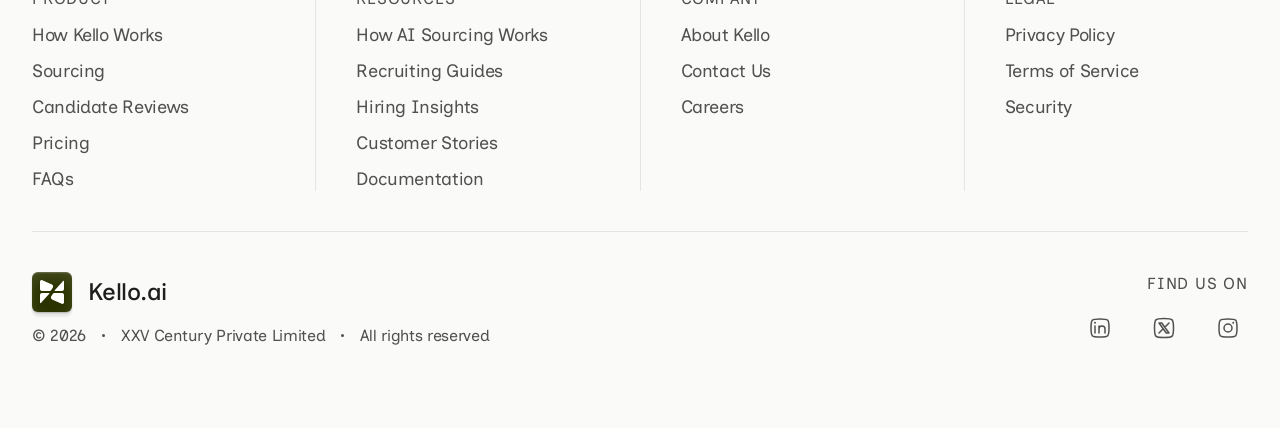
==== commit d481b401: "Description: "within 60 minutes" to match the page Co-Authored-By: Claude Opus 5.5 <noreply@anthropi" ====
--- a/index.html
+++ b/index.html
@@ -4,7 +4,7 @@
 <meta charset="UTF-8">
 <meta name="viewport" content="width=device-width, initial-scale=1.0">
 <title>Kello.ai - Your AI sourcer, on demand.</title>
-<meta name="description" content="Email a job description and get 30 ranked candidates back in a Google Sheet within hours, not days.">
+<meta name="description" content="Email a job description and get 30 ranked candidates back in a Google Sheet within 60 minutes.">
 <!-- a redesign concept, not Kello's site: keep it out of search results -->
 <meta name="robots" content="noindex, nofollow">
 <!-- social preview (Open Graph + X). Crawlers need absolute URLs, so these
@@ -13,7 +13,7 @@
 <meta property="og:site_name" content="Kello.ai">
 <meta property="og:url" content="https://bhaskar-stack.github.io/kello-ai/">
 <meta property="og:title" content="Kello.ai - Your AI sourcer, on demand.">
-<meta property="og:description" content="Email a job description and get 30 ranked candidates back in a Google Sheet within hours, not days.">
+<meta property="og:description" content="Email a job description and get 30 ranked candidates back in a Google Sheet within 60 minutes.">
 <meta property="og:image" content="https://bhaskar-stack.github.io/kello-ai/assets/og-image.jpg">
 <meta property="og:image:type" content="image/jpeg">
 <meta property="og:image:width" content="1200">
@@ -21,7 +21,7 @@
 <meta property="og:image:alt" content="Kello.ai logo with the tagline: Your AI sourcing agent">
 <meta name="twitter:card" content="summary_large_image">
 <meta name="twitter:title" content="Kello.ai - Your AI sourcer, on demand.">
-<meta name="twitter:description" content="Email a job description and get 30 ranked candidates back in a Google Sheet within hours, not days.">
+<meta name="twitter:description" content="Email a job description and get 30 ranked candidates back in a Google Sheet within 60 minutes.">
 <meta name="twitter:image" content="https://bhaskar-stack.github.io/kello-ai/assets/og-image.jpg">
 <meta name="twitter:image:alt" content="Kello.ai logo with the tagline: Your AI sourcing agent">
 <link rel="icon" type="image/svg+xml" href="assets/favicon.svg">
--- a/styles/components.css
+++ b/styles/components.css
@@ -179,6 +179,9 @@
   overflow-x:auto;white-space:nowrap;
 }
 .copy-field .btn{flex-shrink:0;}
+/* sits inside the field, so no lift: hover only shades the fill */
+.copy-field .btn:hover,
+.copy-field .btn:active{transform:none;}
 .copy-field .btn.is-copied{color:var(--color-text-brand);}
 
 /* ---- Prompt card: an example of something to ask, with an accent bar ------
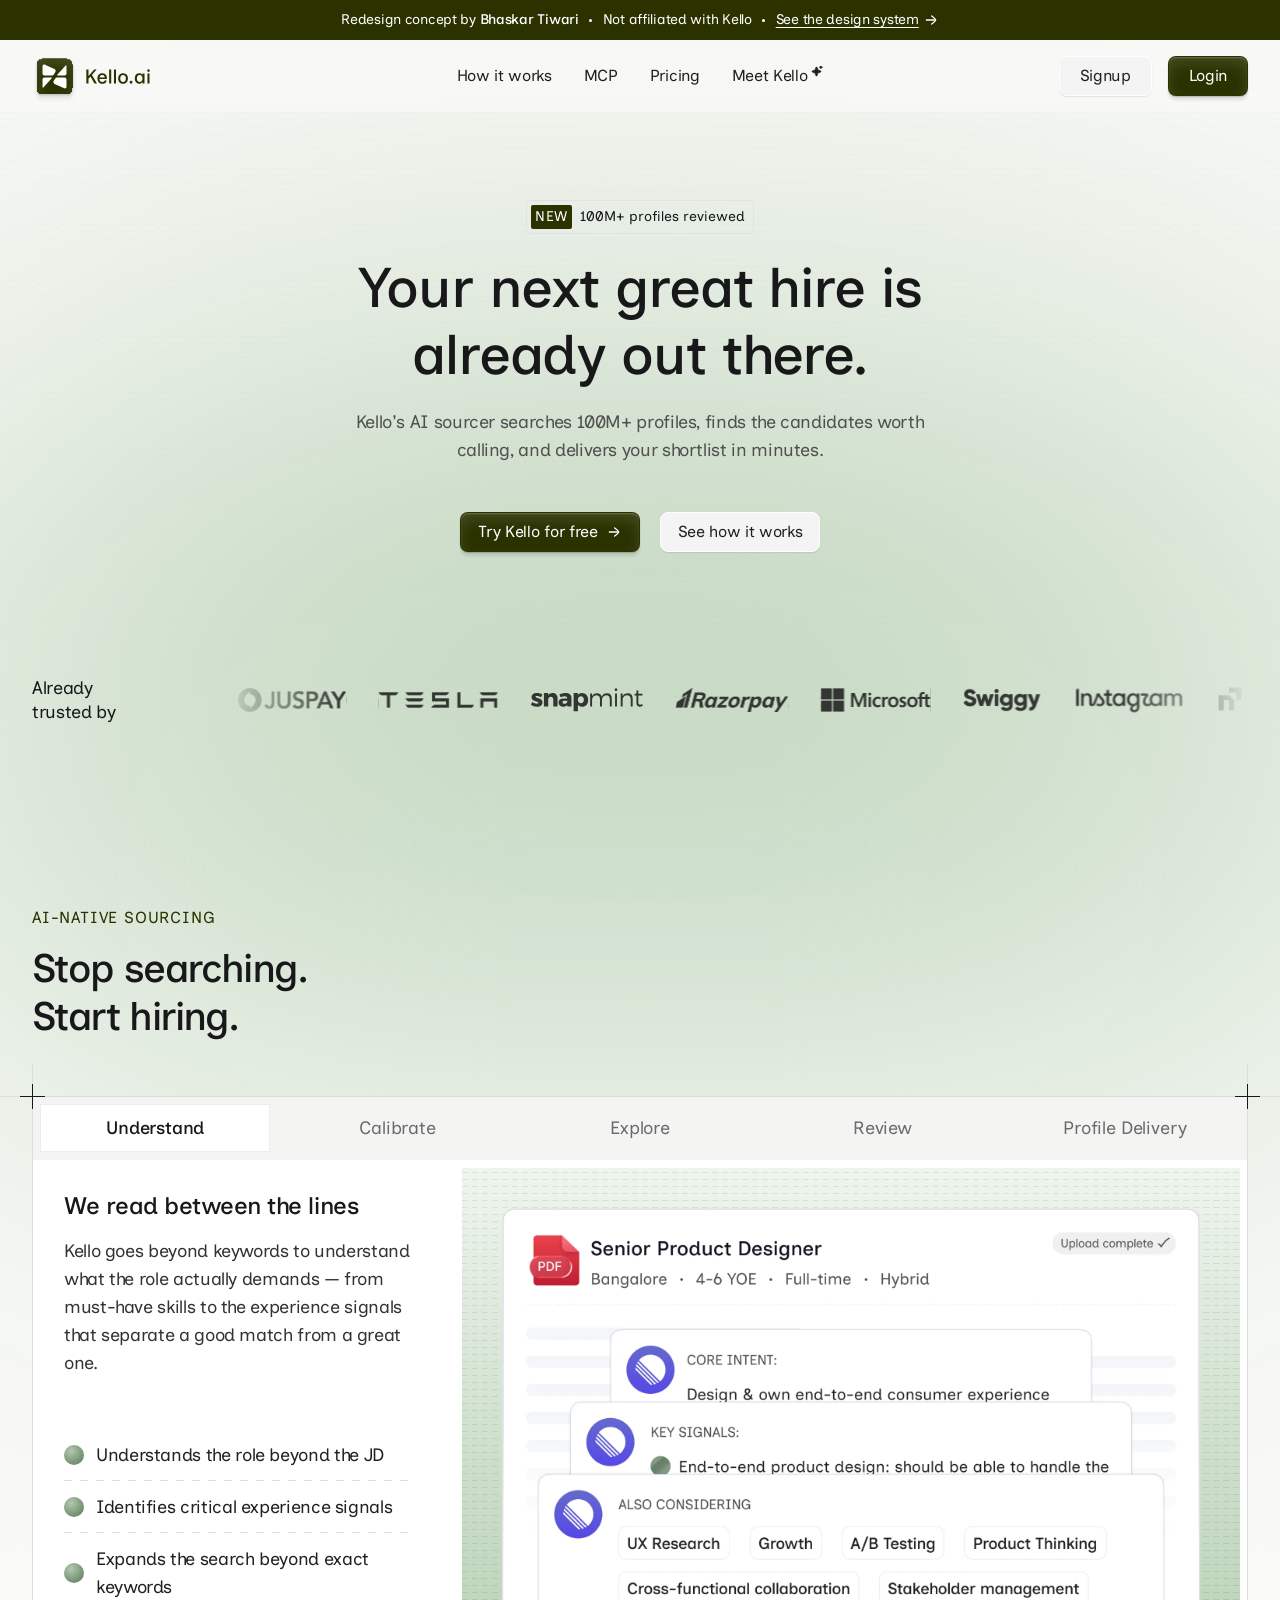
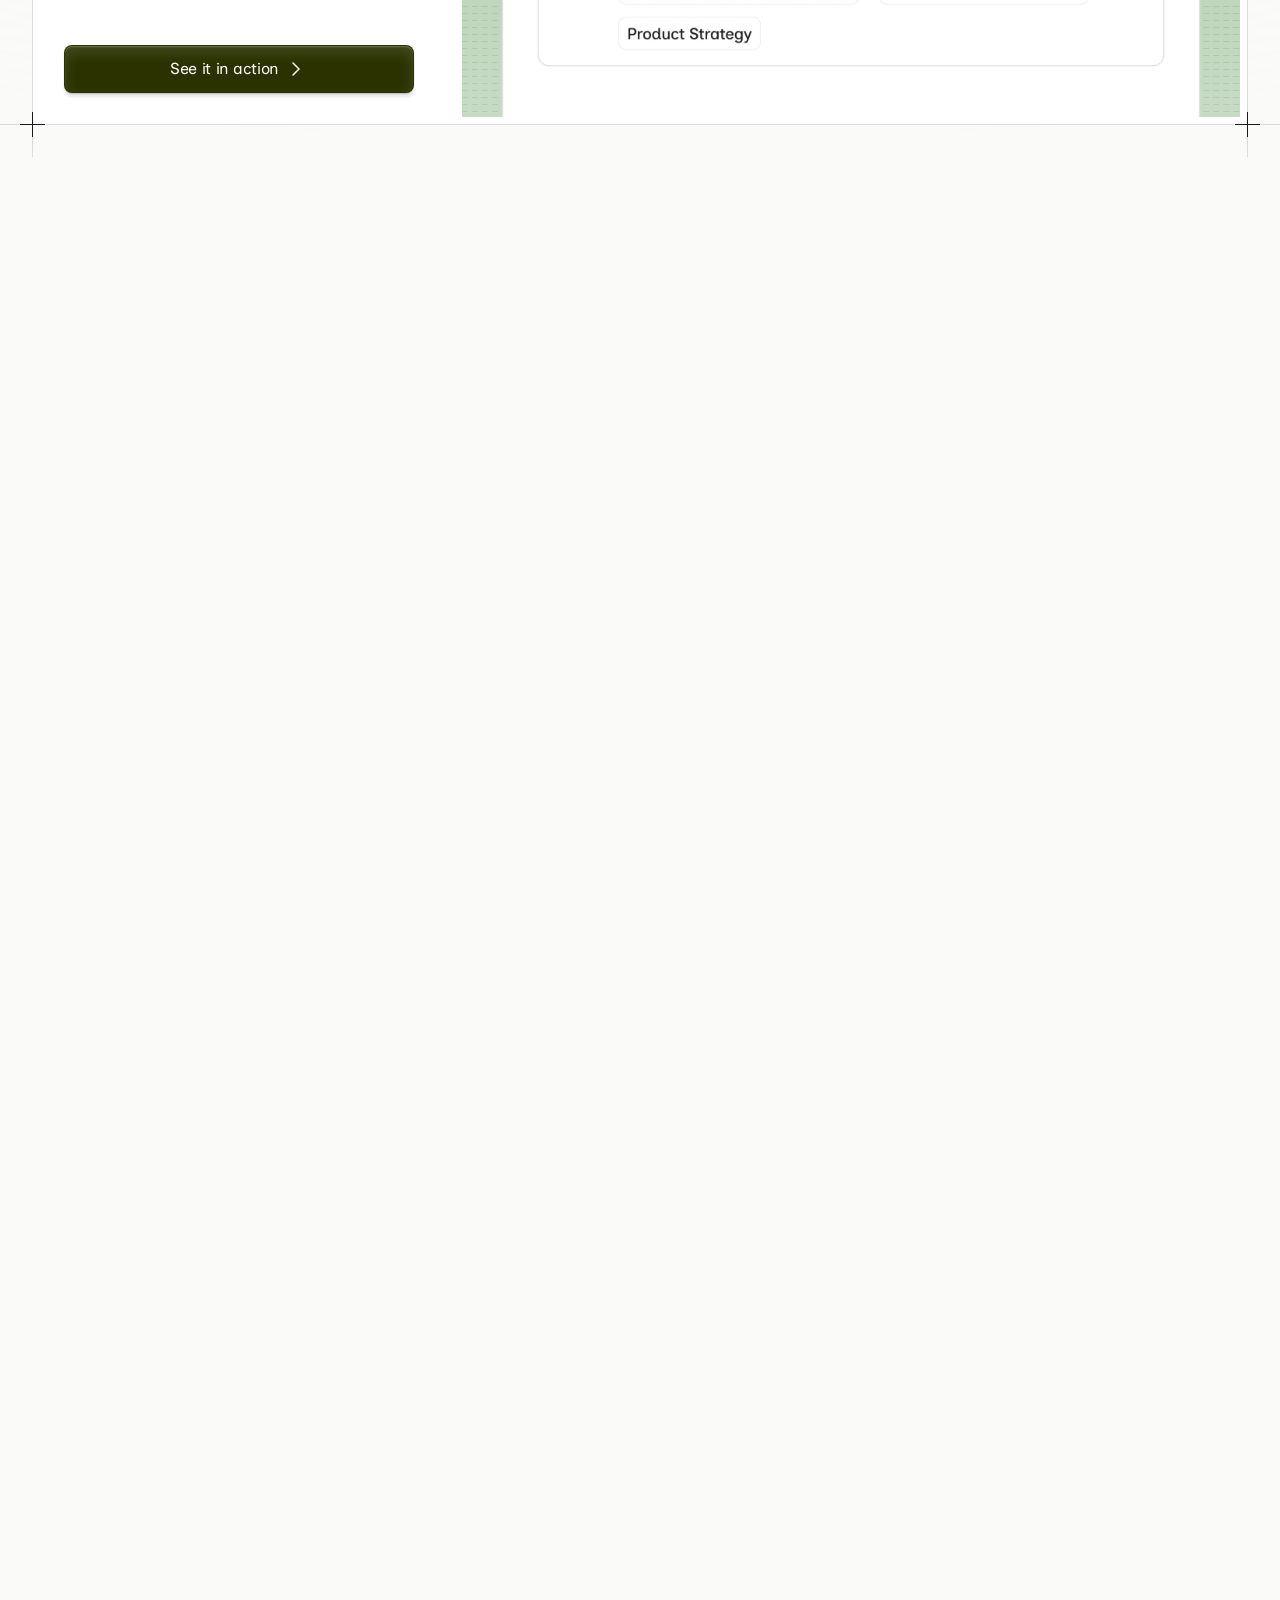
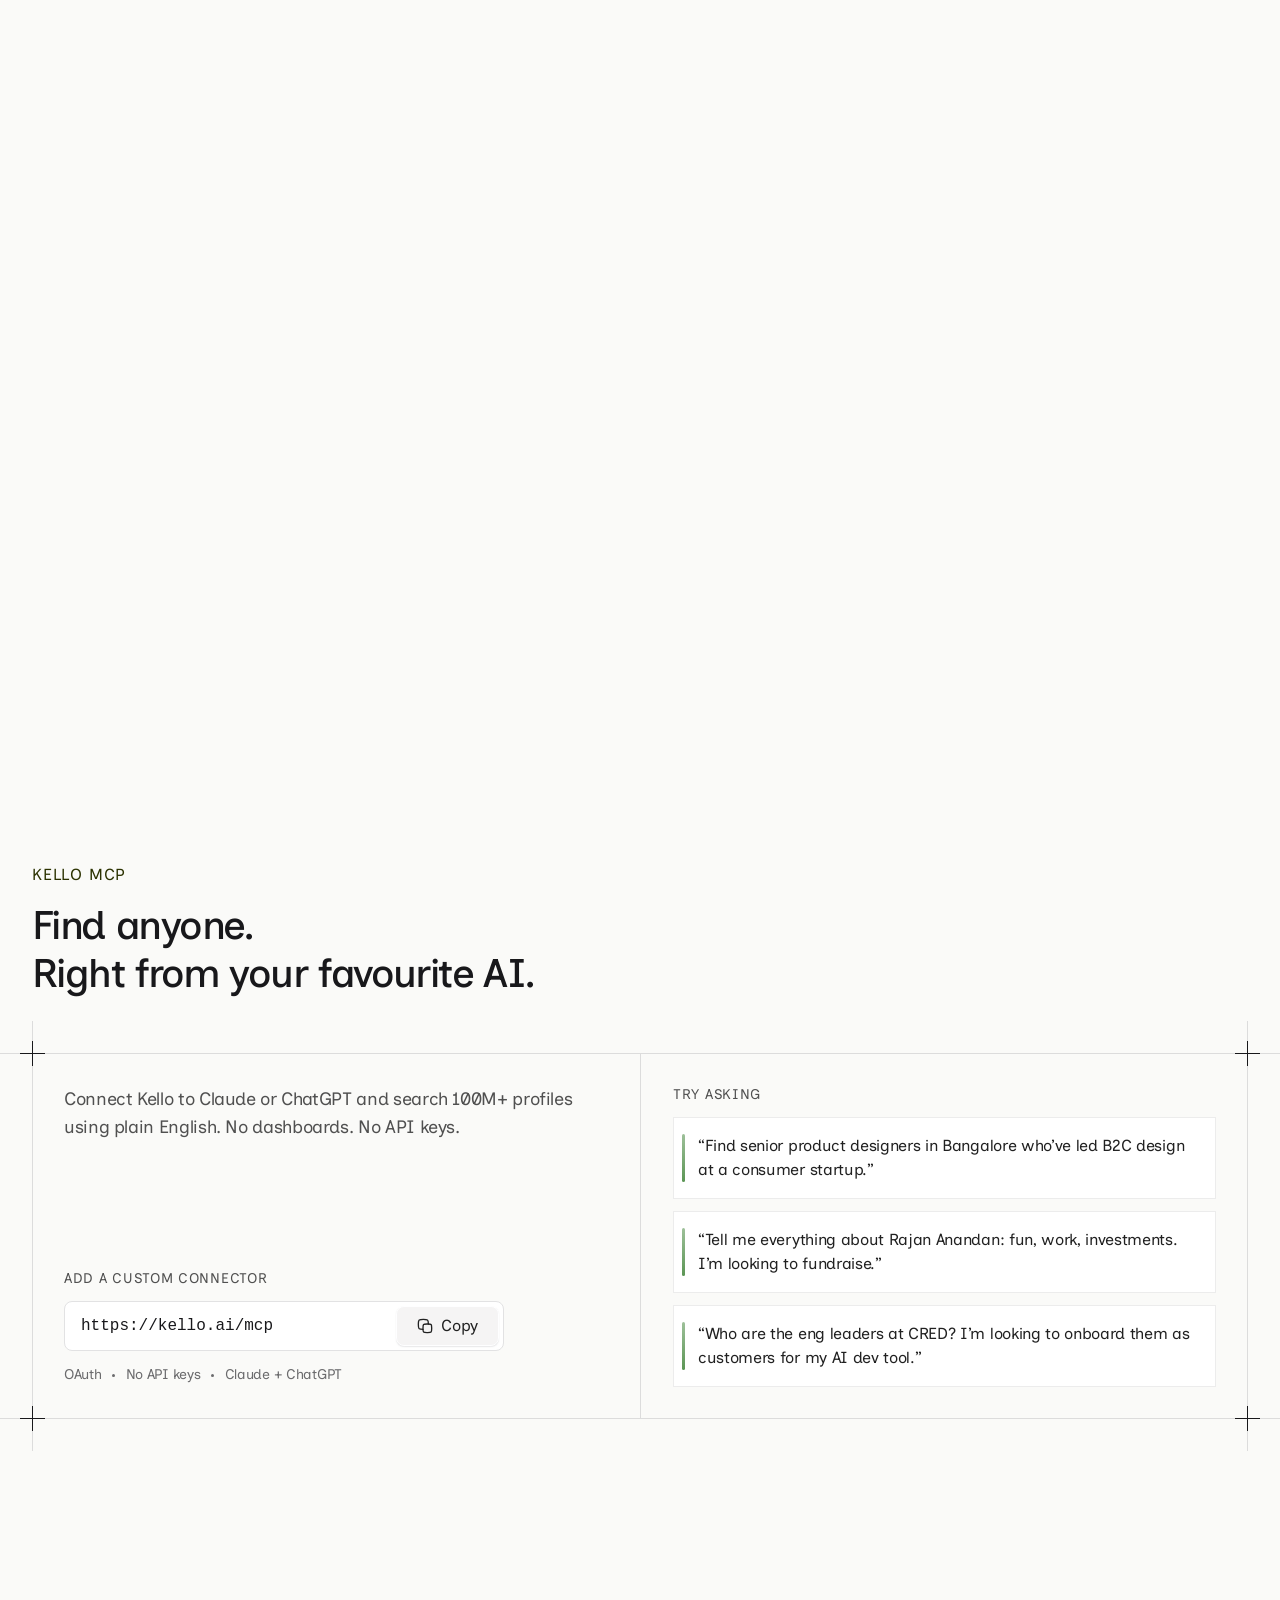
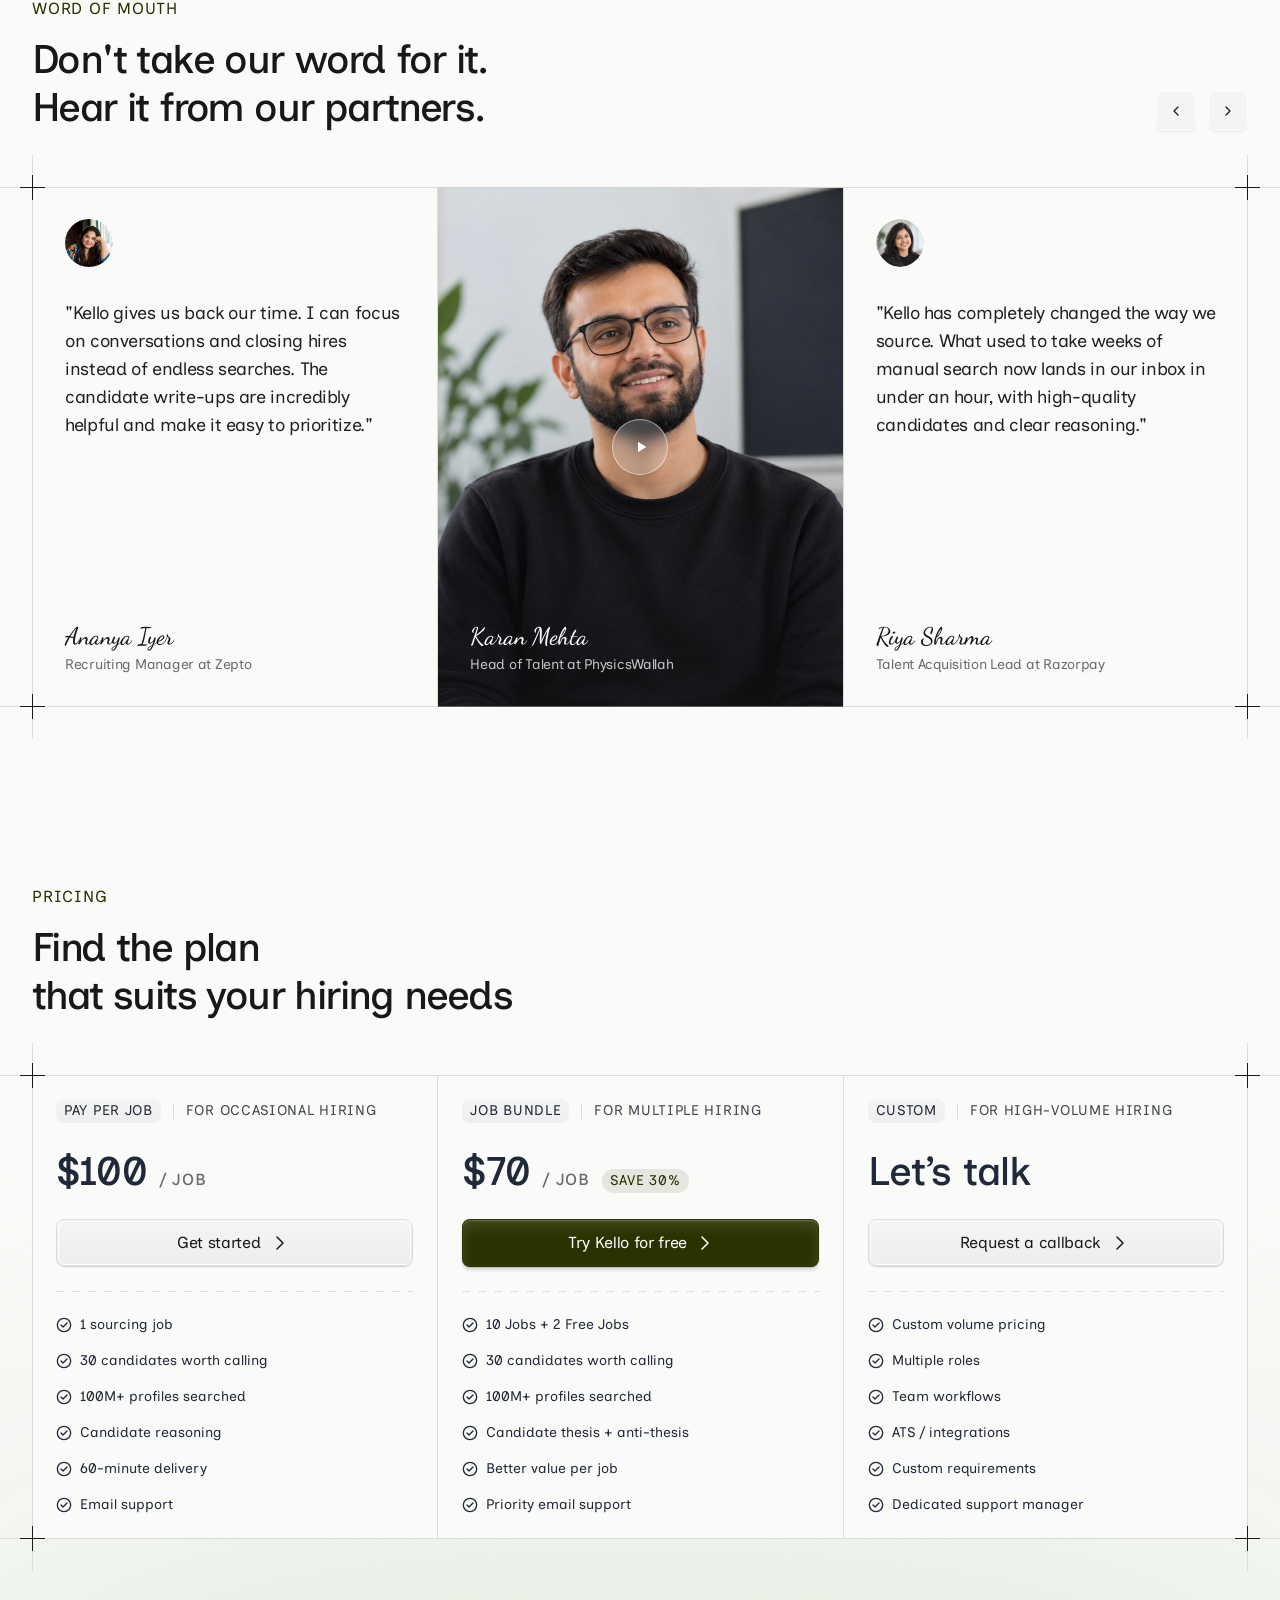
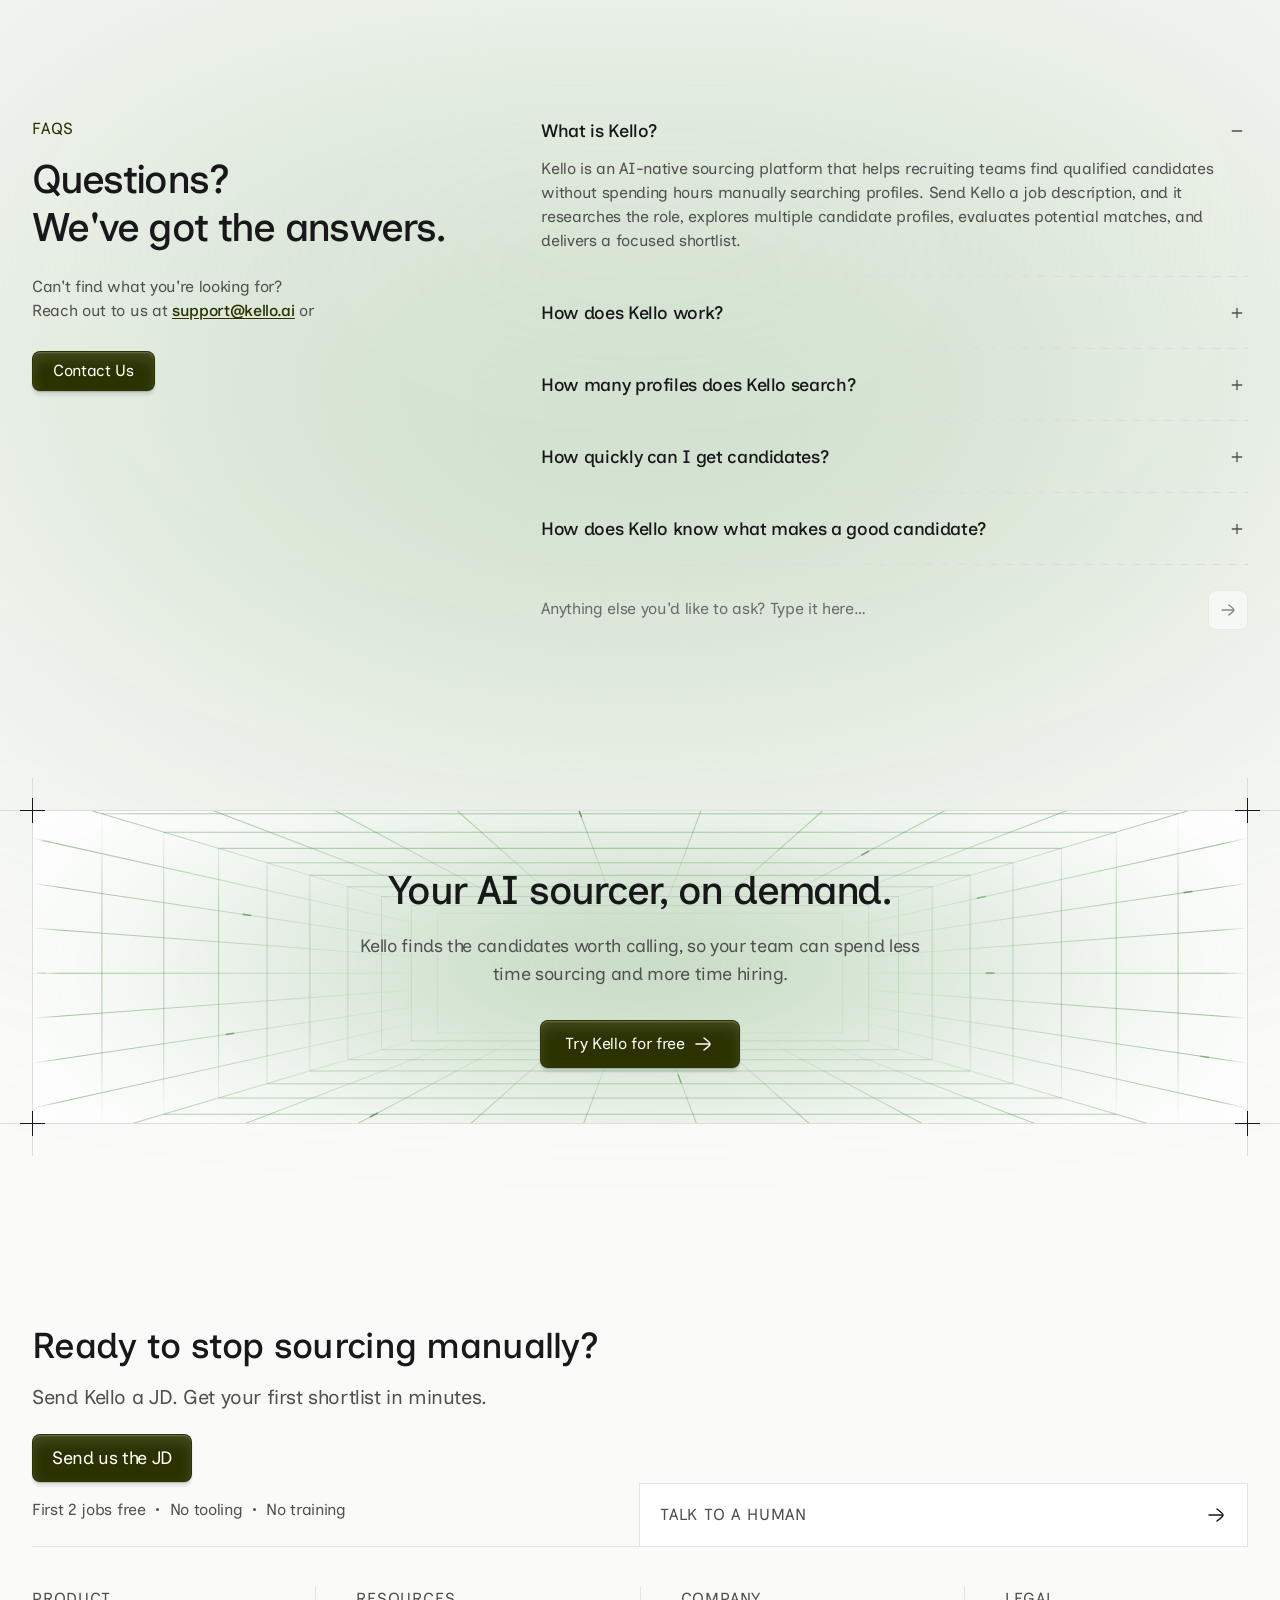
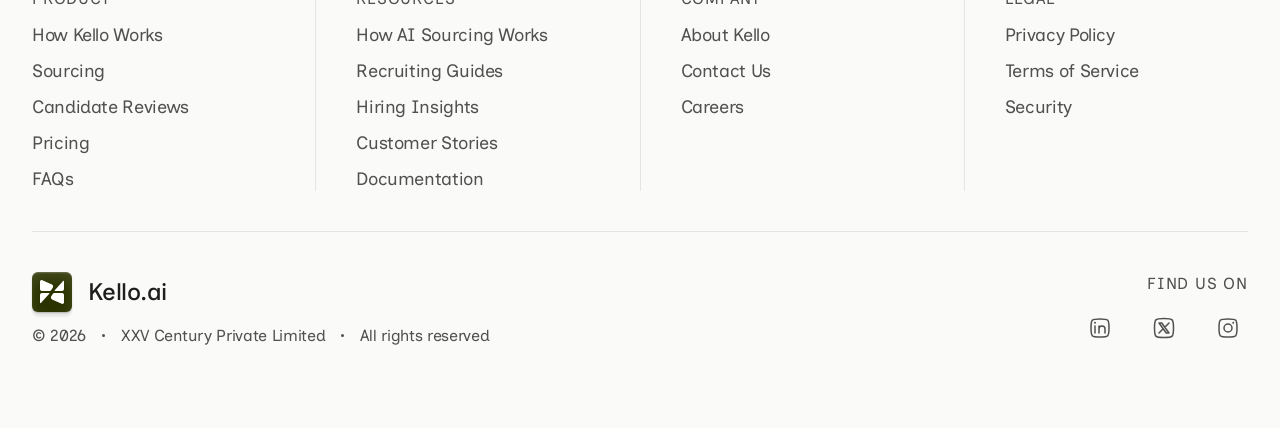
==== commit 65342391: "Description: drop "in a Google Sheet" Co-Authored-By: Claude Opus 5.5 <noreply@anthropic.com> Claude" ====
--- a/index.html
+++ b/index.html
@@ -4,7 +4,7 @@
 <meta charset="UTF-8">
 <meta name="viewport" content="width=device-width, initial-scale=1.0">
 <title>Kello.ai - Your AI sourcer, on demand.</title>
-<meta name="description" content="Email a job description and get 30 ranked candidates back in a Google Sheet within 60 minutes.">
+<meta name="description" content="Email a job description and get 30 ranked candidates back within 60 minutes.">
 <!-- a redesign concept, not Kello's site: keep it out of search results -->
 <meta name="robots" content="noindex, nofollow">
 <!-- social preview (Open Graph + X). Crawlers need absolute URLs, so these
@@ -13,7 +13,7 @@
 <meta property="og:site_name" content="Kello.ai">
 <meta property="og:url" content="https://bhaskar-stack.github.io/kello-ai/">
 <meta property="og:title" content="Kello.ai - Your AI sourcer, on demand.">
-<meta property="og:description" content="Email a job description and get 30 ranked candidates back in a Google Sheet within 60 minutes.">
+<meta property="og:description" content="Email a job description and get 30 ranked candidates back within 60 minutes.">
 <meta property="og:image" content="https://bhaskar-stack.github.io/kello-ai/assets/og-image.jpg">
 <meta property="og:image:type" content="image/jpeg">
 <meta property="og:image:width" content="1200">
@@ -21,7 +21,7 @@
 <meta property="og:image:alt" content="Kello.ai logo with the tagline: Your AI sourcing agent">
 <meta name="twitter:card" content="summary_large_image">
 <meta name="twitter:title" content="Kello.ai - Your AI sourcer, on demand.">
-<meta name="twitter:description" content="Email a job description and get 30 ranked candidates back in a Google Sheet within 60 minutes.">
+<meta name="twitter:description" content="Email a job description and get 30 ranked candidates back within 60 minutes.">
 <meta name="twitter:image" content="https://bhaskar-stack.github.io/kello-ai/assets/og-image.jpg">
 <meta name="twitter:image:alt" content="Kello.ai logo with the tagline: Your AI sourcing agent">
 <link rel="icon" type="image/svg+xml" href="assets/favicon.svg">
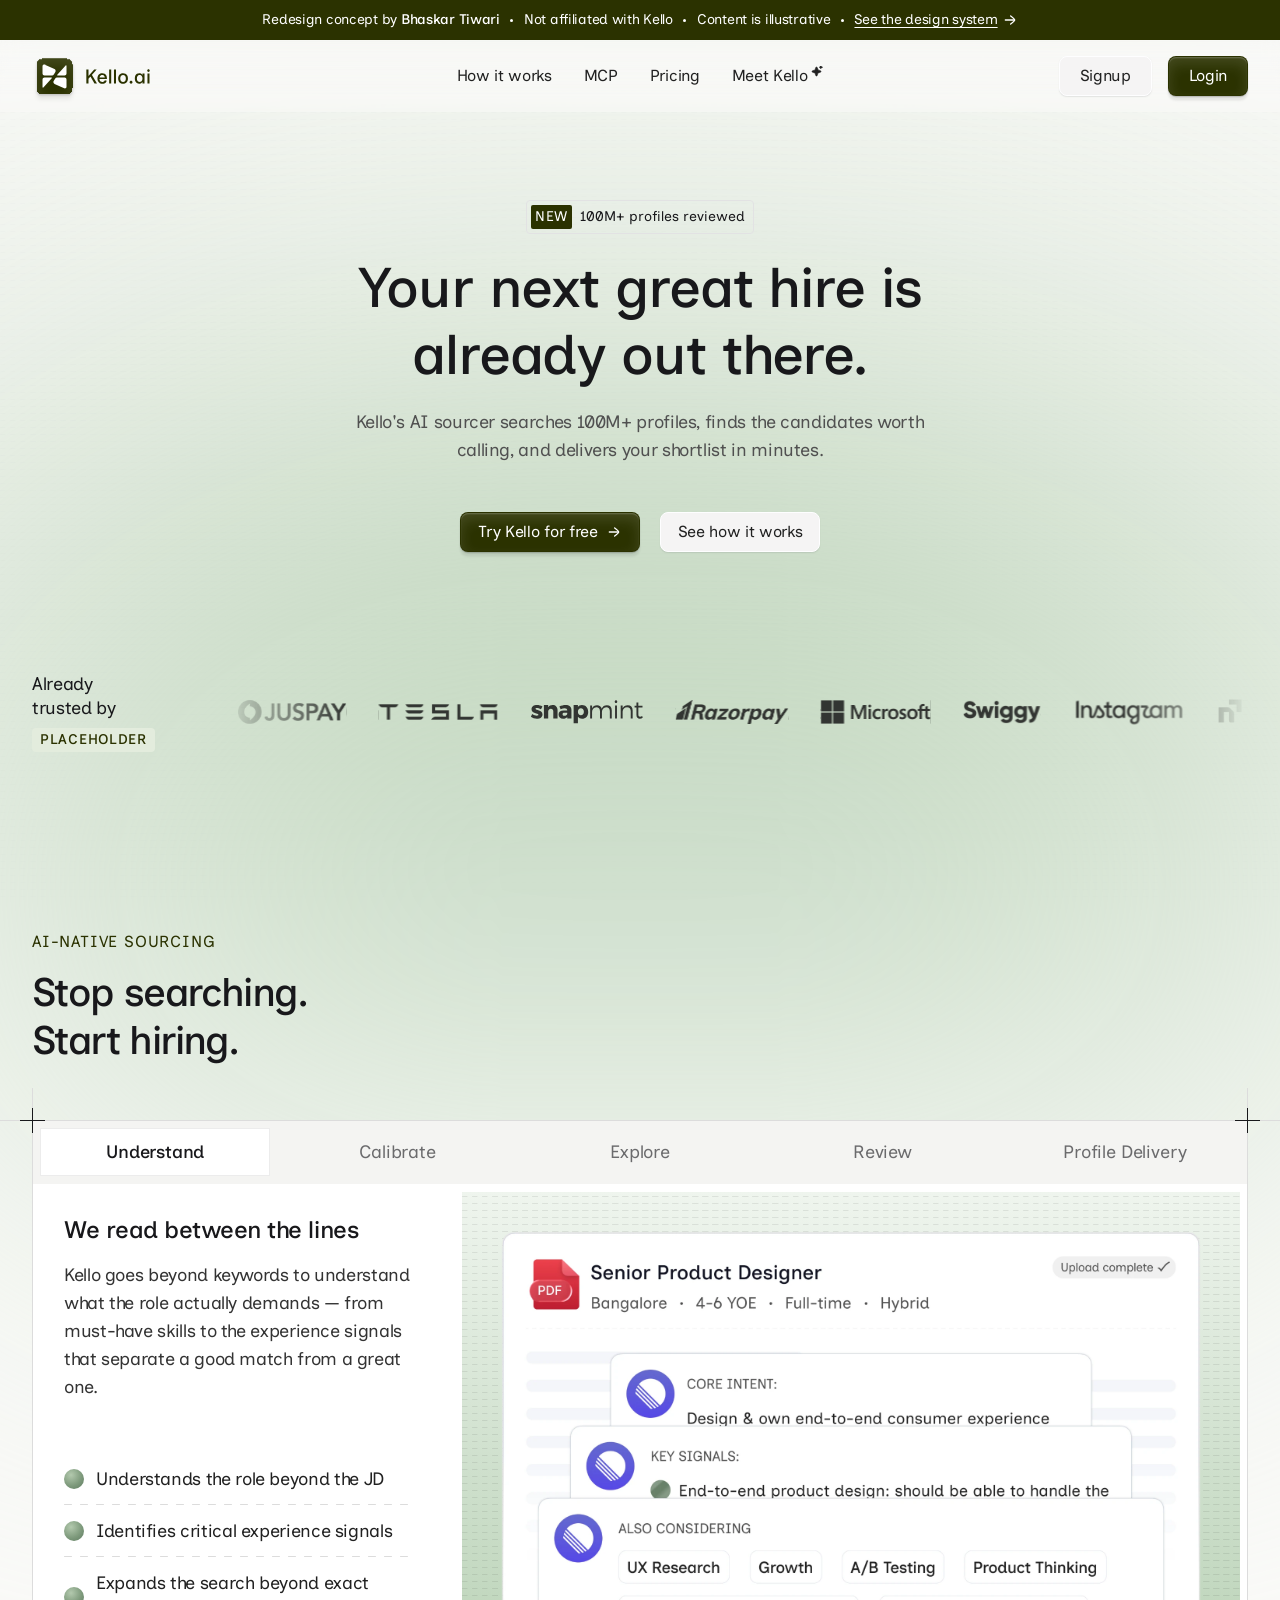
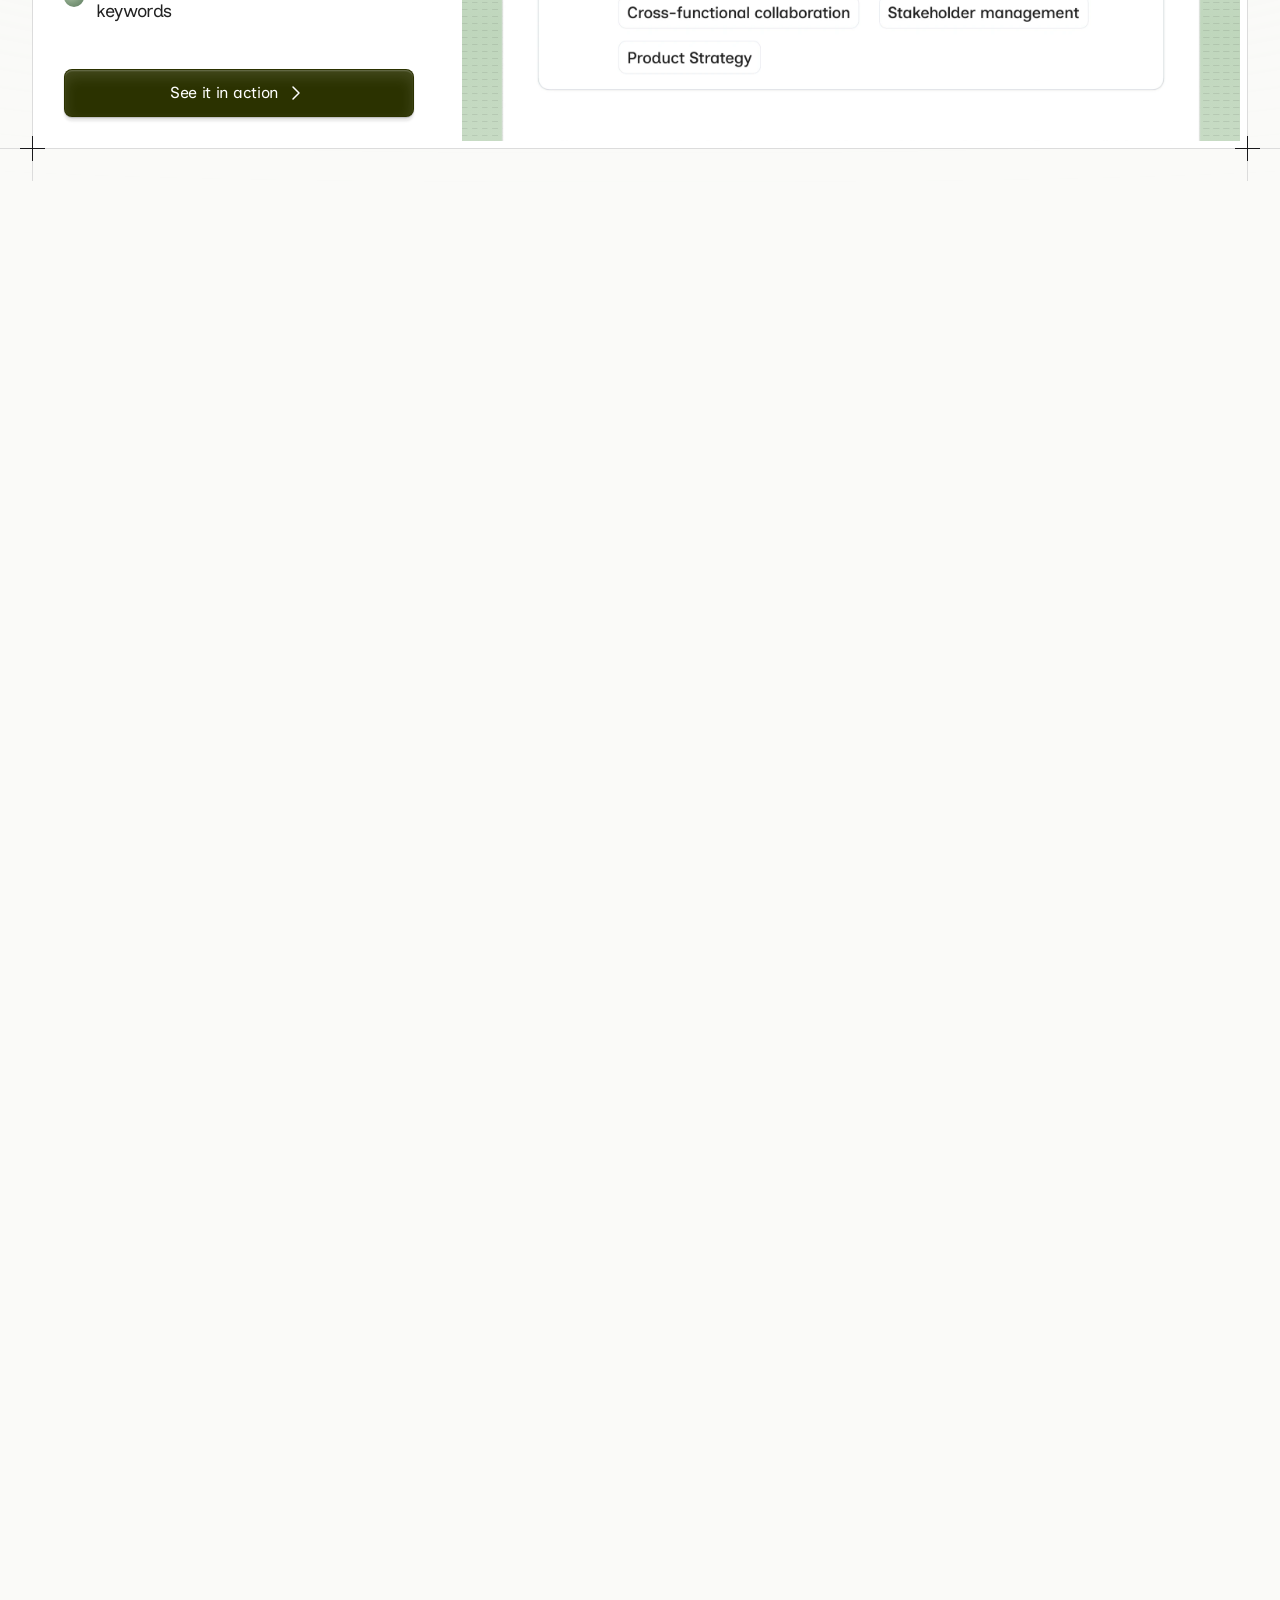
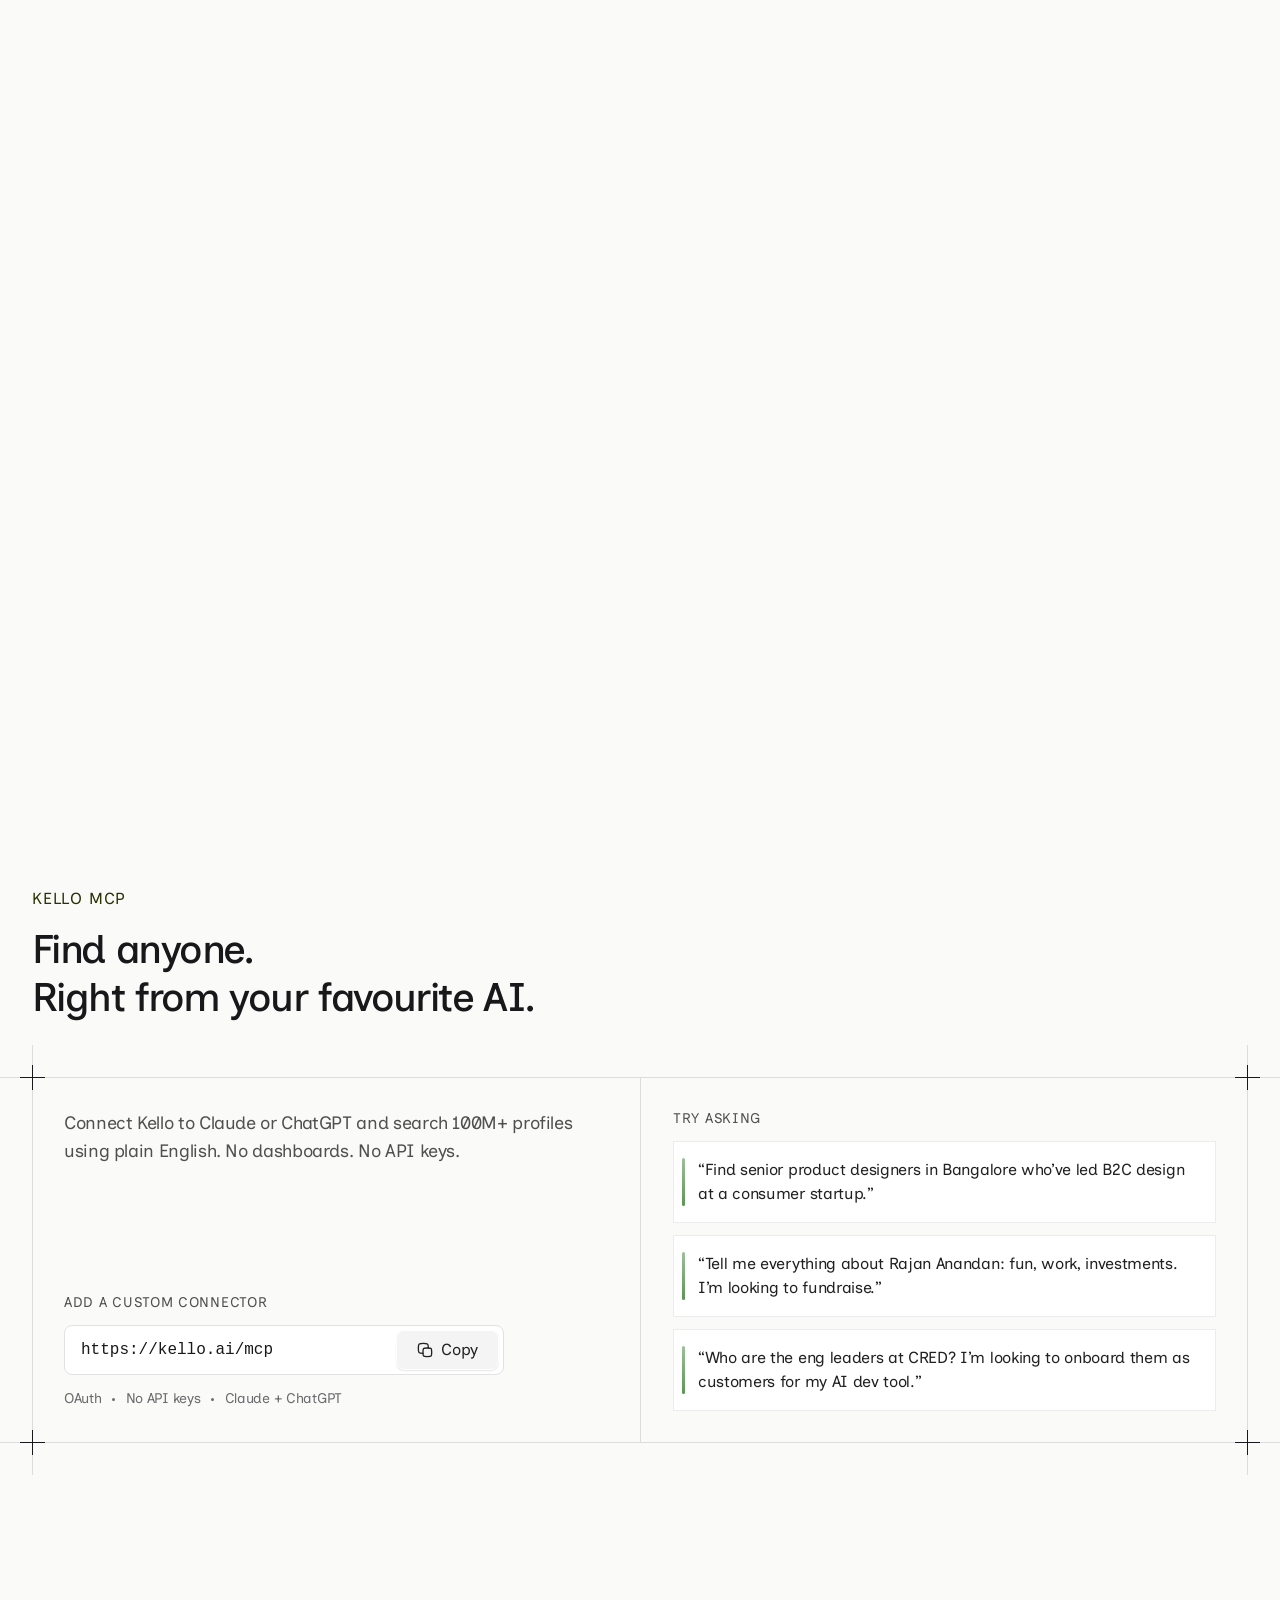
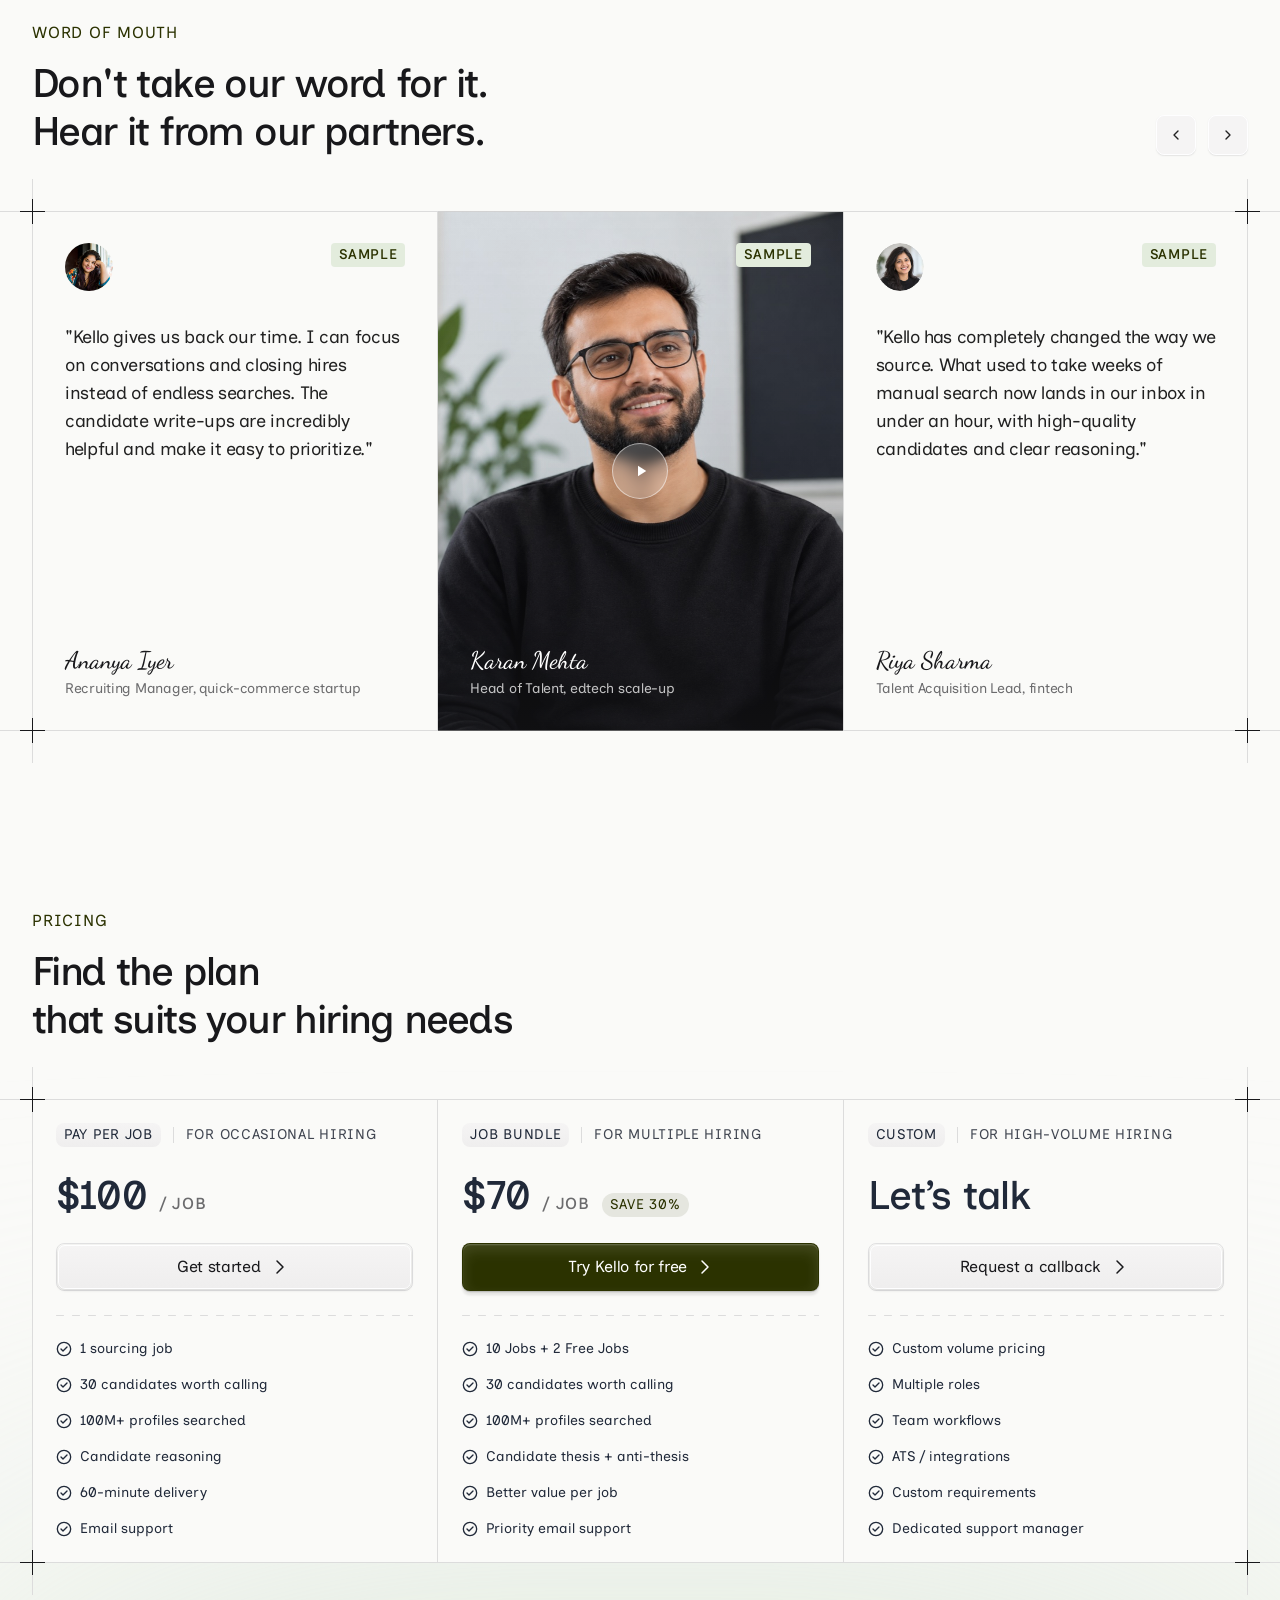
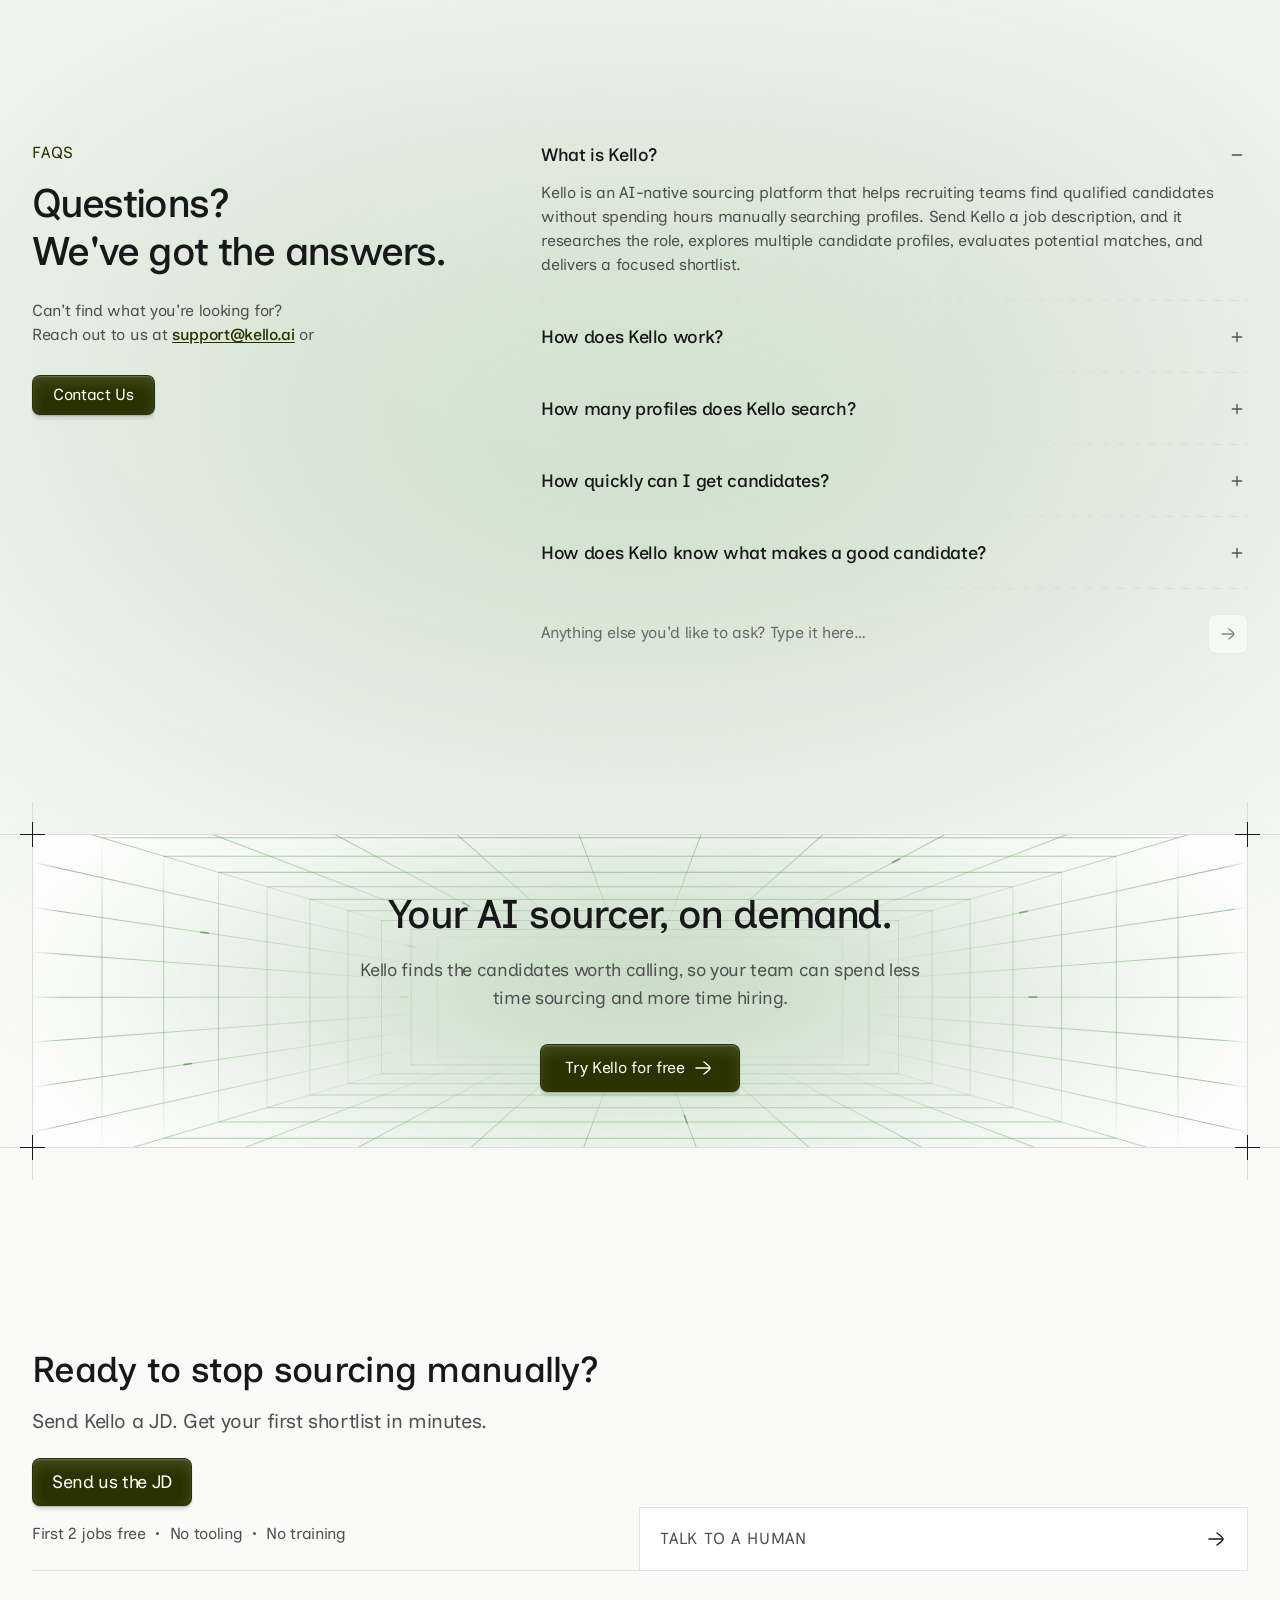
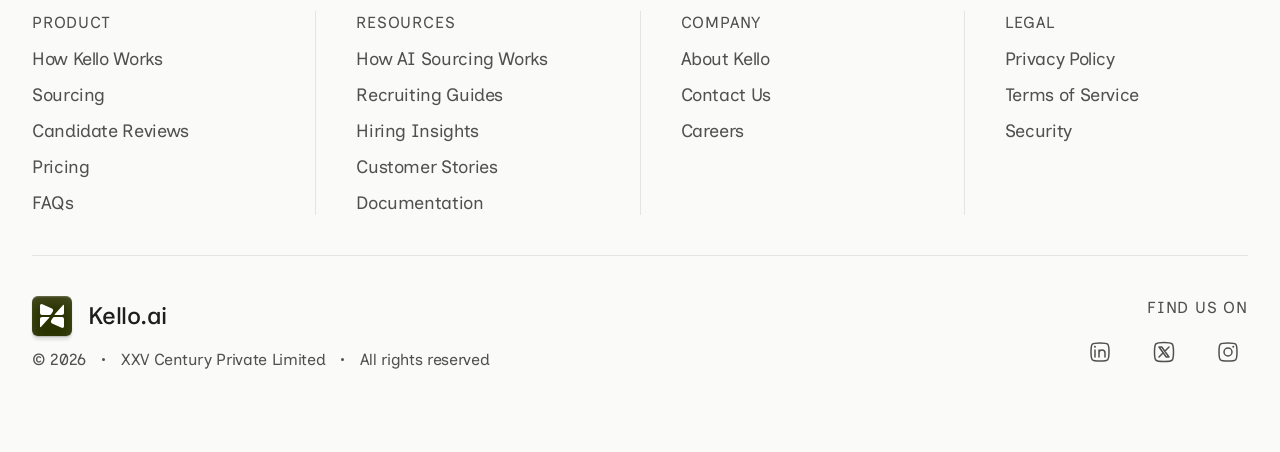
==== commit 74772730: "Flag illustrative content; add a back link to the design system - concept bar: "Content is illustrat" ====
--- a/index.html
+++ b/index.html
@@ -46,7 +46,7 @@
 
 <!-- concept bar: this page is an unofficial redesign, not Kello's site -->
 <div class="concept-bar dot-list">
-  <span>Redesign concept by <strong>Bhaskar Tiwari</strong></span><span class="dot" aria-hidden="true"></span><span>Not affiliated with Kello</span><span class="dot" aria-hidden="true"></span><a href="design-system.html">See the design system<svg class="icon icon-sm" aria-hidden="true"><use href="#i-arrow-right"/></svg></a>
+  <span>Redesign concept by <strong>Bhaskar Tiwari</strong></span><span class="dot" aria-hidden="true"></span><span>Not affiliated with Kello</span><span class="dot" aria-hidden="true"></span><span>Content is illustrative</span><span class="dot" aria-hidden="true"></span><a href="design-system.html">See the design system<svg class="icon icon-sm" aria-hidden="true"><use href="#i-arrow-right"/></svg></a>
 </div>
 
 <header class="site-header">
@@ -86,10 +86,10 @@
     </div>
 
     <div class="trust-row">
-      <span class="trust-label">Already<br>trusted by</span>
+      <div class="trust-label"><span>Already<br>trusted by</span><span class="sample-tag">Placeholder</span></div>
       <div class="ticker">
         <div class="ticker-track">
-          <img src="assets/logos.svg" alt="Trusted by JUSPAY, Tesla, Snapmint, Razorpay, Microsoft, Swiggy, Instagram, navi and Google">
+          <img src="assets/logos.svg" alt="Placeholder customer logos: JUSPAY, Tesla, Snapmint, Razorpay, Microsoft, Swiggy, Instagram, navi and Google">
           <img src="assets/logos.svg" alt="" aria-hidden="true">
         </div>
       </div>
@@ -255,36 +255,42 @@
 
     <p class="sr-only" id="wom-status" aria-live="polite"></p>
     <div class="wom-frame ruled-frame" id="wom-frame" role="region" aria-label="Customer testimonials">
+      <!-- illustrative testimonial: swap in a real customer's name, role, quote and photo -->
       <div class="wom-card">
+        <span class="sample-tag">Sample</span>
         <img class="avatar" src="assets/avatar-ananya.jpg" alt="Ananya Iyer">
         <p class="wom-quote">"Kello gives us back our time. I can focus on conversations and closing hires instead of endless searches. The candidate write-ups are incredibly helpful and make it easy to prioritize."</p>
         <div class="wom-author">
           <div class="wom-sig">Ananya Iyer</div>
-          <div class="wom-role">Recruiting Manager at Zepto</div>
-        </div>
-      </div>
-
+          <div class="wom-role">Recruiting Manager, quick-commerce startup</div>
+        </div>
+      </div>
+
+      <!-- illustrative testimonial: swap in a real customer's name, role, quote and photo -->
       <div class="wom-card video">
+        <span class="sample-tag">Sample</span>
         <img src="assets/photo-karan.jpg" alt="Karan Mehta">
         <span class="play-btn" aria-hidden="true">
           <svg class="icon" aria-hidden="true"><use href="#i-play"/></svg>
         </span>
         <div class="wom-author">
           <div class="wom-sig">Karan Mehta</div>
-          <div class="wom-role">Head of Talent at PhysicsWallah</div>
-        </div>
-      </div>
-
+          <div class="wom-role">Head of Talent, edtech scale-up</div>
+        </div>
+      </div>
+
+      <!-- illustrative testimonial: swap in a real customer's name, role, quote and photo -->
       <div class="wom-card">
+        <span class="sample-tag">Sample</span>
         <img class="avatar" src="assets/avatar-riya.jpg" alt="Riya Sharma">
         <p class="wom-quote">"Kello has completely changed the way we source. What used to take weeks of manual search now lands in our inbox in under an hour, with high-quality candidates and clear reasoning."</p>
         <div class="wom-author">
           <div class="wom-sig">Riya Sharma</div>
-          <div class="wom-role">Talent Acquisition Lead at Razorpay</div>
-        </div>
-      </div>
-
-      <!-- placeholder testimonial: swap in a real customer's name, role, quote and photo -->
+          <div class="wom-role">Talent Acquisition Lead, fintech</div>
+        </div>
+      </div>
+
+      <!-- illustrative testimonial: swap in a real customer's name, role, quote and photo -->
       <div class="wom-card video">
         <span class="sample-tag">Sample</span>
         <div class="wom-poster" role="img" aria-label="Arjun Nair"></div>
@@ -293,22 +299,22 @@
         </span>
         <div class="wom-author">
           <div class="wom-sig">Arjun Nair</div>
-          <div class="wom-role">Director of Talent at Swiggy</div>
-        </div>
-      </div>
-
-      <!-- placeholder testimonial: swap in a real customer's name, role, quote and photo -->
+          <div class="wom-role">Director of Talent, consumer tech</div>
+        </div>
+      </div>
+
+      <!-- illustrative testimonial: swap in a real customer's name, role, quote and photo -->
       <div class="wom-card">
         <span class="sample-tag">Sample</span>
         <span class="avatar initials" aria-hidden="true">MK</span>
         <p class="wom-quote">"We filled two senior engineering roles in our first month. Kello surfaced people our team had never come across, and every profile came with reasoning we could forward straight to the hiring manager."</p>
         <div class="wom-author">
           <div class="wom-sig">Meera Kapoor</div>
-          <div class="wom-role">HR Business Partner at Snapmint</div>
-        </div>
-      </div>
-
-      <!-- placeholder testimonial: swap in a real customer's name, role, quote and photo -->
+          <div class="wom-role">HR Business Partner, consumer-finance startup</div>
+        </div>
+      </div>
+
+      <!-- illustrative testimonial: swap in a real customer's name, role, quote and photo -->
       <div class="wom-card video">
         <span class="sample-tag">Sample</span>
         <div class="wom-poster" role="img" aria-label="Vikram Rao"></div>
@@ -317,7 +323,7 @@
         </span>
         <div class="wom-author">
           <div class="wom-sig">Vikram Rao</div>
-          <div class="wom-role">VP of People at JUSPAY</div>
+          <div class="wom-role">VP of People, payments company</div>
         </div>
       </div>
       <span class="ruled-corner tl" aria-hidden="true"></span>
--- a/styles/components.css
+++ b/styles/components.css
@@ -159,6 +159,17 @@
   background:radial-gradient(circle at 35% 30%, #b3c9ae 0%, #7f9b7d 55%, #5d7a5f 100%);
 }
 
+/* ---- Sample tag: marks illustrative or placeholder content ----------------
+   <span class="sample-tag">Sample</span> */
+.sample-tag{
+  display:inline-block;
+  padding:var(--space-1) var(--space-2);
+  border-radius:var(--radius-sm);
+  background:var(--sage-100);color:var(--color-text-brand);
+  font-size:var(--text-tag-size);line-height:var(--text-tag-lh);font-weight:var(--weight-medium);letter-spacing:var(--tracking-caps);text-transform:uppercase;
+  white-space:nowrap;
+}
+
 /* ---- Copy field -----------------------------------------------------------
    A value to paste somewhere else (a URL, a key) with a copy button.
    <div class="copy-field"><code id="x">..</code>
--- a/styles/home.css
+++ b/styles/home.css
@@ -54,6 +54,7 @@
   flex-shrink:0;
   width:150px;
 }
+.trust-label .sample-tag{display:table;margin-top:var(--space-2);}
 .ticker{
   flex:1;
   min-width:0;
@@ -202,14 +203,8 @@
   letter-spacing:var(--tracking-tight);
   color:var(--color-text-strong);
 }
-/* marks a placeholder testimonial until a real customer's replaces it */
-.sample-tag{
-  position:absolute;top:var(--space-8);right:var(--space-8);z-index:3;
-  padding:var(--space-1) var(--space-2);
-  border-radius:var(--radius-sm);
-  background:var(--sage-100);color:var(--color-text-brand);
-  font-size:var(--text-tag-size);line-height:var(--text-tag-lh);font-weight:var(--weight-medium);letter-spacing:var(--tracking-caps);text-transform:uppercase;
-}
+/* the sample tag sits in the card's top-right corner */
+.wom-card .sample-tag{position:absolute;top:var(--space-8);right:var(--space-8);z-index:3;}
 /* signature + designation sit on the card's bottom edge */
 .wom-author{margin-top:auto;}
 .wom-sig{
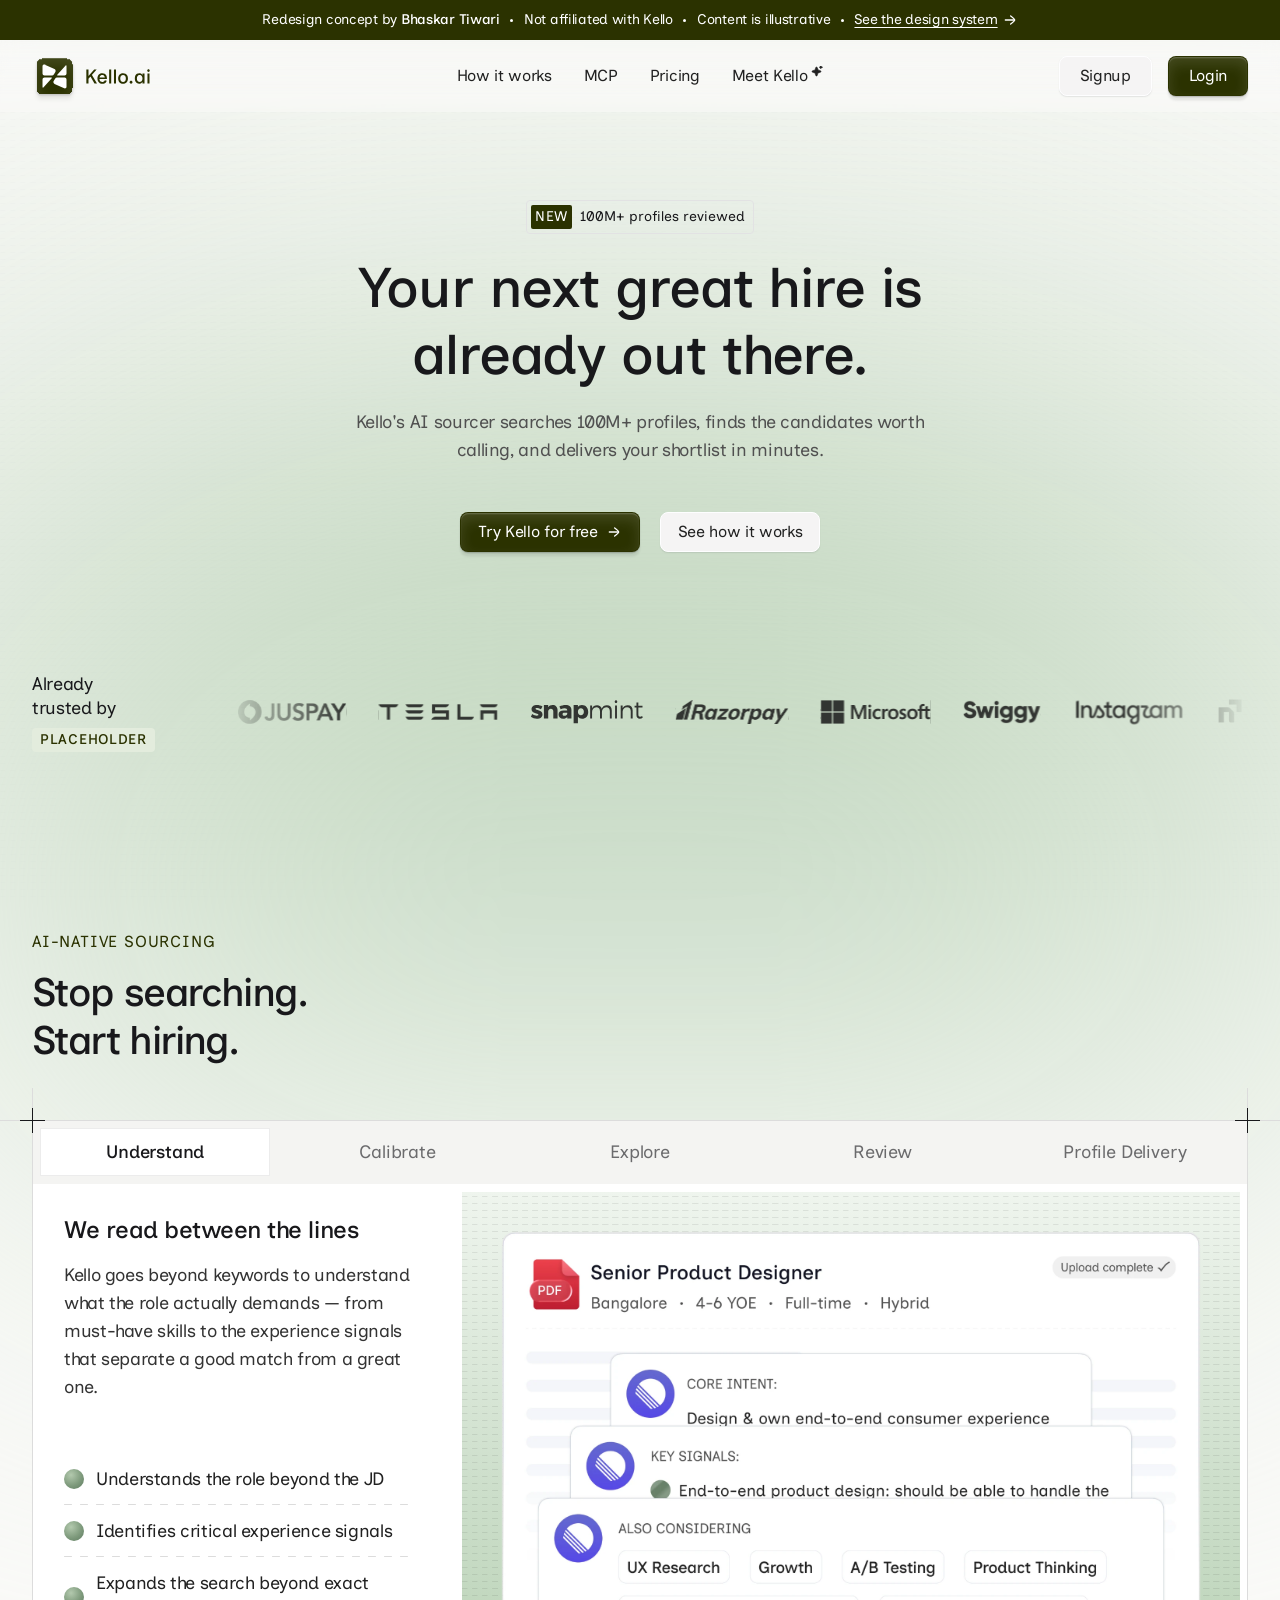
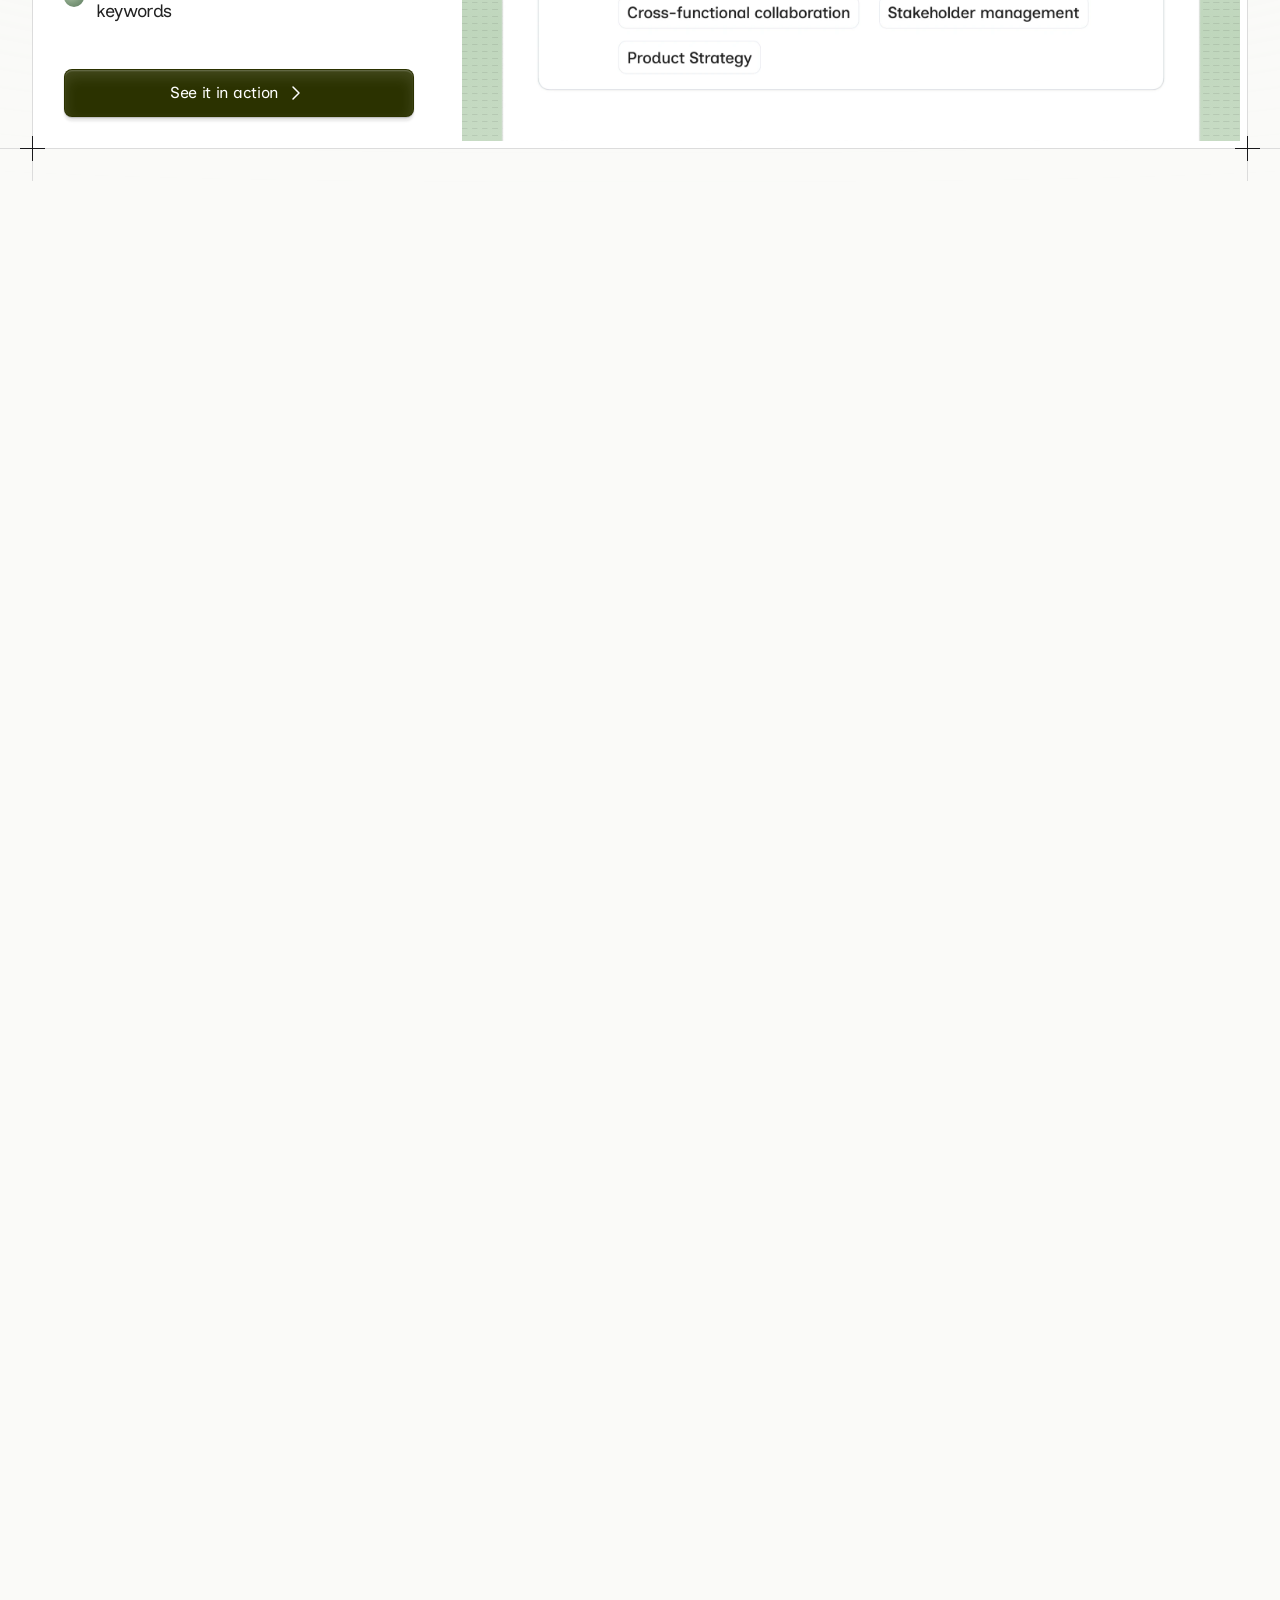
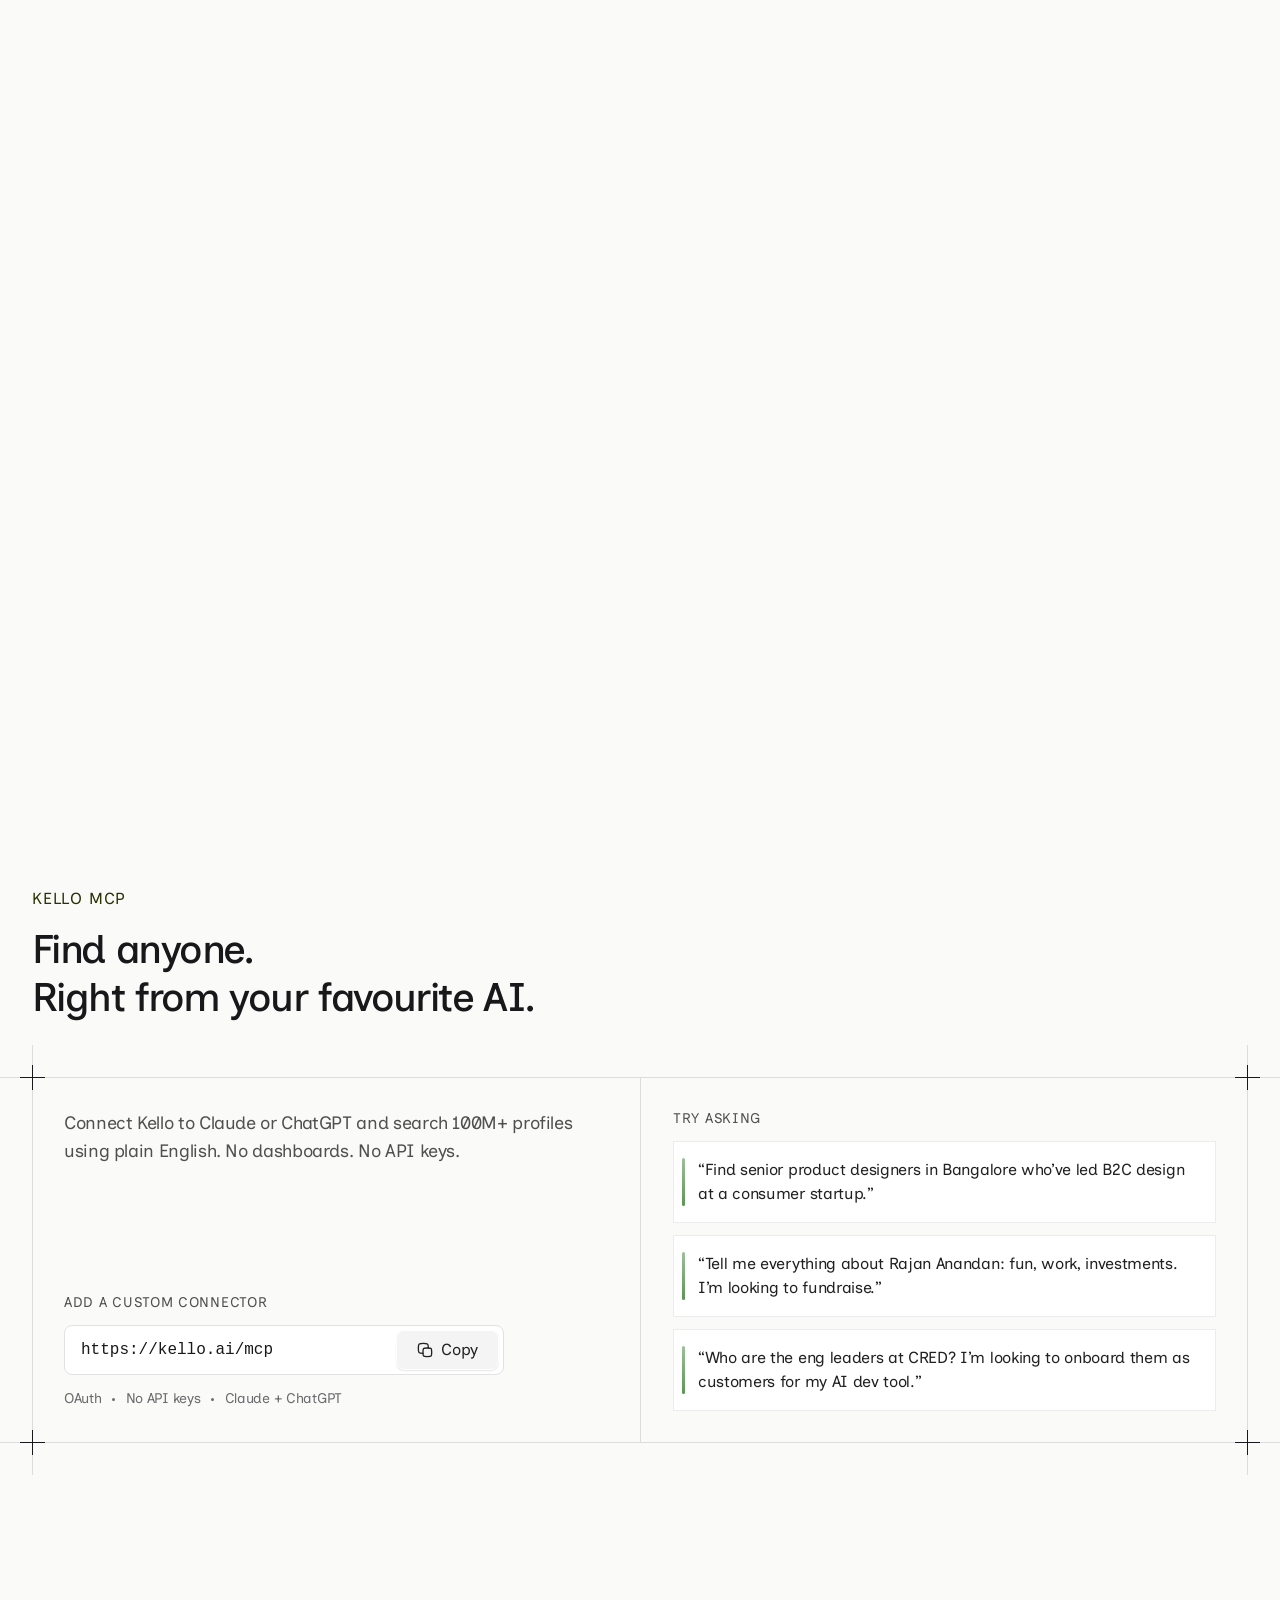
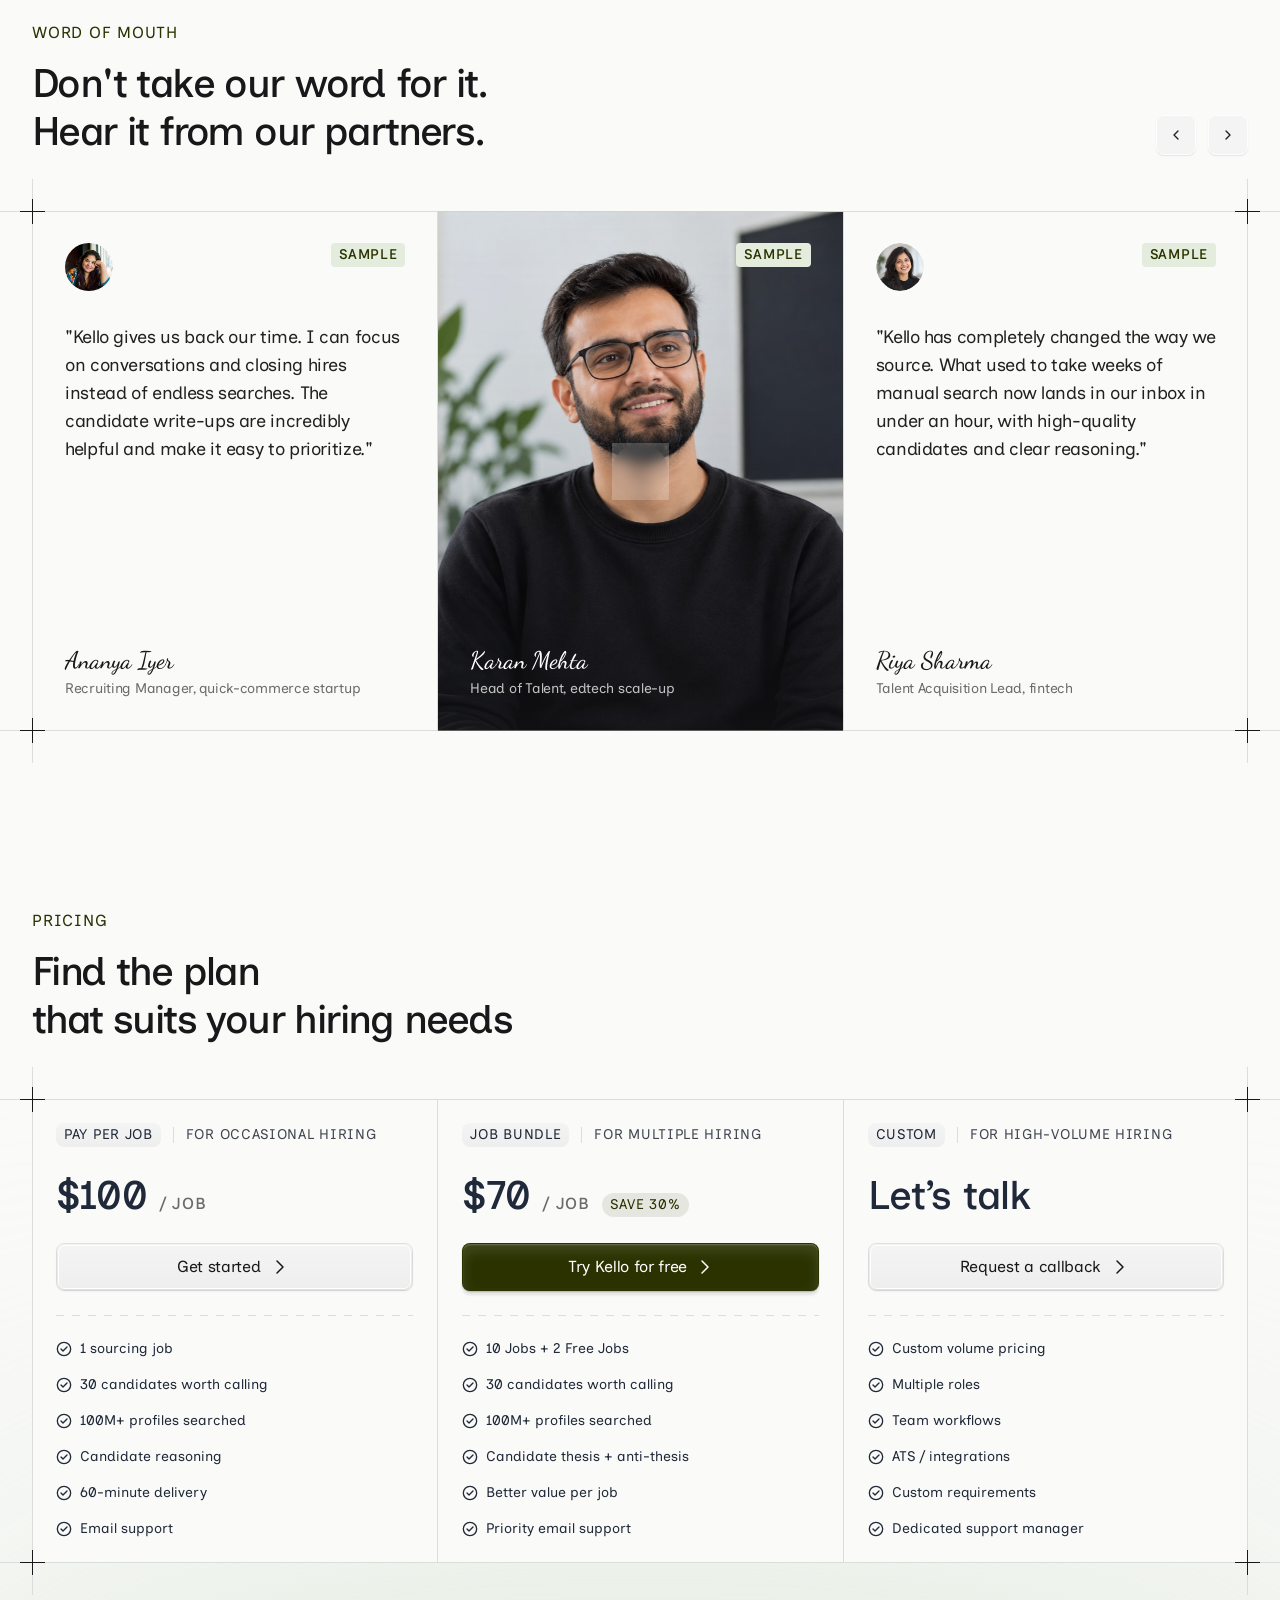
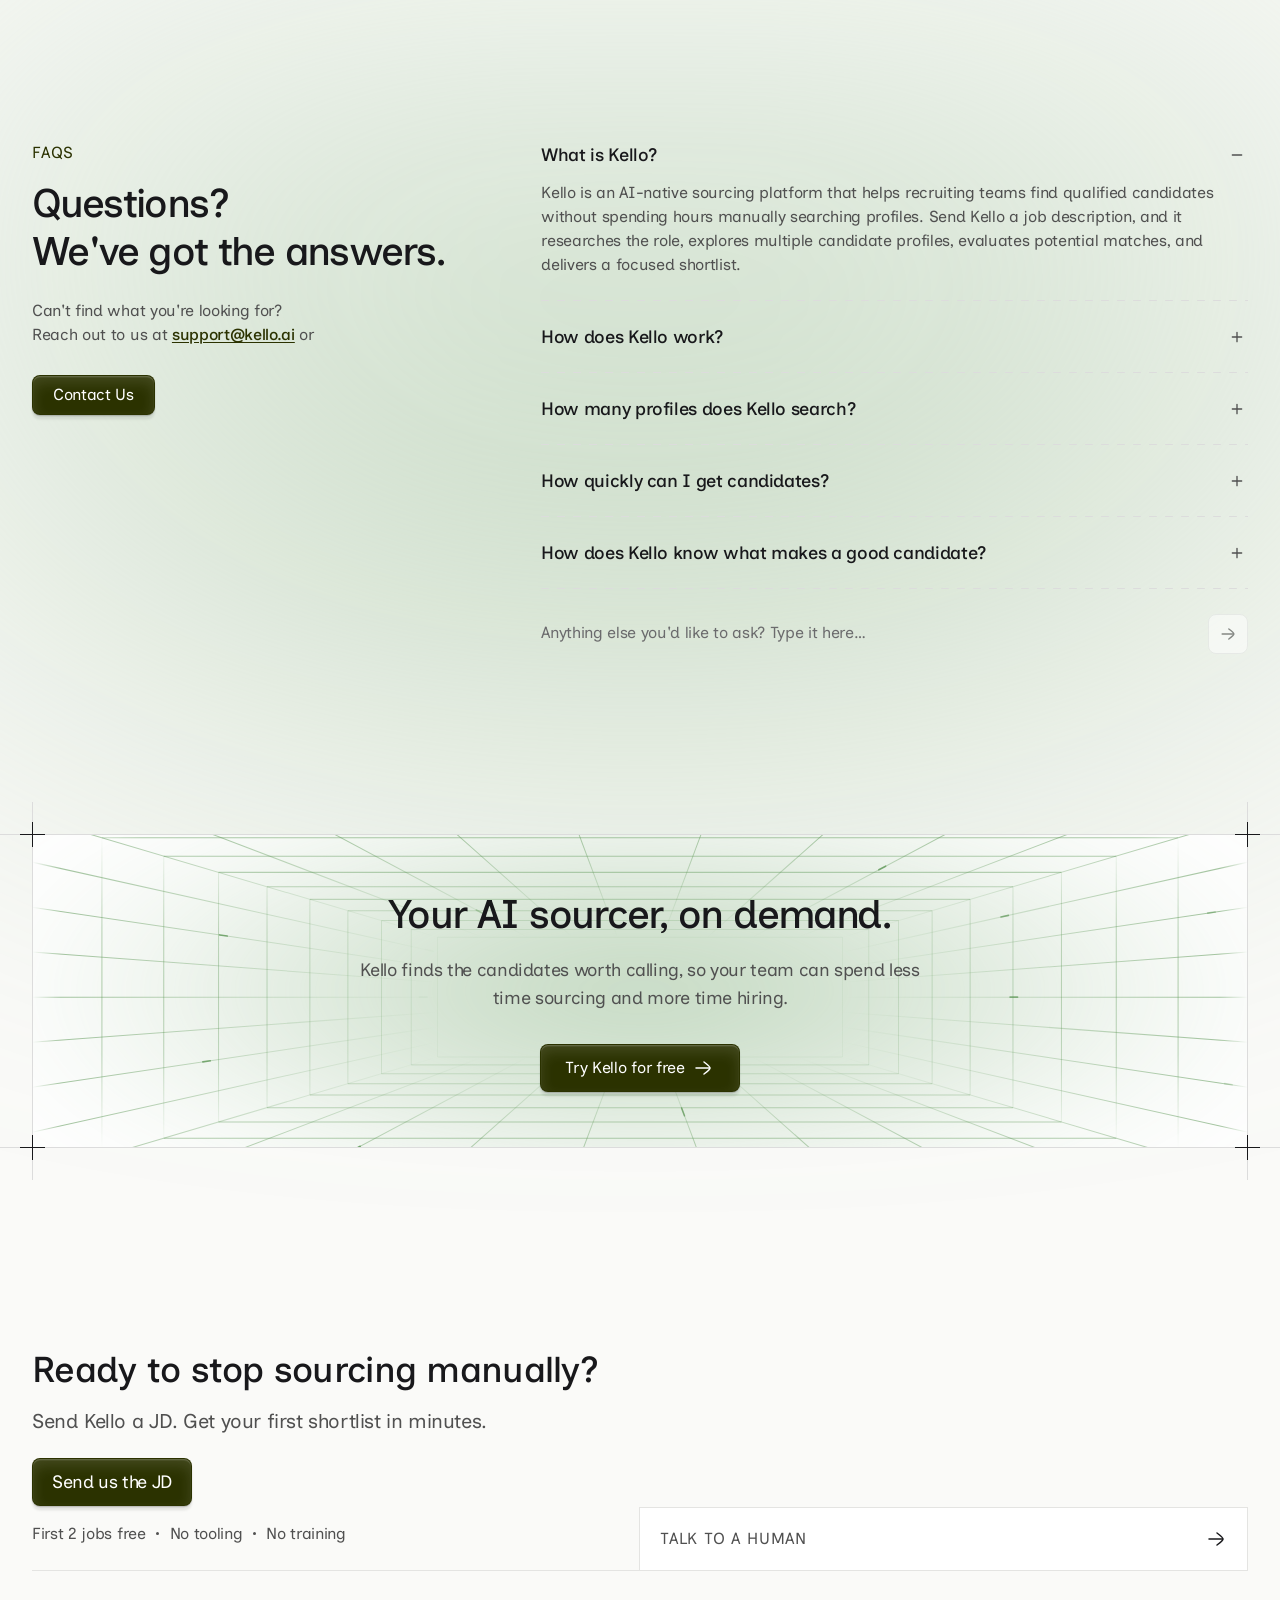
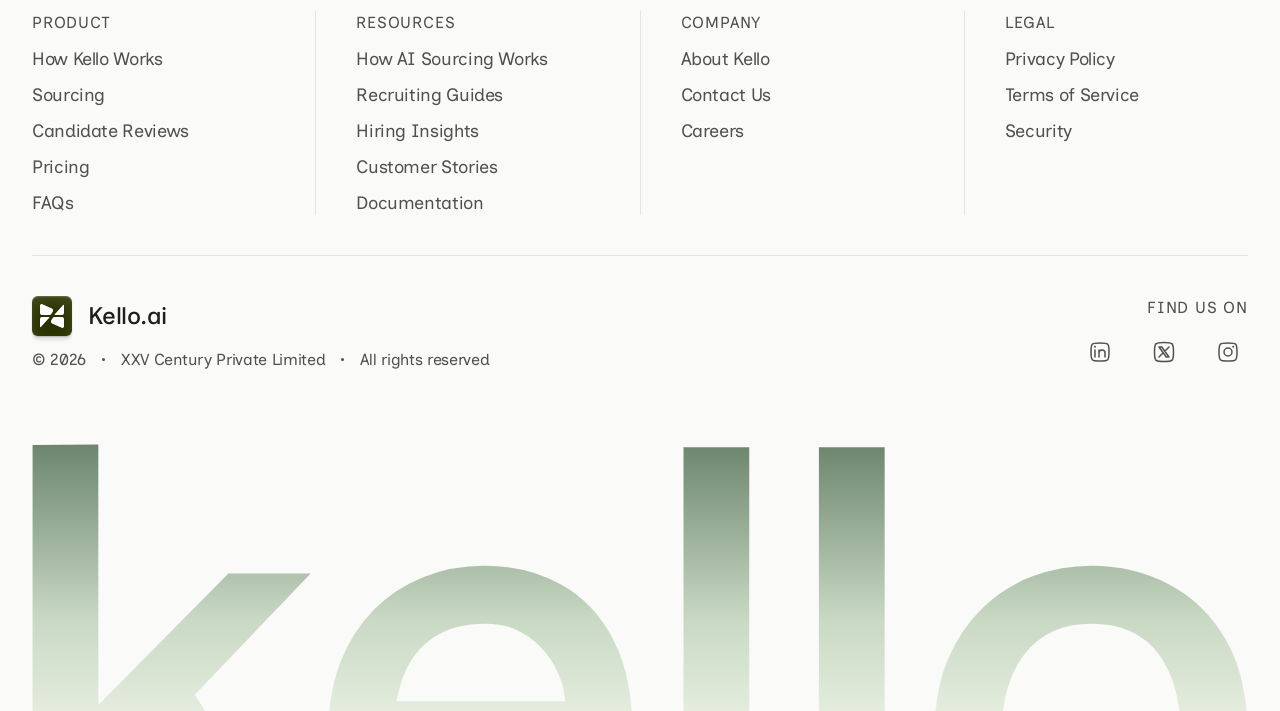
==== commit 16e427c9: "Footer: oversized cropped "kello" wordmark The word's ink spans the content column (sized with conta" ====
--- a/index.html
+++ b/index.html
@@ -588,6 +588,9 @@
         </div>
       </div>
     </div>
+
+    <!-- oversized wordmark, cropped by the page edge -->
+    <div class="footer-giant" aria-hidden="true"><div class="footer-giant-crop"><span>kello</span></div></div>
   </div>
 </footer>
 
--- a/styles/components.css
+++ b/styles/components.css
@@ -522,7 +522,7 @@
 .site-footer{
   position:relative;
   z-index:var(--z-footer);
-  padding:var(--space-20) 0 var(--space-20);
+  padding:var(--space-20) 0 0;   /* the giant wordmark meets the bottom edge */
   background-color:var(--color-bg-page);
   background-image:url('../assets/bg-pattern-tile.svg');
   background-repeat:repeat;
@@ -627,6 +627,31 @@
 }
 .social-icons a:hover{color:var(--color-text-brand);}
 
+/* oversized "kello" at the foot of the page: its ink spans the content
+   width exactly and the bottom 40% of the letters is cropped off.
+   Inclusive Sans 500 at -0.04em: ink is 1.901em wide starting 0.087em in;
+   with line-height 1 the letters run from 0.131em to 0.85em (0.719em tall),
+   so 60% of them is 0.431em. */
+.footer-giant{container-type:inline-size;margin-top:var(--space-16);}
+.footer-giant-crop{
+  font-size:calc(100cqw / 1.901);
+  height:0.431em;
+  overflow:hidden;
+}
+.footer-giant span{
+  display:block;
+  margin:-0.131em 0 0 -0.087em;
+  font-weight:var(--weight-medium);
+  line-height:1;
+  letter-spacing:var(--tracking-tighter);
+  white-space:nowrap;
+  /* sage, dark at the top of the letters to pale at the crop */
+  background:linear-gradient(180deg, var(--sage-500) 13%, var(--sage-200) 42%, var(--sage-100) 56%);
+  -webkit-background-clip:text;background-clip:text;
+  color:transparent;
+  user-select:none;
+}
+
 @media (prefers-reduced-motion: reduce){
   .btn, .btn:hover, .btn:active{transform:none;transition:none;}
   .faq-a{transition:none;}
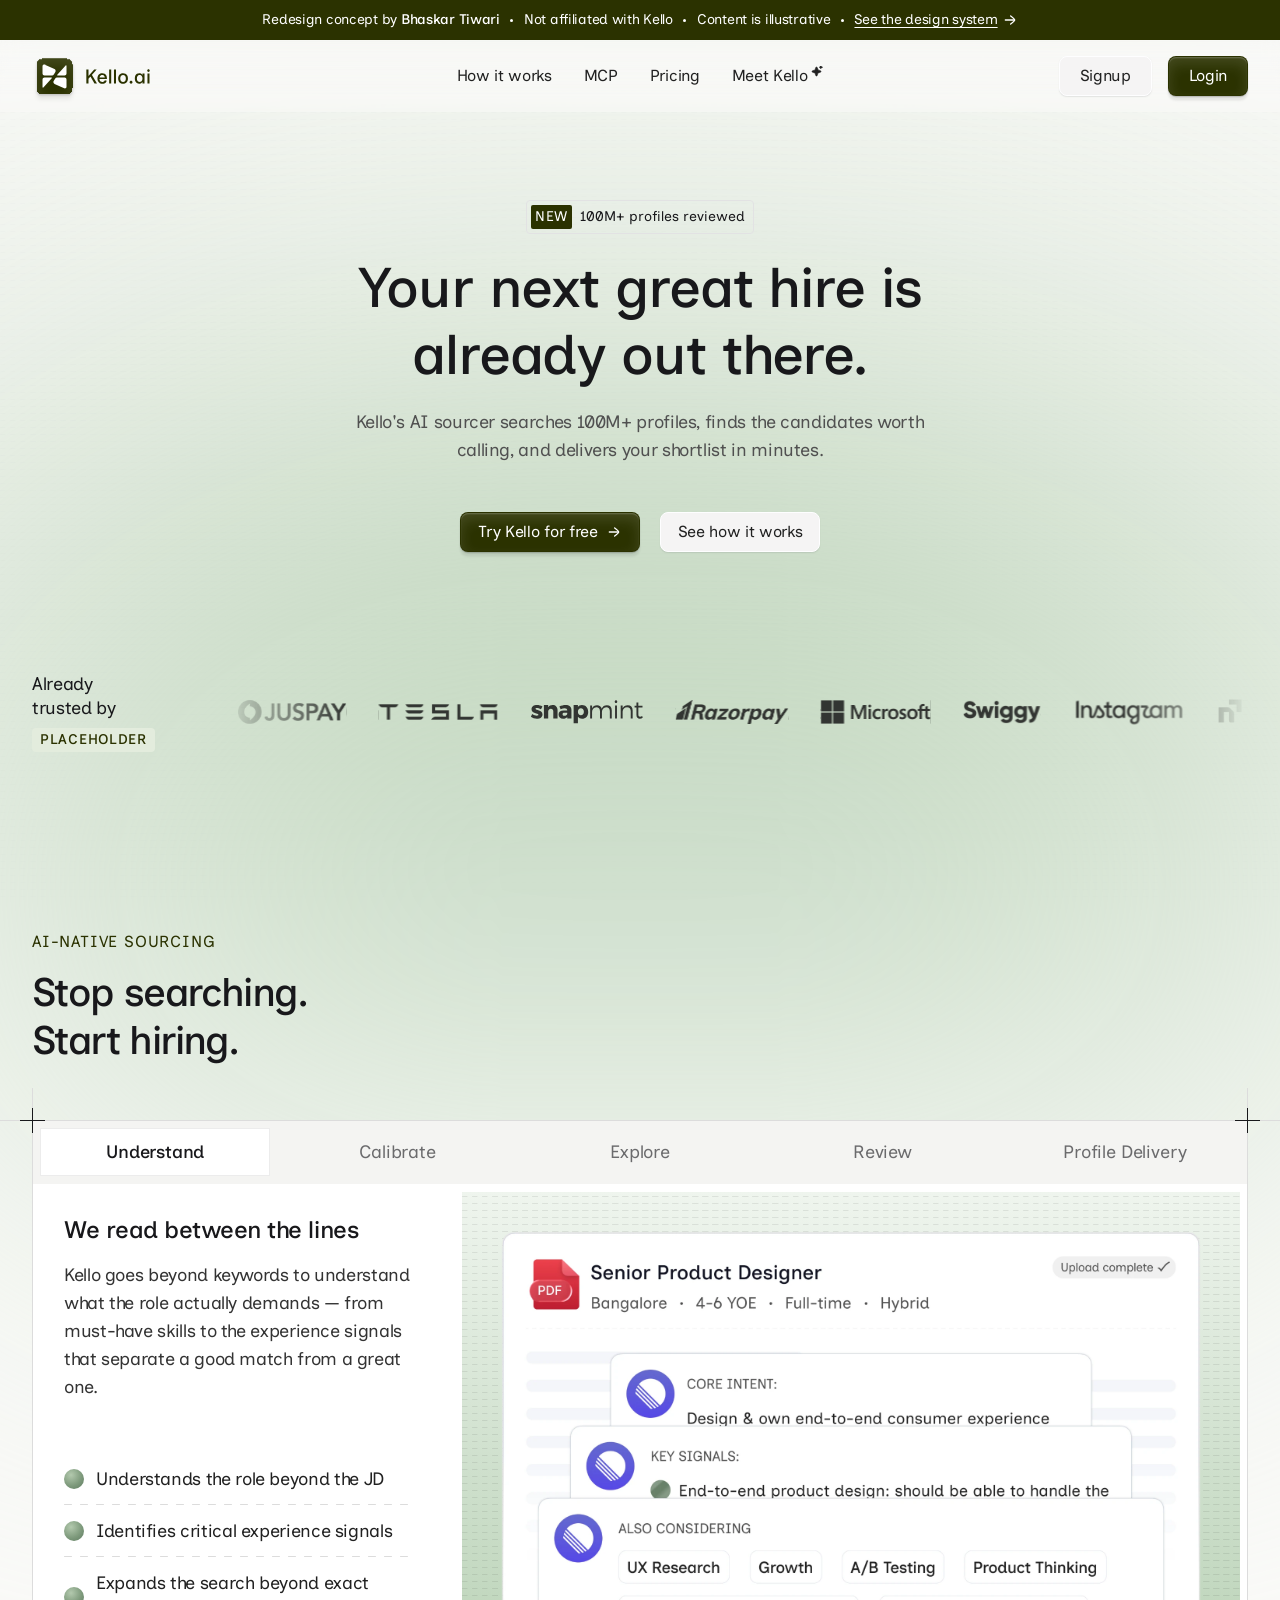
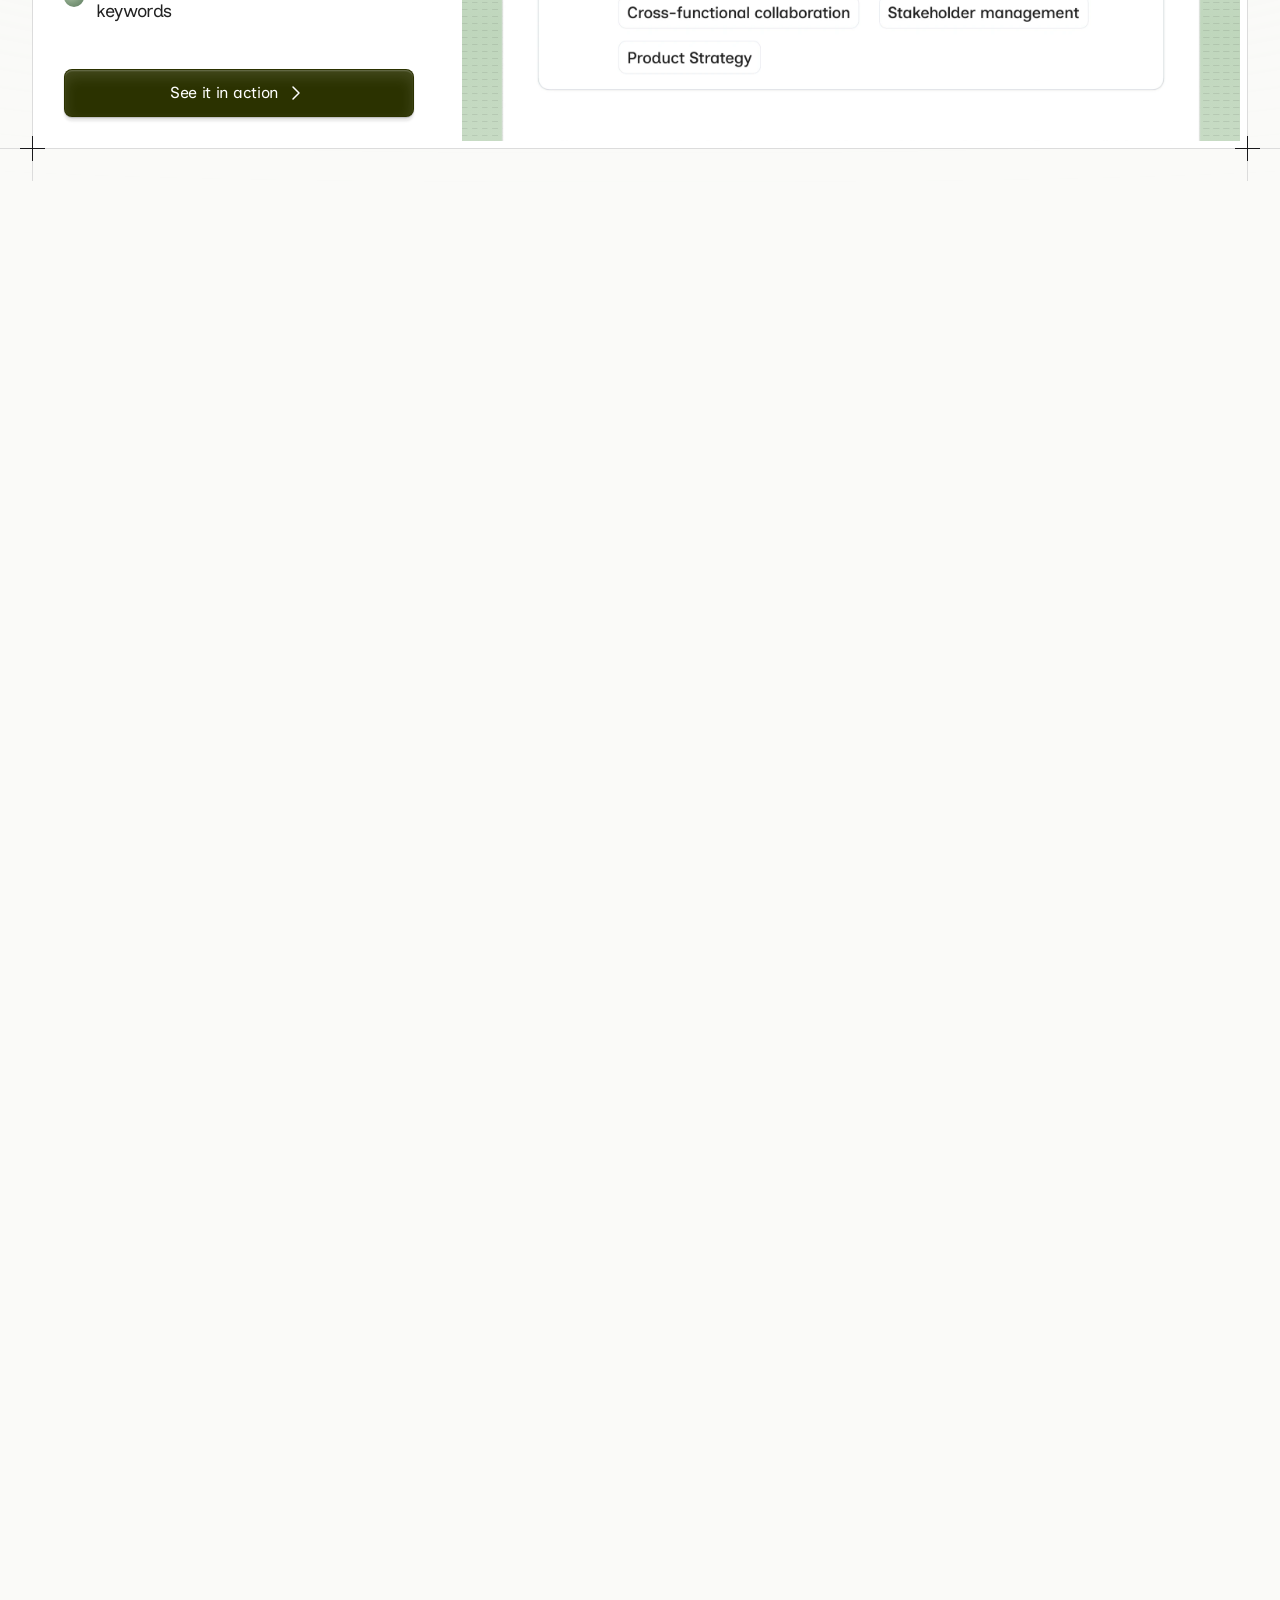
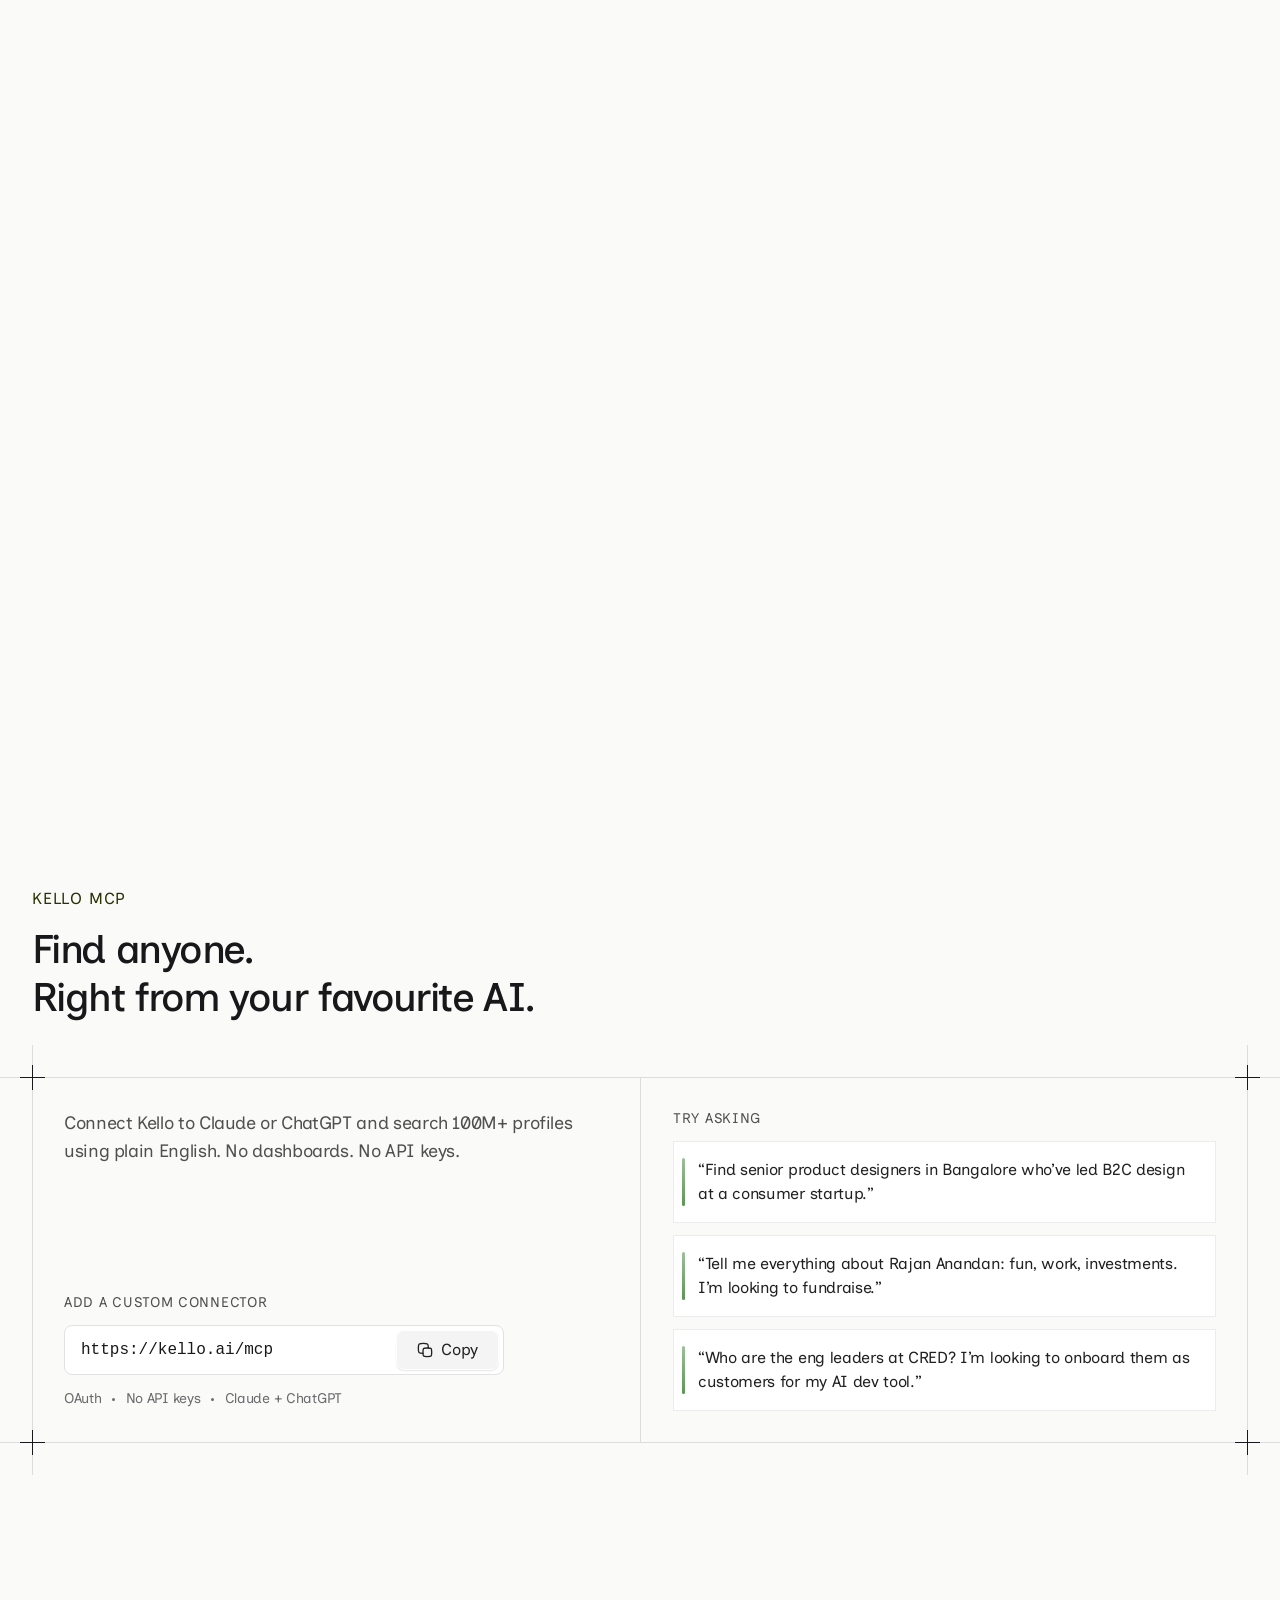
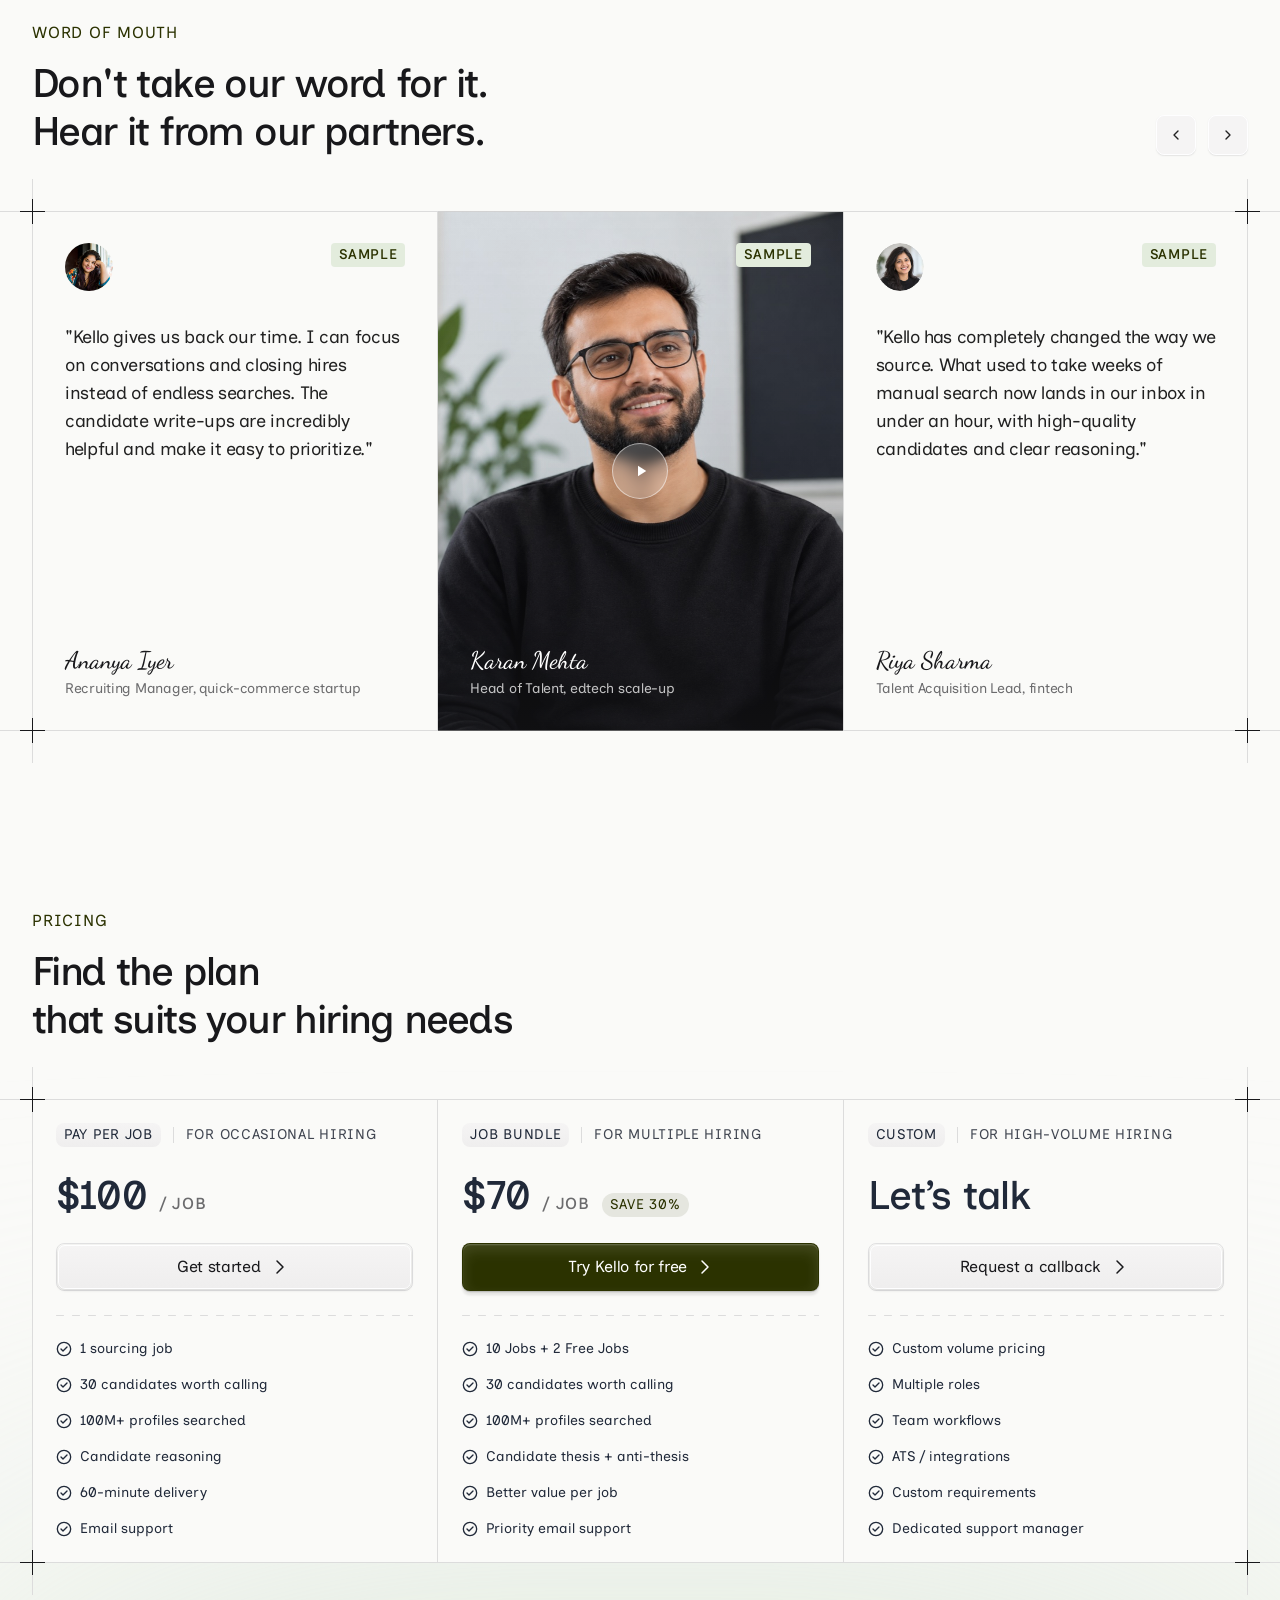
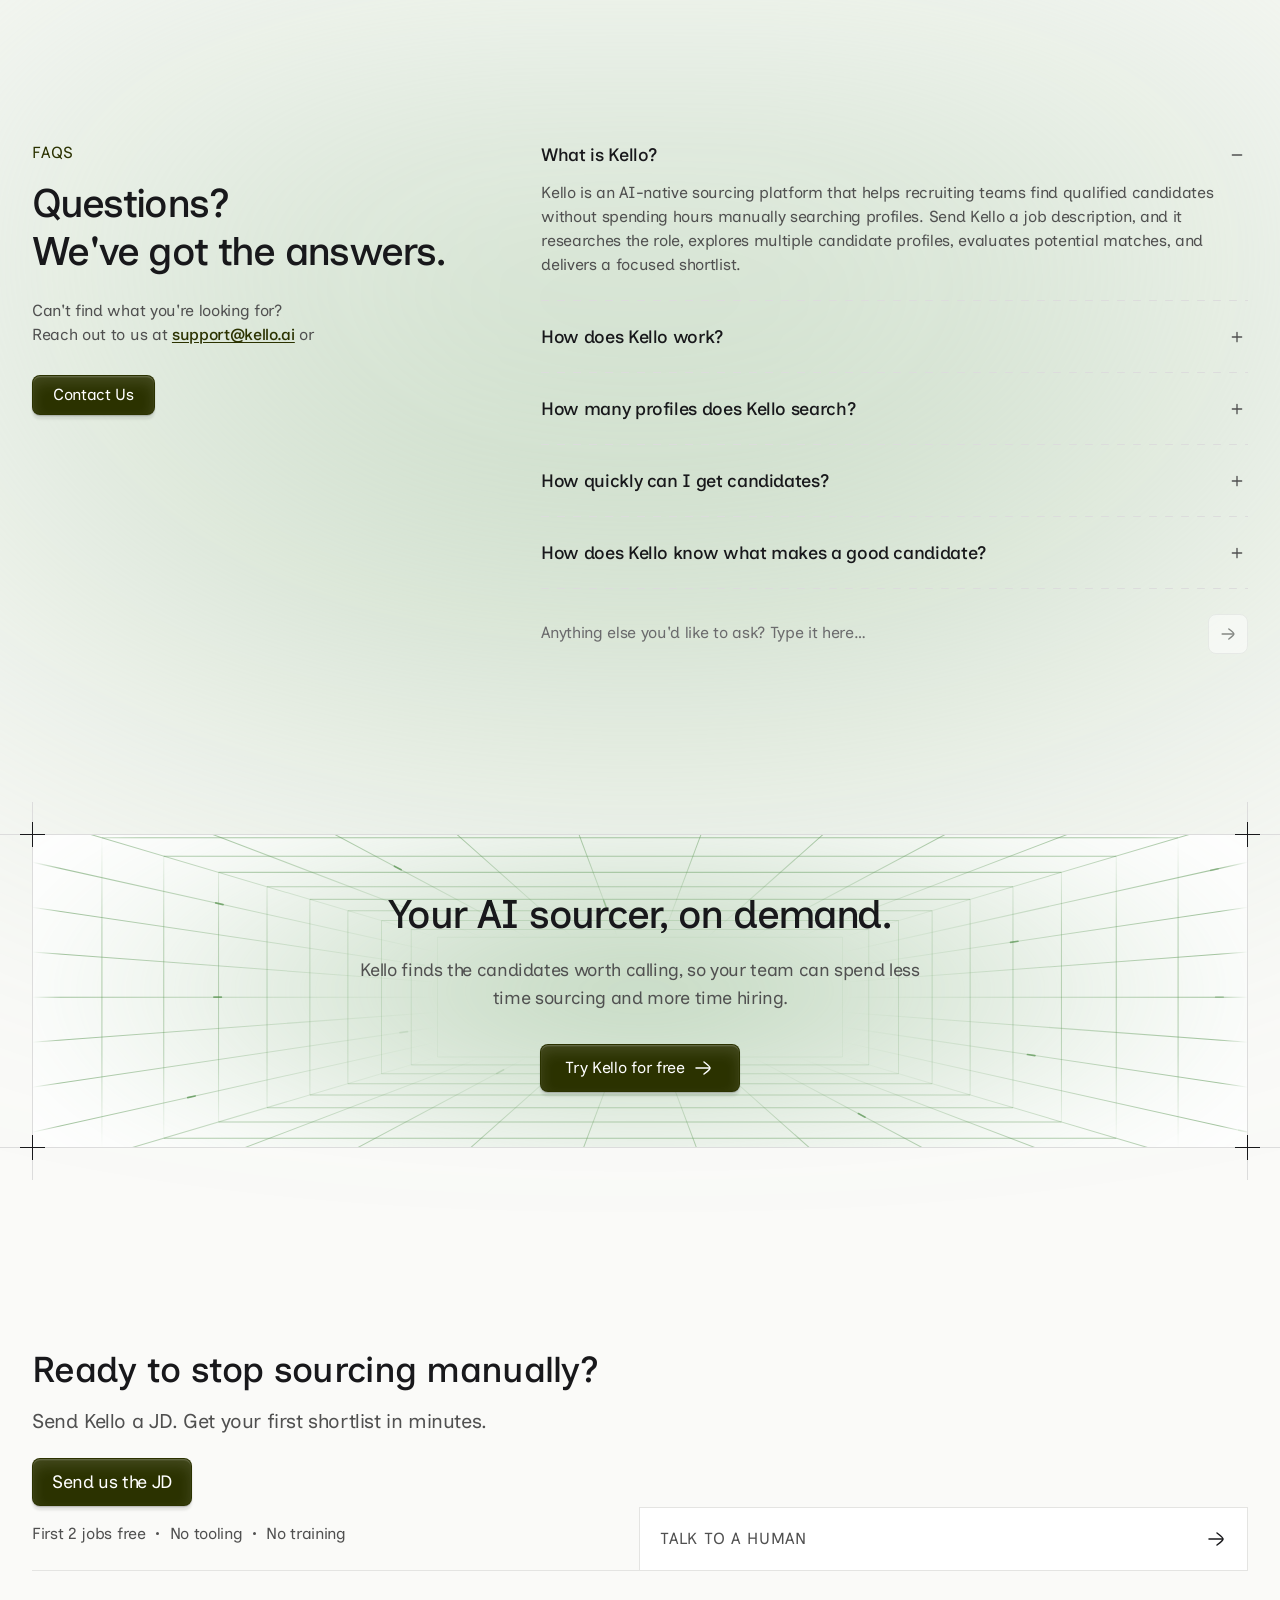
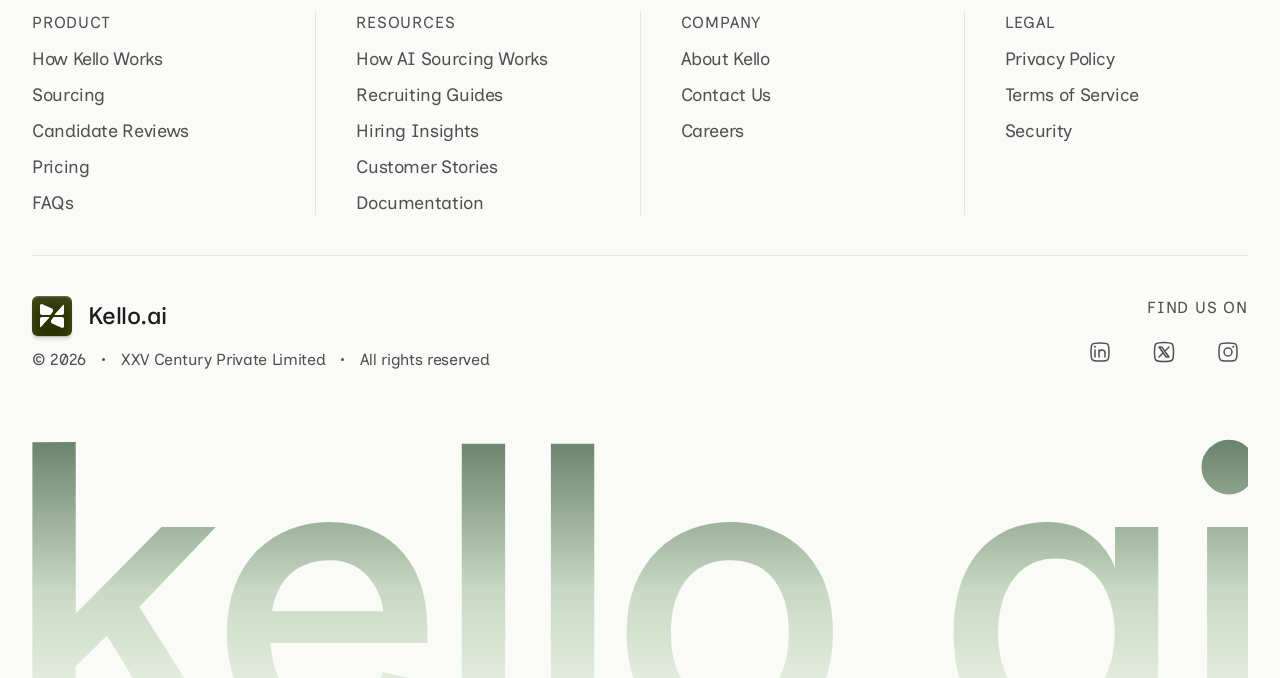
==== commit 86452de2: "Footer wordmark: "kello.ai" Refit to the new word (ink 2.883em wide) so it still spans the content c" ====
--- a/index.html
+++ b/index.html
@@ -590,7 +590,7 @@
     </div>
 
     <!-- oversized wordmark, cropped by the page edge -->
-    <div class="footer-giant" aria-hidden="true"><div class="footer-giant-crop"><span>kello</span></div></div>
+    <div class="footer-giant" aria-hidden="true"><div class="footer-giant-crop"><span>kello.ai</span></div></div>
   </div>
 </footer>
 
--- a/styles/components.css
+++ b/styles/components.css
@@ -627,15 +627,15 @@
 }
 .social-icons a:hover{color:var(--color-text-brand);}
 
-/* oversized "kello" at the foot of the page: its ink spans the content
-   width exactly and the bottom 40% of the letters is cropped off.
-   Inclusive Sans 500 at -0.04em: ink is 1.901em wide starting 0.087em in;
+/* oversized "kello.ai" at the foot of the page: its ink spans the content
+   width exactly and the bottom 20% of the letters is cropped off.
+   Inclusive Sans 500 at -0.04em: "kello.ai" ink is 2.883em wide starting 0.087em in;
    with line-height 1 the letters run from 0.131em to 0.85em (0.719em tall),
-   so 60% of them is 0.431em. */
+   so 80% of them is 0.575em. */
 .footer-giant{container-type:inline-size;margin-top:var(--space-16);}
 .footer-giant-crop{
-  font-size:calc(100cqw / 1.901);
-  height:0.431em;
+  font-size:calc(100cqw / 2.883);
+  height:0.575em;
   overflow:hidden;
 }
 .footer-giant span{
@@ -646,7 +646,7 @@
   letter-spacing:var(--tracking-tighter);
   white-space:nowrap;
   /* sage, dark at the top of the letters to pale at the crop */
-  background:linear-gradient(180deg, var(--sage-500) 13%, var(--sage-200) 42%, var(--sage-100) 56%);
+  background:linear-gradient(180deg, var(--sage-500) 13%, var(--sage-200) 50%, var(--sage-100) 71%);
   -webkit-background-clip:text;background-clip:text;
   color:transparent;
   user-select:none;
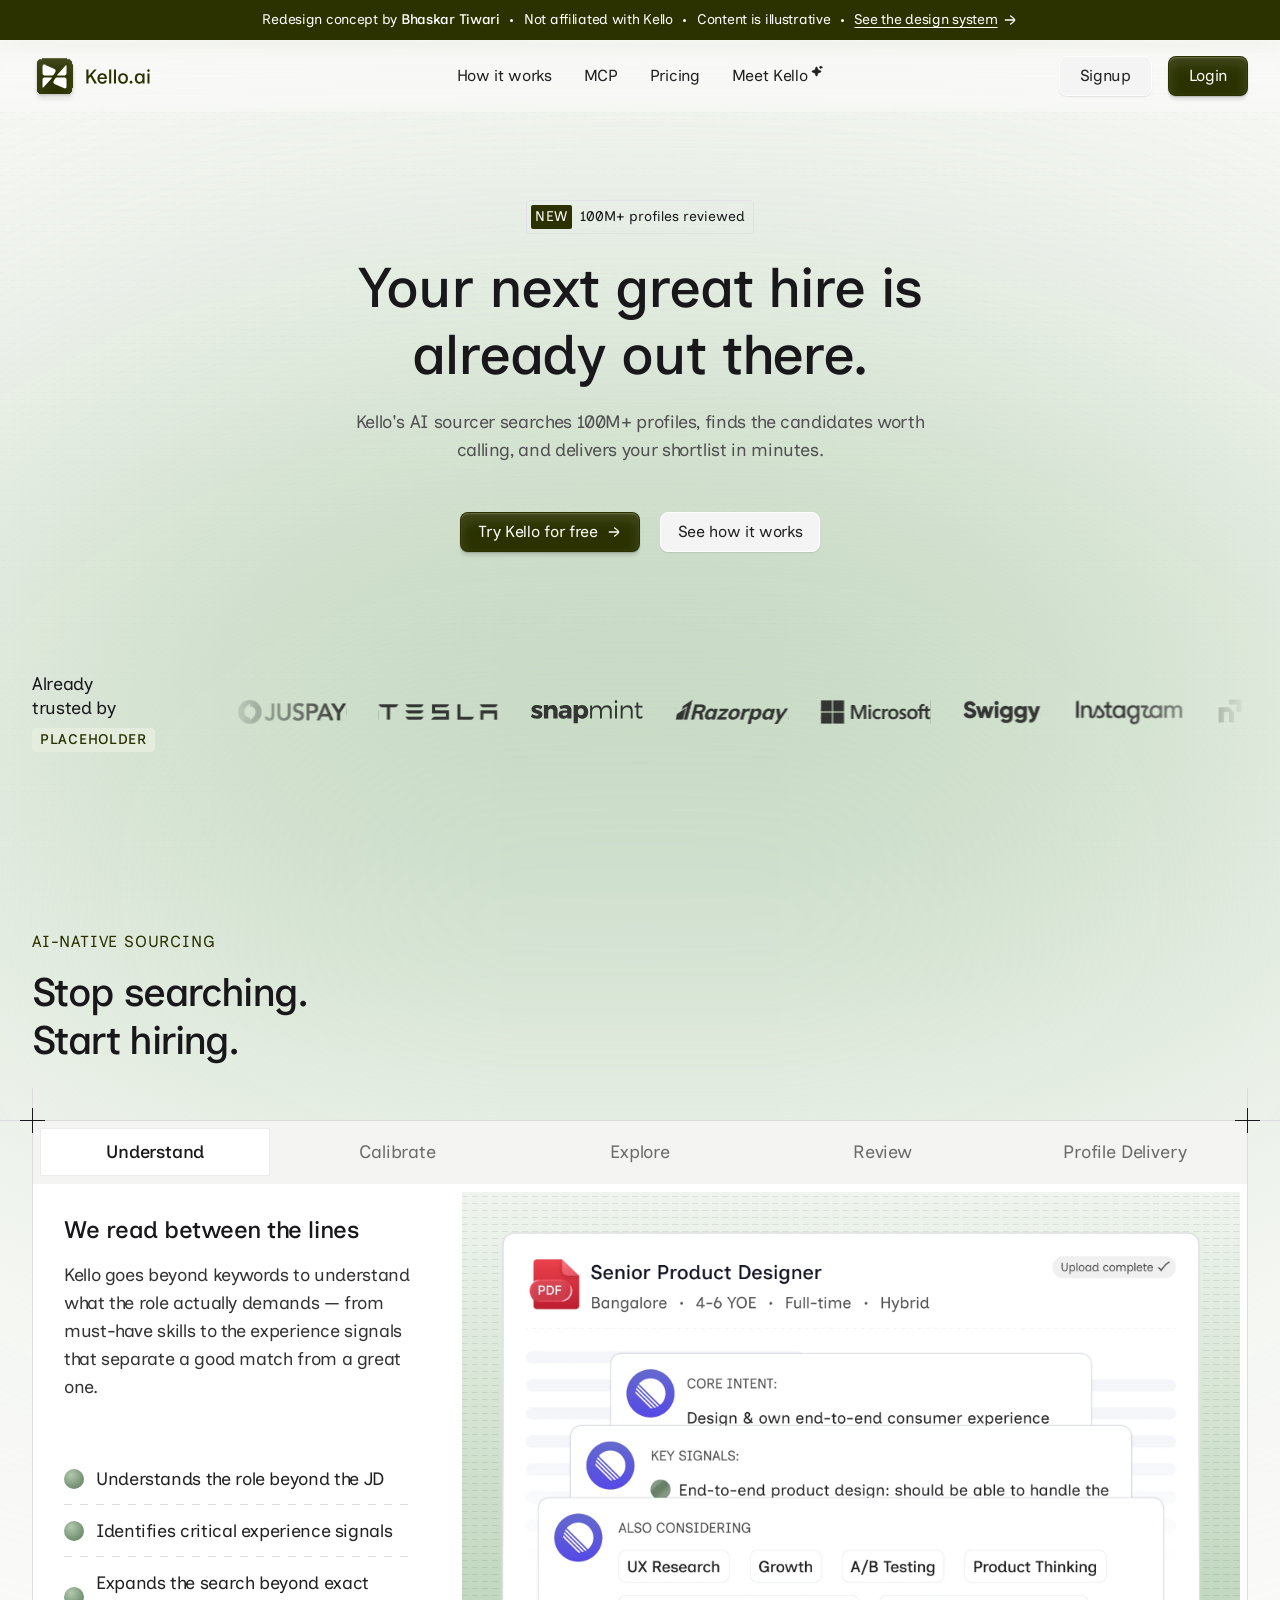
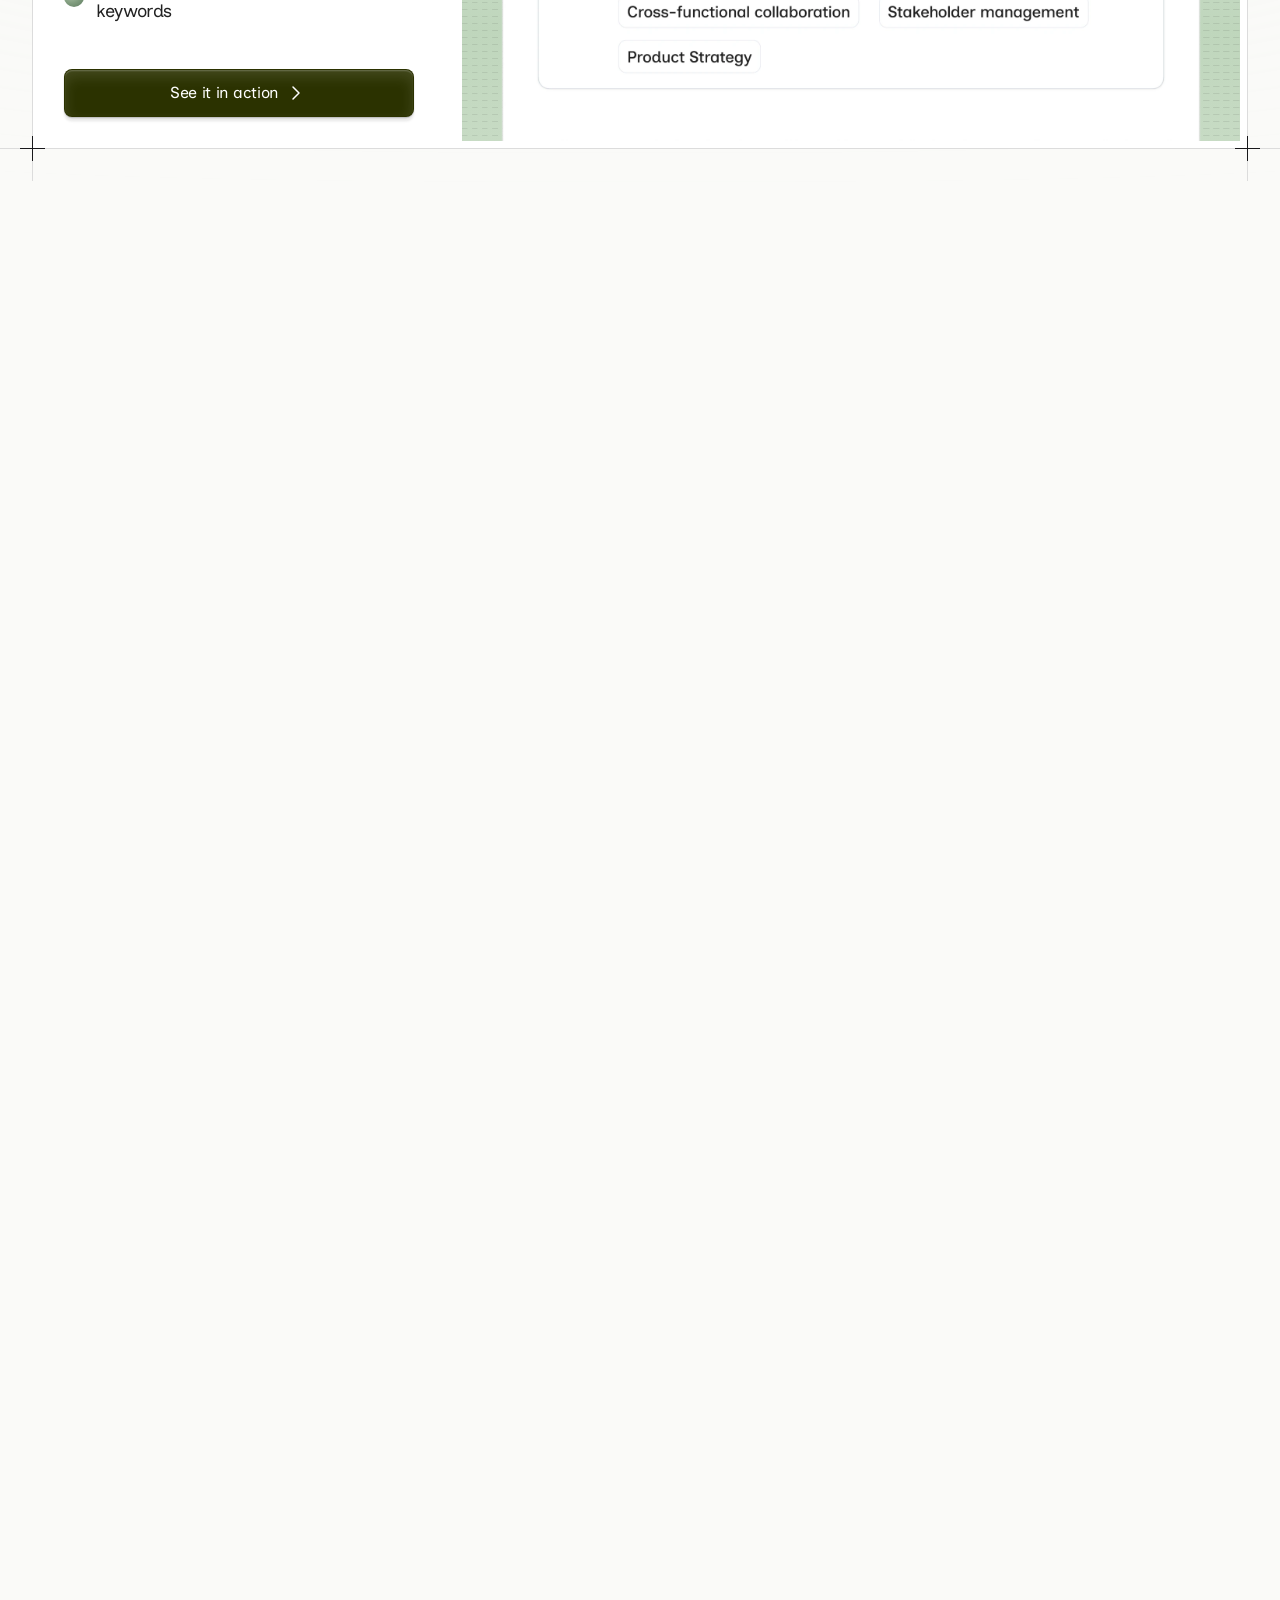
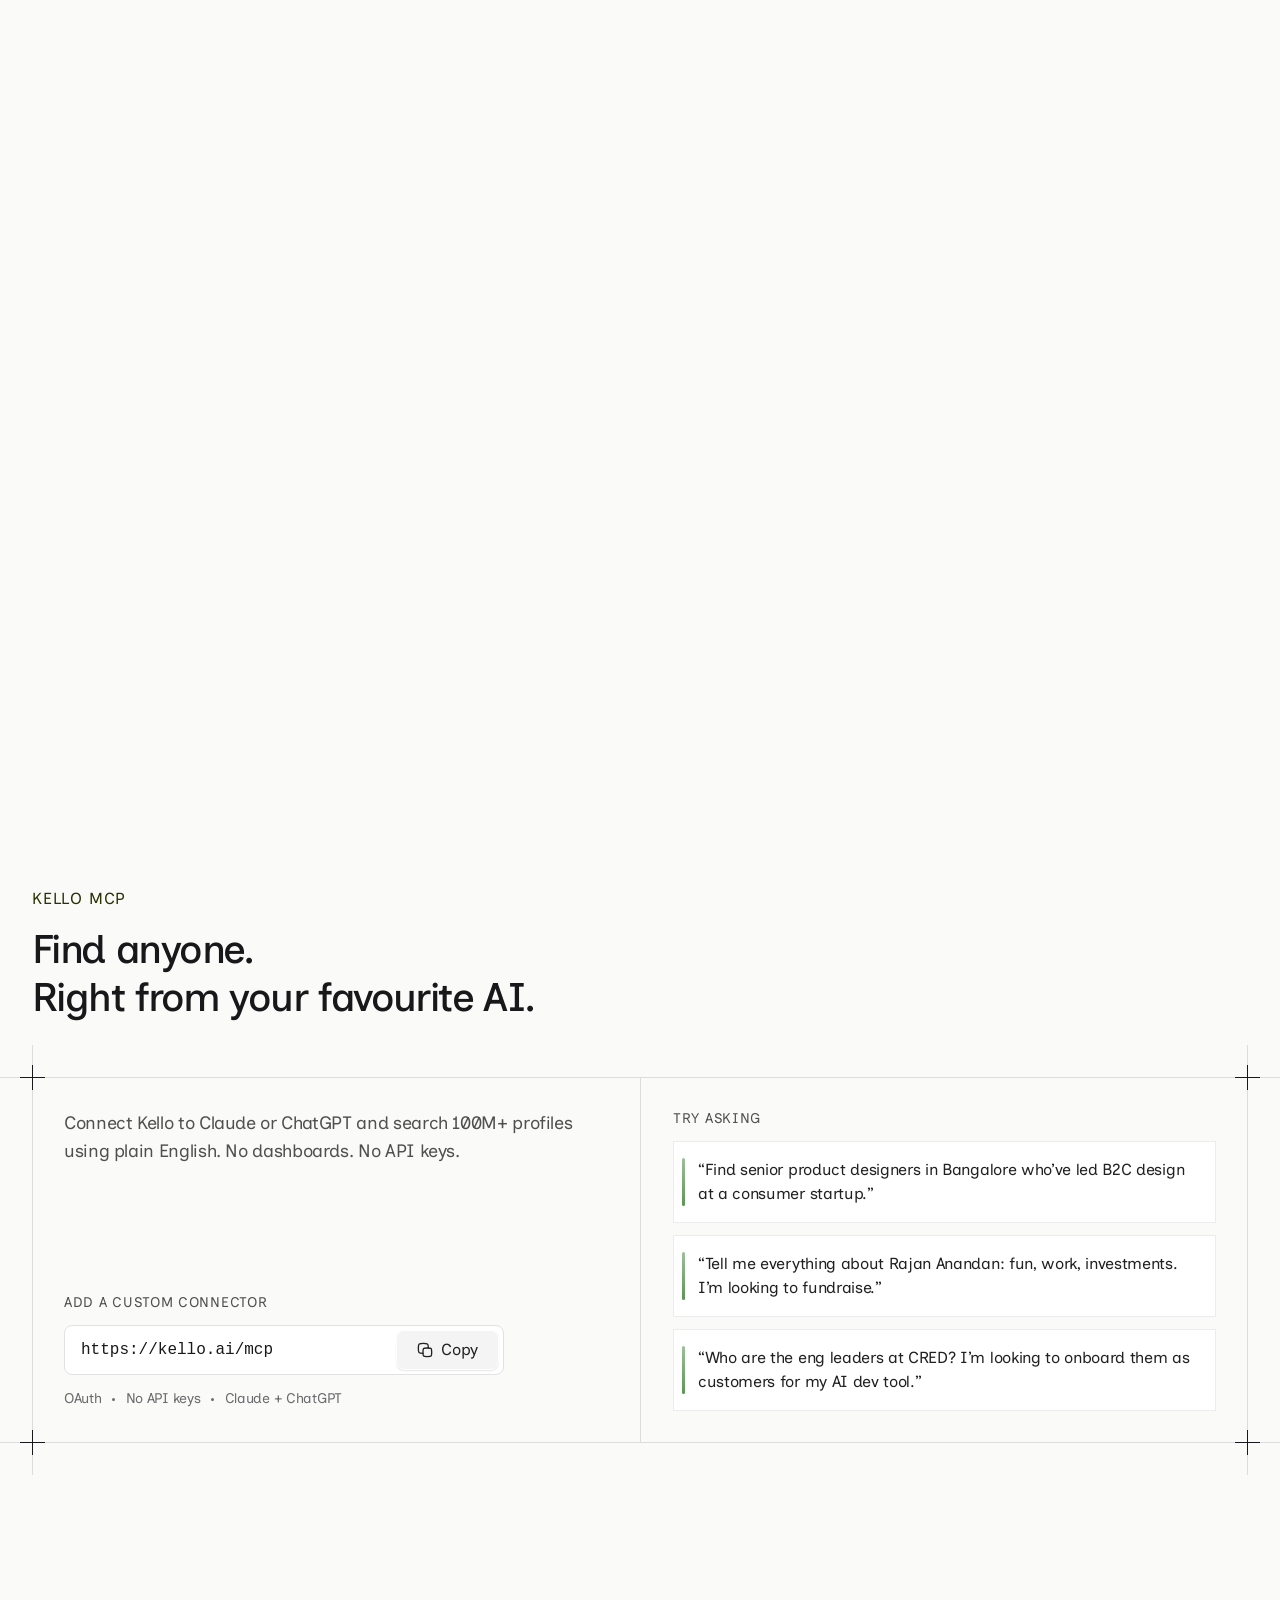
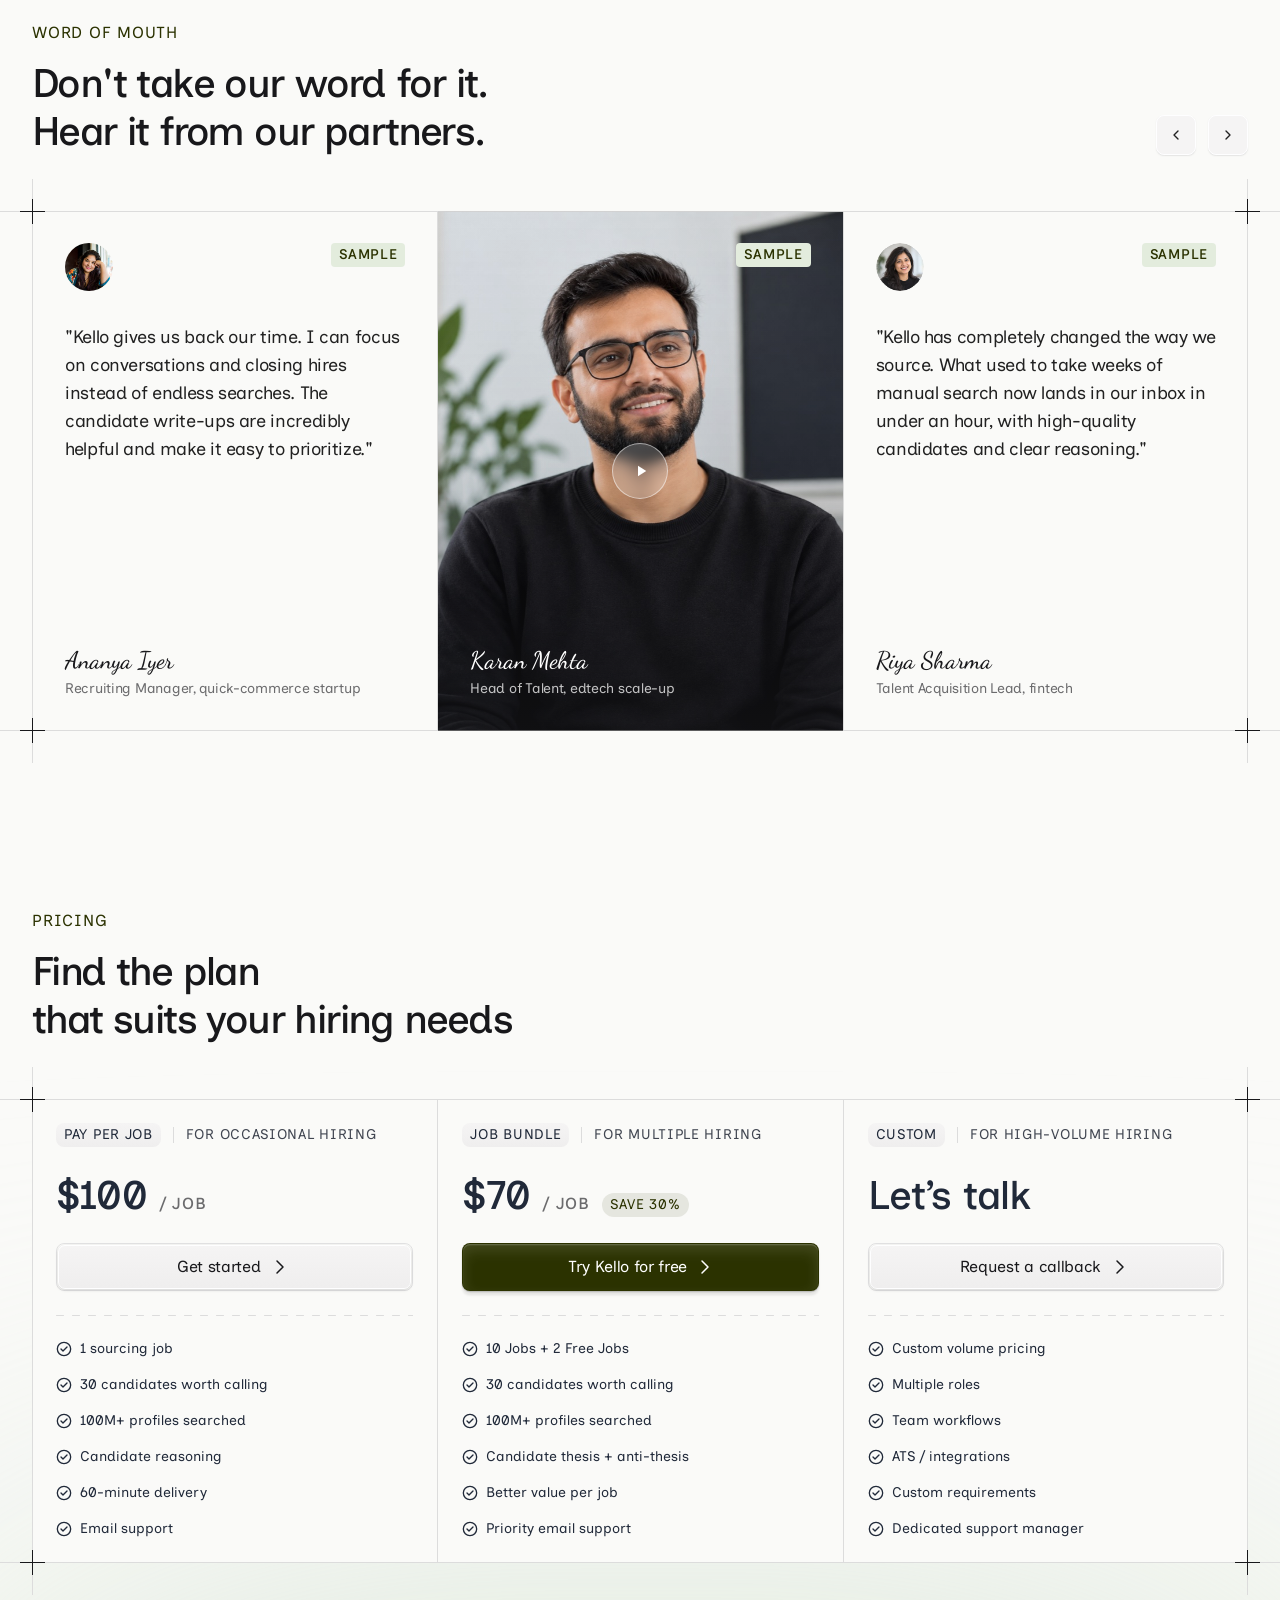
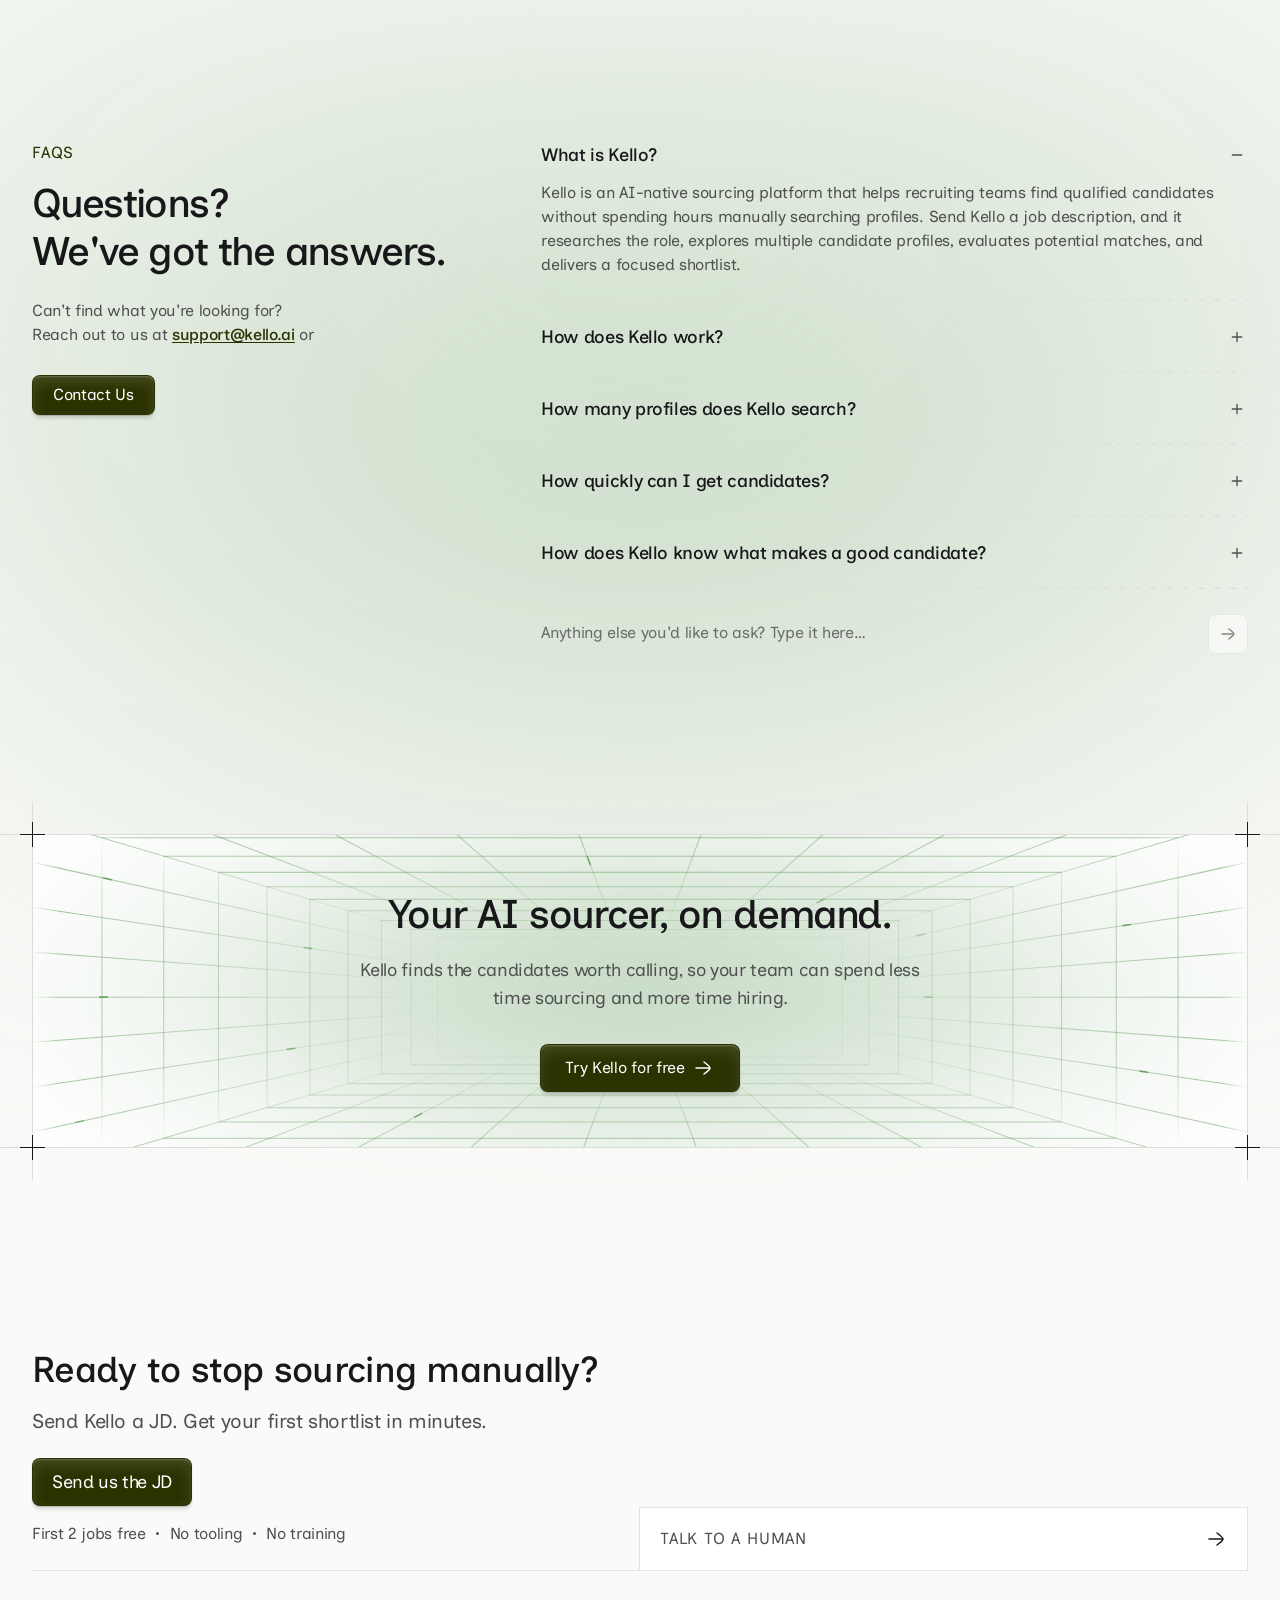
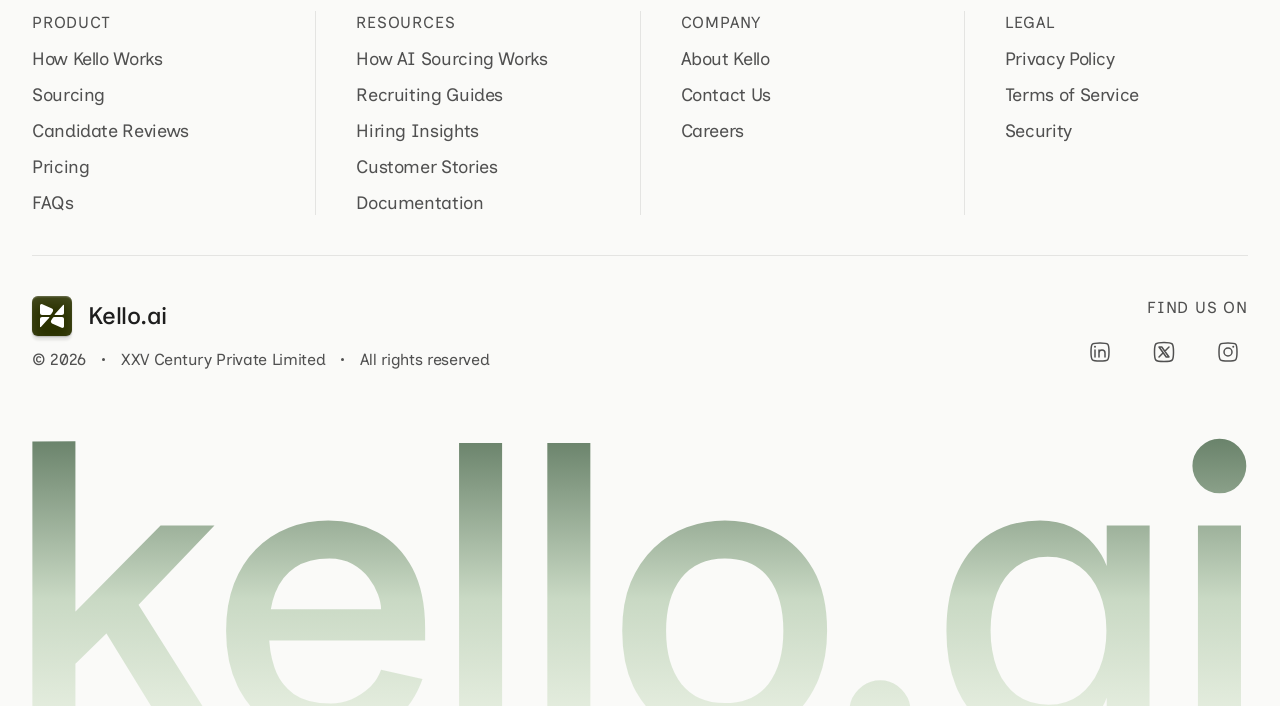
==== commit aa432e98: "Sourcing: morph between tab visuals instead of sliding The visuals now share one spot on the stage: " ====
--- a/index.html
+++ b/index.html
@@ -180,7 +180,7 @@
       <!-- one shared stage: the green background stays put while the
            visuals slide through it as a vertical reel -->
       <div class="tab-stage">
-        <div class="stage-slide" data-slide="understand">
+        <div class="stage-slide is-active" data-slide="understand">
           <img class="visual-shot" src="assets/sourcing-understand.webp" width="2000" height="1412" alt="Kello's read of a Senior Product Designer JD: core intent 'Design and own end-to-end consumer experience', key signal 'end-to-end product design', and adjacent skills such as UX research, growth, A/B testing, product thinking and product strategy.">
         </div>
         <div class="stage-slide" data-slide="calibrate" aria-hidden="true"><img class="visual-shot" src="assets/sourcing-calibrate.webp" width="2000" height="1412" alt="Kello studying past hires: a grid of profile cards (Product Designer, 5.2 years of experience, worked at Razorpay or Swiggy) linked through an ideal-candidate avatar to the Kello mark."></div>
--- a/styles/tokens.css
+++ b/styles/tokens.css
@@ -154,13 +154,13 @@
 
   /* ---- Motion ------------------------------------------------------------- */
   --ease-standard:ease;
-  --ease-out:cubic-bezier(.25, .46, .45, .94);         /* reel, glider (power2.out) */
-  --ease-in-out:cubic-bezier(.65, 0, .35, 1);          /* batch slides */
+  --ease-out:cubic-bezier(.25, .46, .45, .94);         /* glider (power2.out) */
+  --ease-in-out:cubic-bezier(.65, 0, .35, 1);          /* batch slides, visual morph */
   --ease-reveal:cubic-bezier(.2, .7, .2, 1);           /* text reveals */
   --duration-fast:.15s;          /* colour / border hovers */
   --duration-press:.16s;         /* button lift */
-  --duration-move:.4s;           /* highlights, reels */
-  --duration-slide:.6s;          /* whole-batch slides */
+  --duration-move:.4s;           /* highlights, the tab glider */
+  --duration-slide:.6s;          /* whole-batch slides, the visual morph */
   --stagger-line:.08s;           /* line-by-line reveal step */
 
   /* ---- Layering ----------------------------------------------------------- */
--- a/styles/components.css
+++ b/styles/components.css
@@ -628,25 +628,28 @@
 .social-icons a:hover{color:var(--color-text-brand);}
 
 /* oversized "kello.ai" at the foot of the page: its ink spans the content
-   width exactly and the bottom 20% of the letters is cropped off.
-   Inclusive Sans 500 at -0.04em: "kello.ai" ink is 2.883em wide starting 0.087em in;
+   width exactly and the bottom 10% of the letters is cropped off (the
+   full stop is 20% of the letter height, so its top half still shows).
+   Inclusive Sans 500 at -0.04em: "kello.ai" ink (to the i's dot) is 2.904em wide starting 0.087em in;
    with line-height 1 the letters run from 0.131em to 0.85em (0.719em tall),
-   so 80% of them is 0.575em. */
+   so 90% of them is 0.647em. */
 .footer-giant{container-type:inline-size;margin-top:var(--space-16);}
 .footer-giant-crop{
-  font-size:calc(100cqw / 2.883);
-  height:0.575em;
-  overflow:hidden;
+  font-size:calc(100cqw / 2.904);
+  height:0.647em;
+  display:flow-root;                  /* keeps the span's negative top margin inside */
+  overflow-x:visible;overflow-y:clip;  /* crop the bottom only, so the i's dot can overhang */
 }
 .footer-giant span{
   display:block;
   margin:-0.131em 0 0 -0.087em;
+  width:max-content;padding-right:0.1em;   /* the gradient paints only inside this box, so it must cover every glyph */
   font-weight:var(--weight-medium);
   line-height:1;
   letter-spacing:var(--tracking-tighter);
   white-space:nowrap;
   /* sage, dark at the top of the letters to pale at the crop */
-  background:linear-gradient(180deg, var(--sage-500) 13%, var(--sage-200) 50%, var(--sage-100) 71%);
+  background:linear-gradient(180deg, var(--sage-500) 13%, var(--sage-200) 52%, var(--sage-100) 78%);
   -webkit-background-clip:text;background-clip:text;
   color:transparent;
   user-select:none;
--- a/styles/home.css
+++ b/styles/home.css
@@ -137,7 +137,9 @@
 .tab-copy .btn{margin-top:var(--space-8);}
 
 /* one shared stage: the green visual background stays put while the tab
-   visuals slide through it as a vertical reel (0.4s, power2.out) */
+   visuals morph into each other on top of it. All slides sit in the same
+   place; the outgoing one blurs, swells and dissolves while the incoming
+   one sharpens into place, and for a moment the two overlap. */
 .tab-stage{
   position:absolute;
   top:var(--space-2);right:var(--space-2);
@@ -146,12 +148,19 @@
   background:var(--texture-dash-grid) 0 0 / 10.028px 7px repeat, var(--gradient-visual);
 }
 .stage-slide{
-  position:relative;
-  height:100%;
-  overflow:hidden;
-  transform:translateY(calc(var(--stage, 0) * -100%));
-  transition:transform var(--duration-move) var(--ease-out);
-}
+  position:absolute;
+  inset:0;
+  overflow:hidden;
+  opacity:0;
+  transform:scale(1.04);
+  filter:blur(14px);
+  transition:
+    opacity var(--duration-slide) var(--ease-in-out),
+    transform var(--duration-slide) var(--ease-in-out),
+    filter var(--duration-slide) var(--ease-in-out);
+  will-change:opacity, transform, filter;
+}
+.stage-slide.is-active{opacity:1;transform:none;filter:none;z-index:1;}
 /* an exported tab visual: the full panel at 2.57x with a transparent
    surround, laid over the green background edge to edge */
 .visual-shot{position:absolute;left:0;top:0;width:100%;height:auto;max-width:none;}
